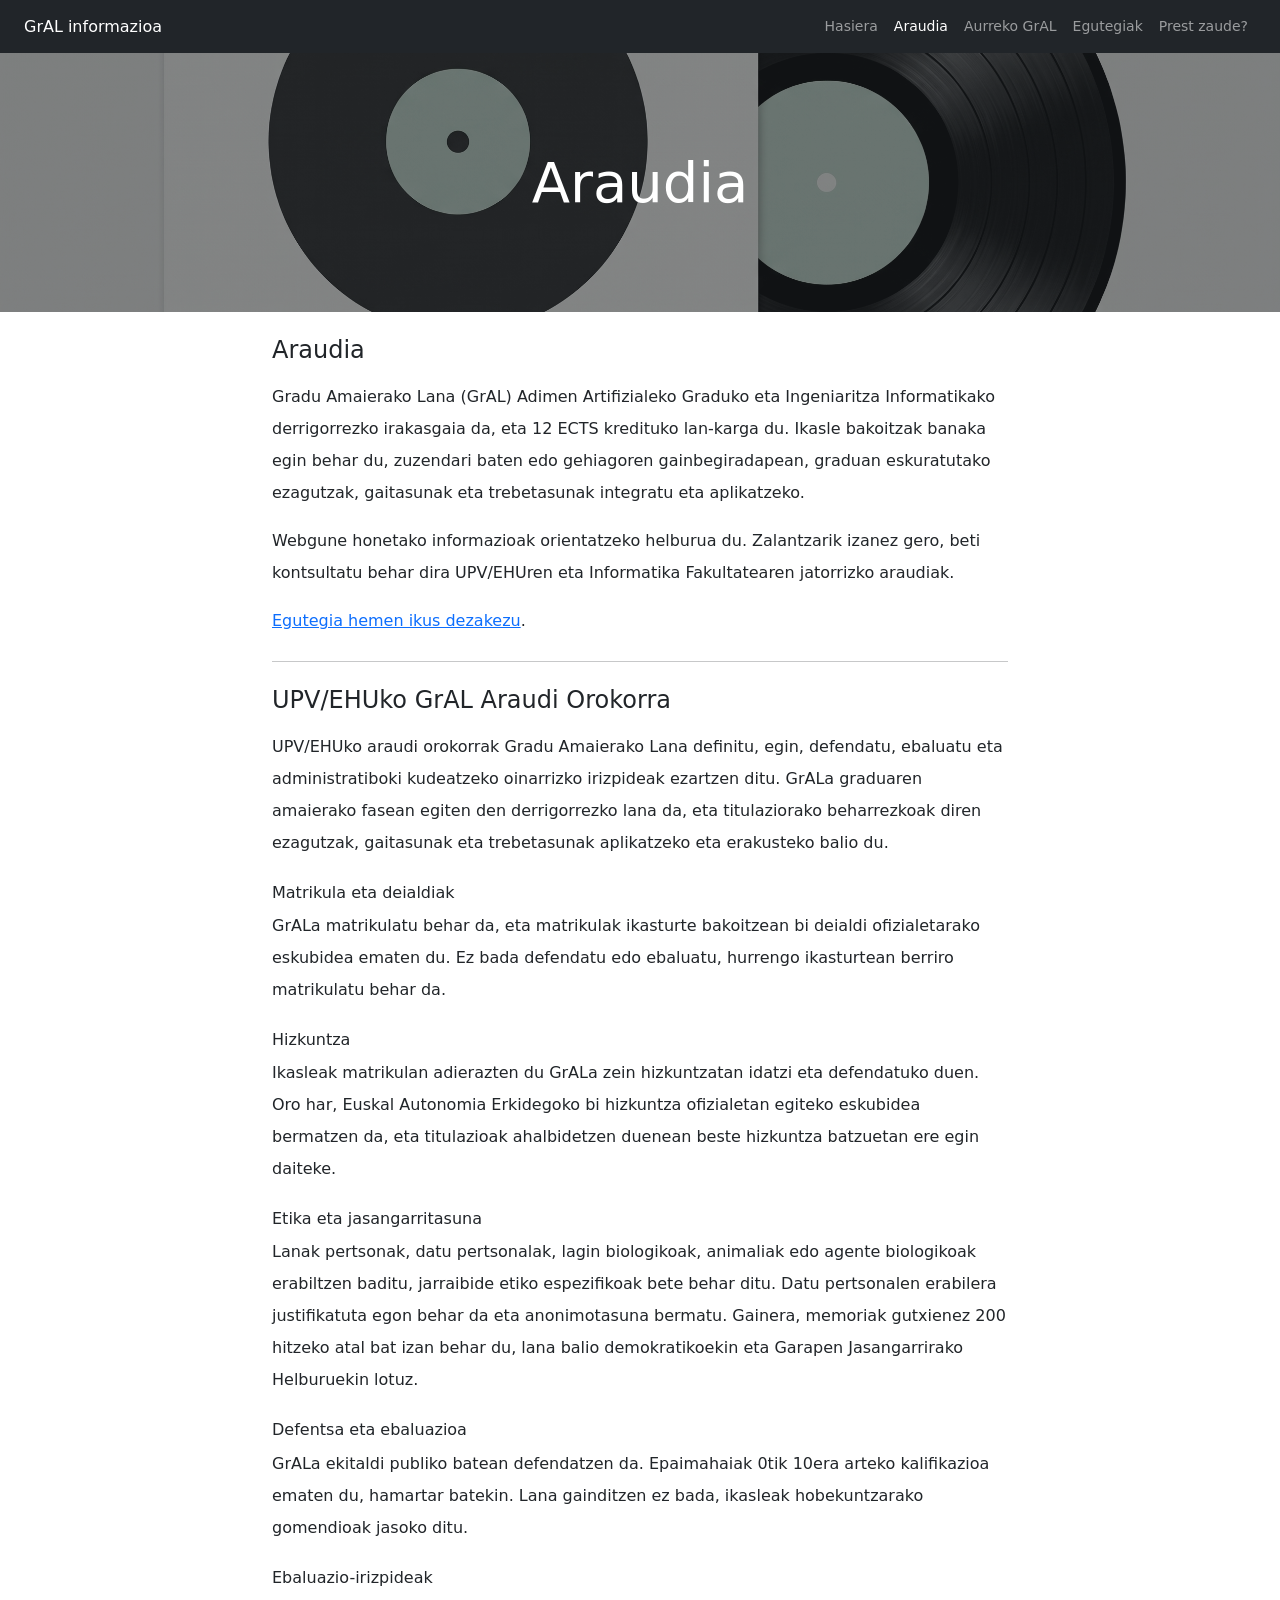
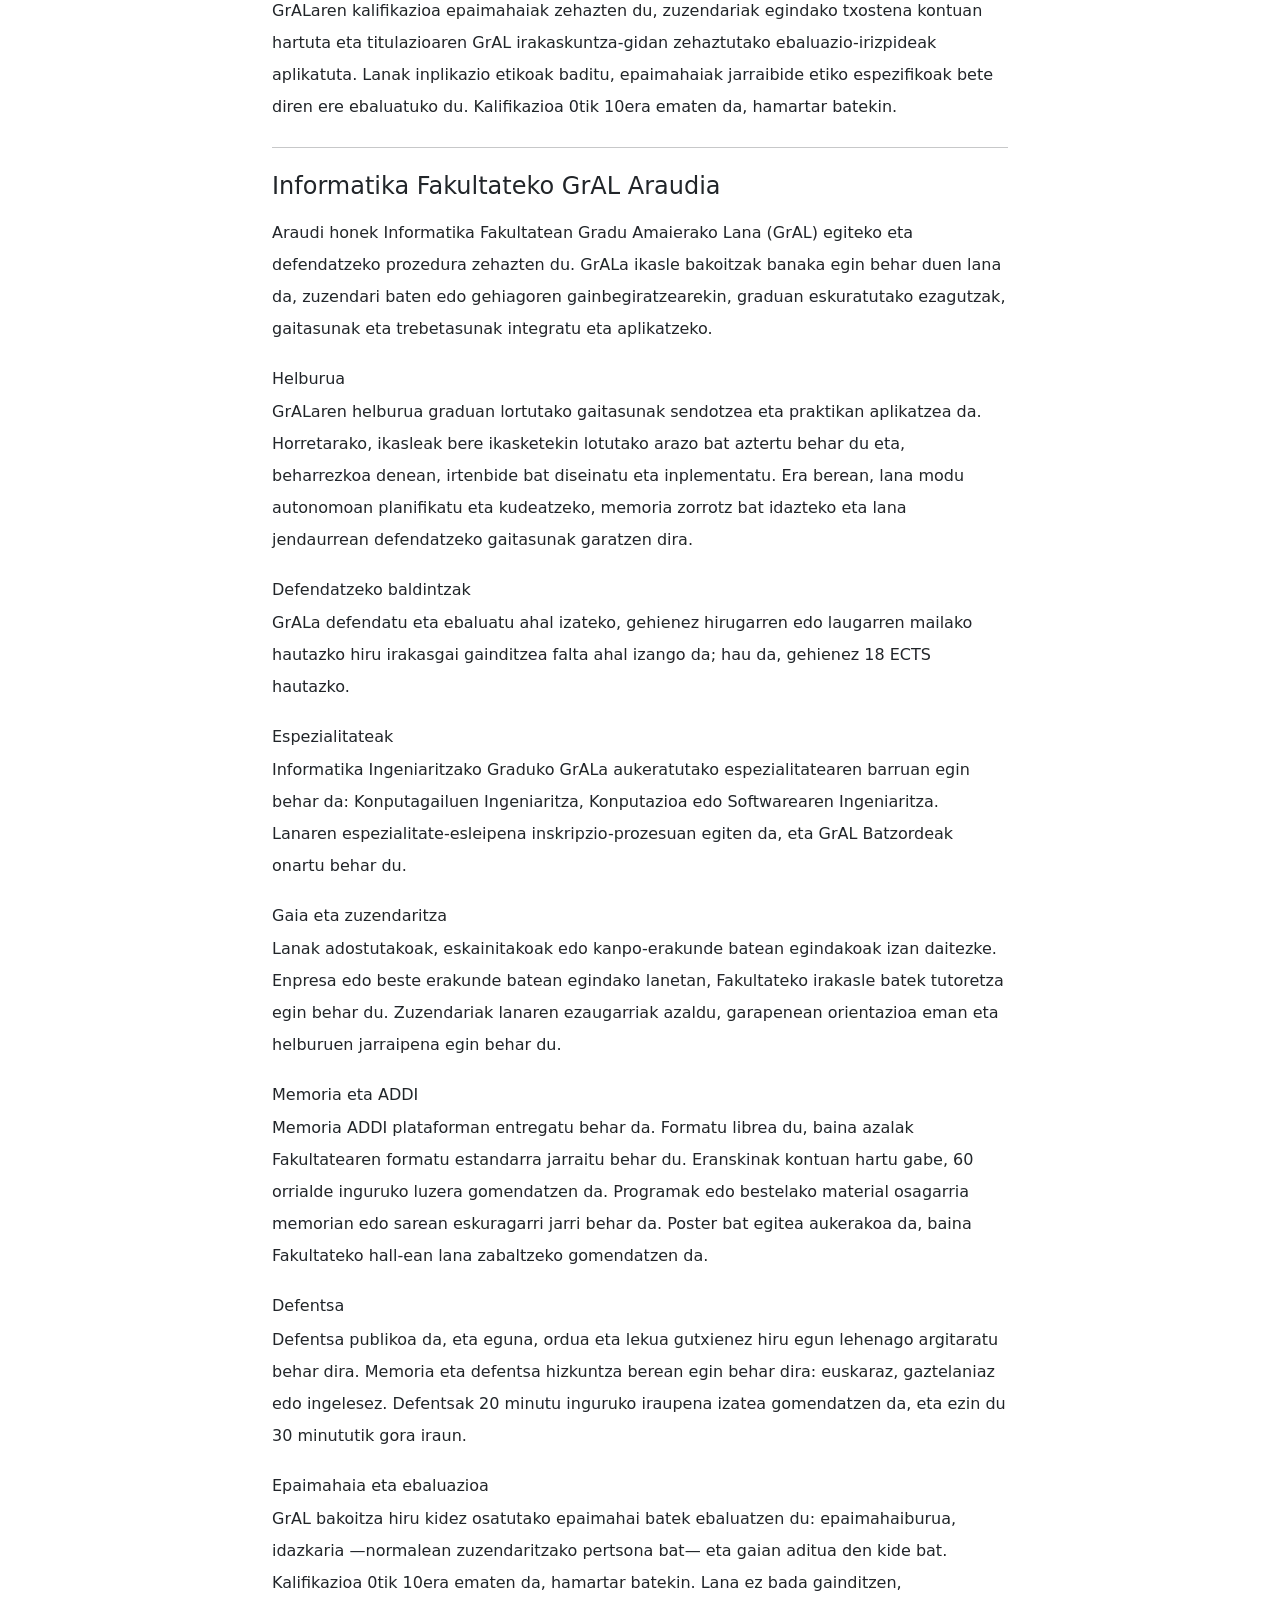
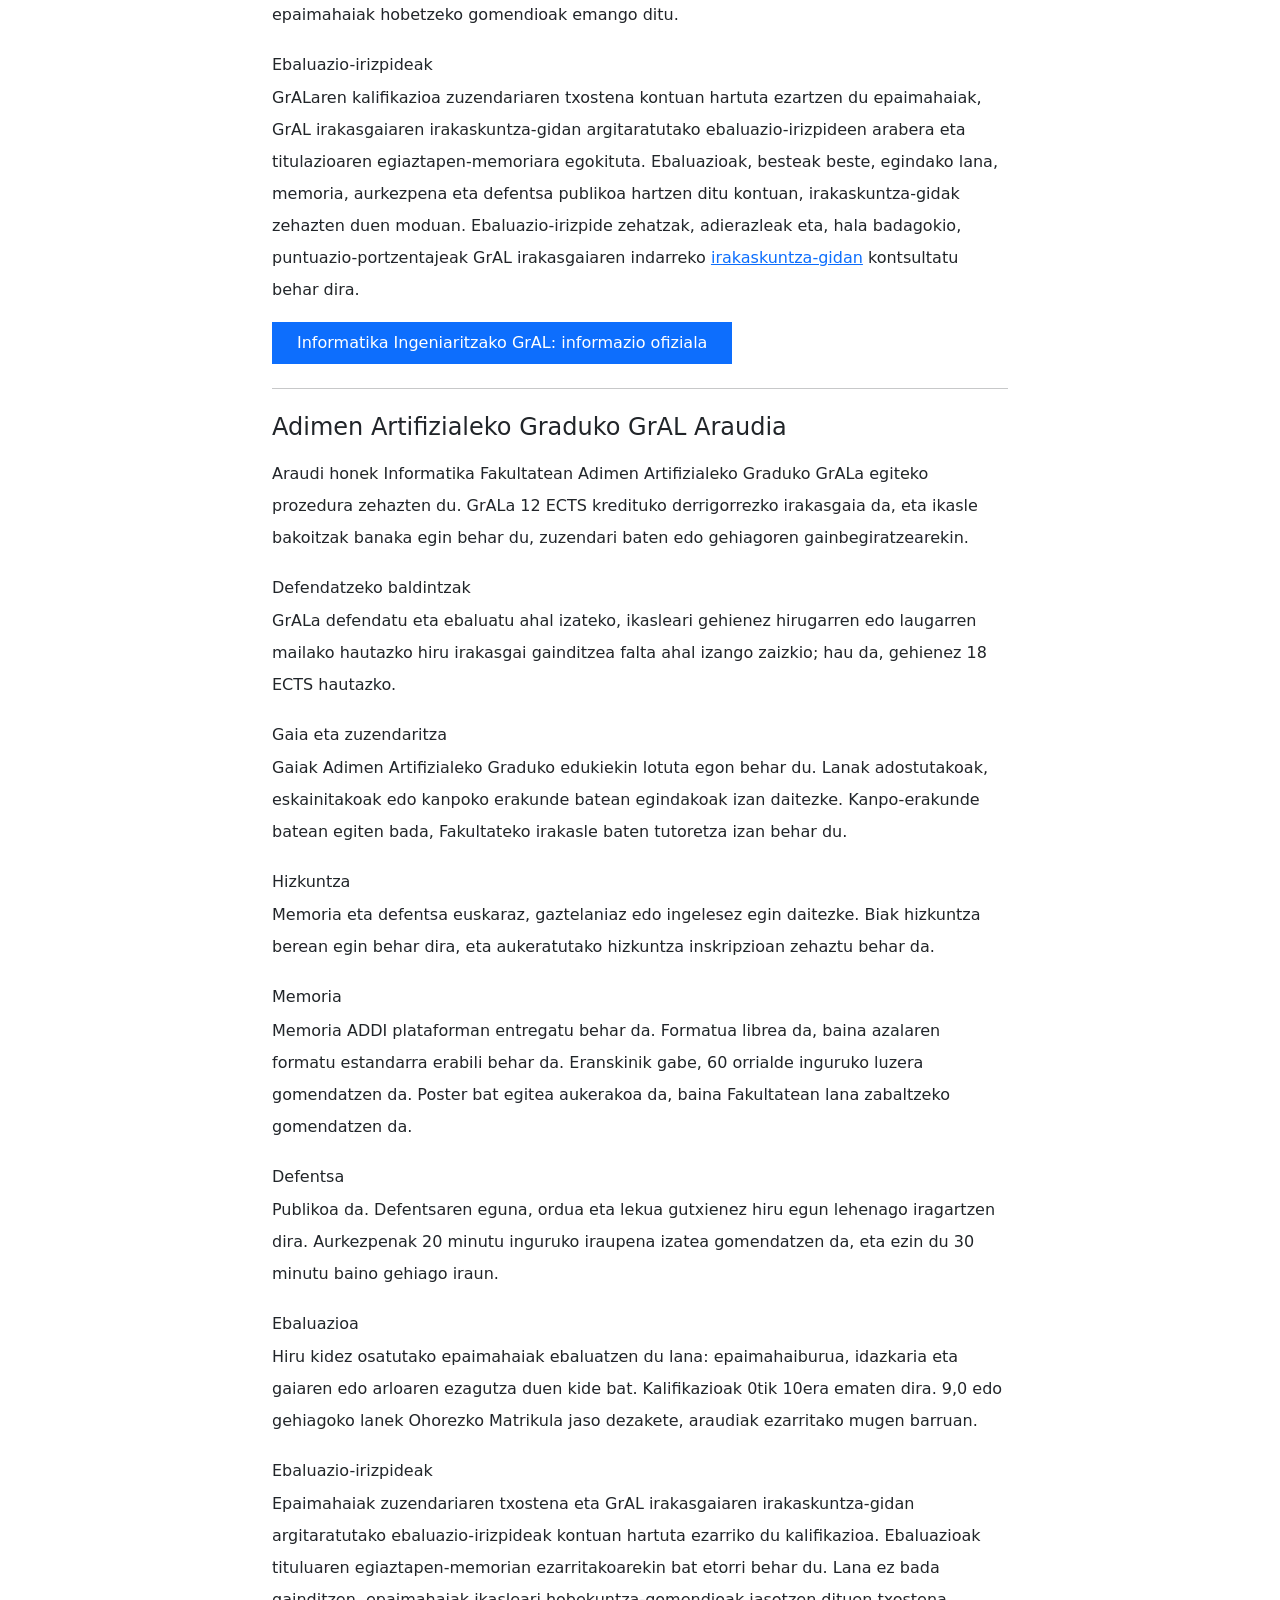
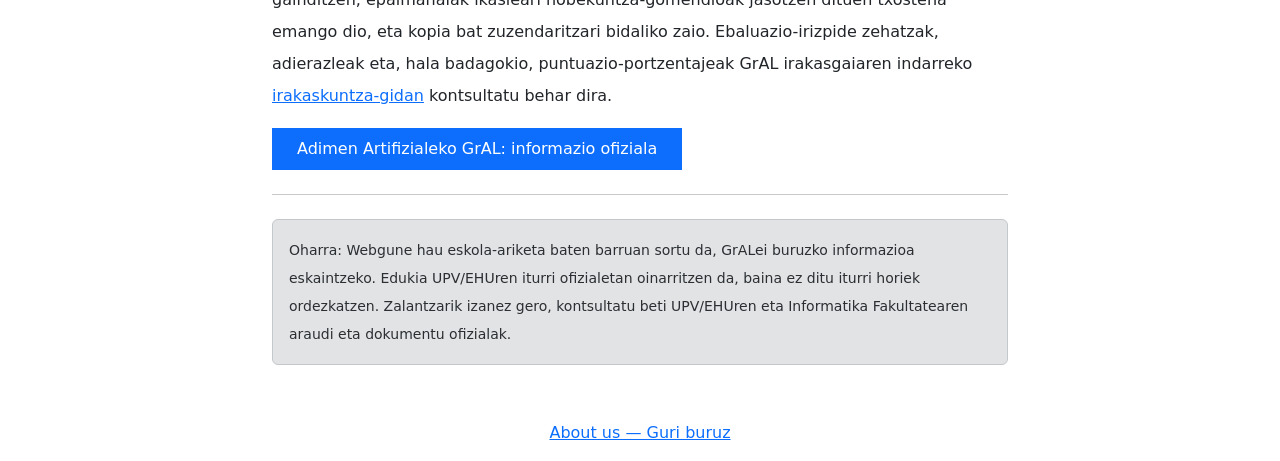
==== araudia.html @ adff2f9d "Usar exclusivamente Bootstrap en todas las paginas" ====
<!doctype html>
<html lang="eu"><head><meta charset="utf-8"><meta name="viewport" content="width=device-width, initial-scale=1"><title>Araudia · GrAL informazioa</title><link href="https://cdn.jsdelivr.net/npm/bootstrap@5.3.8/dist/css/bootstrap.min.css" rel="stylesheet"></head><body class="bg-white text-body">
<header><nav class="navbar navbar-expand-md bg-dark" data-bs-theme="dark" aria-label="Nabigazio nagusia"><div class="container-fluid px-3 px-lg-4"><a class="navbar-brand fs-6" href="index.html">GrAL informazioa</a><button class="navbar-toggler" type="button" data-bs-toggle="collapse" data-bs-target="#menuNagusia" aria-controls="menuNagusia" aria-expanded="false" aria-label="Menua ireki edo itxi"><span class="navbar-toggler-icon"></span></button><div class="collapse navbar-collapse" id="menuNagusia"><ul class="navbar-nav ms-auto small"><li class="nav-item"><a class="nav-link" href="index.html">Hasiera</a></li><li class="nav-item"><a class="nav-link active" aria-current="page" href="araudia.html">Araudia</a></li><li class="nav-item"><a class="nav-link" href="memoriak.html">Aurreko GrAL</a></li><li class="nav-item"><a class="nav-link" href="egutegia.html">Egutegiak</a></li><li class="nav-item"><a class="nav-link" href="galdetegia.html">Prest zaude?</a></li></ul></div></div></nav>
<div class="position-relative overflow-hidden bg-dark text-white"><img src="argazki.jpeg" alt="" class="position-absolute top-0 start-0 w-100 h-100 object-fit-cover opacity-50"><div class="container position-relative text-center py-5"><h1 class="display-4 fw-light py-4 my-4">Araudia</h1></div></div></header>
<main class="container py-4 lh-lg"><div class="row justify-content-center"><div class="col-12 col-lg-10 col-xl-8">
<section aria-labelledby="sarrera"><h2 class="h4 mb-3" id="sarrera">Araudia</h2>
<p>Gradu Amaierako Lana (GrAL) Adimen Artifizialeko Graduko eta Ingeniaritza Informatikako derrigorrezko irakasgaia da, eta 12 ECTS kredituko lan-karga du. Ikasle bakoitzak banaka egin behar du, zuzendari baten edo gehiagoren gainbegiradapean, graduan eskuratutako ezagutzak, gaitasunak eta trebetasunak integratu eta aplikatzeko.</p>
<p>Webgune honetako informazioak orientatzeko helburua du. Zalantzarik izanez gero, beti kontsultatu behar dira UPV/EHUren eta Informatika Fakultatearen jatorrizko araudiak.</p><p><a href="egutegia.html">Egutegia hemen ikus dezakezu</a>.</p></section><hr class="my-4">
<section aria-labelledby="orokorra"><h2 class="h4 mb-3" id="orokorra">UPV/EHUko GrAL Araudi Orokorra</h2>
<p>UPV/EHUko araudi orokorrak Gradu Amaierako Lana definitu, egin, defendatu, ebaluatu eta administratiboki kudeatzeko oinarrizko irizpideak ezartzen ditu. GrALa graduaren amaierako fasean egiten den derrigorrezko lana da, eta titulaziorako beharrezkoak diren ezagutzak, gaitasunak eta trebetasunak aplikatzeko eta erakusteko balio du.</p>
<h3 class="h6 mt-4">Matrikula eta deialdiak</h3><p>GrALa matrikulatu behar da, eta matrikulak ikasturte bakoitzean bi deialdi ofizialetarako eskubidea ematen du. Ez bada defendatu edo ebaluatu, hurrengo ikasturtean berriro matrikulatu behar da.</p>
<h3 class="h6 mt-4">Hizkuntza</h3><p>Ikasleak matrikulan adierazten du GrALa zein hizkuntzatan idatzi eta defendatuko duen. Oro har, Euskal Autonomia Erkidegoko bi hizkuntza ofizialetan egiteko eskubidea bermatzen da, eta titulazioak ahalbidetzen duenean beste hizkuntza batzuetan ere egin daiteke.</p>
<h3 class="h6 mt-4">Etika eta jasangarritasuna</h3><p>Lanak pertsonak, datu pertsonalak, lagin biologikoak, animaliak edo agente biologikoak erabiltzen baditu, jarraibide etiko espezifikoak bete behar ditu. Datu pertsonalen erabilera justifikatuta egon behar da eta anonimotasuna bermatu. Gainera, memoriak gutxienez 200 hitzeko atal bat izan behar du, lana balio demokratikoekin eta Garapen Jasangarrirako Helburuekin lotuz.</p>
<h3 class="h6 mt-4">Defentsa eta ebaluazioa</h3><p>GrALa ekitaldi publiko batean defendatzen da. Epaimahaiak 0tik 10era arteko kalifikazioa ematen du, hamartar batekin. Lana gainditzen ez bada, ikasleak hobekuntzarako gomendioak jasoko ditu.</p>
<h3 class="h6 mt-4">Ebaluazio-irizpideak</h3><p>GrALaren kalifikazioa epaimahaiak zehazten du, zuzendariak egindako txostena kontuan hartuta eta titulazioaren GrAL irakaskuntza-gidan zehaztutako ebaluazio-irizpideak aplikatuta. Lanak inplikazio etikoak baditu, epaimahaiak jarraibide etiko espezifikoak bete diren ere ebaluatuko du. Kalifikazioa 0tik 10era ematen da, hamartar batekin.</p></section><hr class="my-4">
<section aria-labelledby="informatika"><h2 class="h4 mb-3" id="informatika">Informatika Fakultateko GrAL Araudia</h2>
<p>Araudi honek Informatika Fakultatean Gradu Amaierako Lana (GrAL) egiteko eta defendatzeko prozedura zehazten du. GrALa ikasle bakoitzak banaka egin behar duen lana da, zuzendari baten edo gehiagoren gainbegiratzearekin, graduan eskuratutako ezagutzak, gaitasunak eta trebetasunak integratu eta aplikatzeko.</p>
<h3 class="h6 mt-4">Helburua</h3><p>GrALaren helburua graduan lortutako gaitasunak sendotzea eta praktikan aplikatzea da. Horretarako, ikasleak bere ikasketekin lotutako arazo bat aztertu behar du eta, beharrezkoa denean, irtenbide bat diseinatu eta inplementatu. Era berean, lana modu autonomoan planifikatu eta kudeatzeko, memoria zorrotz bat idazteko eta lana jendaurrean defendatzeko gaitasunak garatzen dira.</p>
<h3 class="h6 mt-4">Defendatzeko baldintzak</h3><p>GrALa defendatu eta ebaluatu ahal izateko, gehienez hirugarren edo laugarren mailako hautazko hiru irakasgai gainditzea falta ahal izango da; hau da, gehienez 18 ECTS hautazko.</p>
<h3 class="h6 mt-4">Espezialitateak</h3><p>Informatika Ingeniaritzako Graduko GrALa aukeratutako espezialitatearen barruan egin behar da: Konputagailuen Ingeniaritza, Konputazioa edo Softwarearen Ingeniaritza. Lanaren espezialitate-esleipena inskripzio-prozesuan egiten da, eta GrAL Batzordeak onartu behar du.</p>
<h3 class="h6 mt-4">Gaia eta zuzendaritza</h3><p>Lanak adostutakoak, eskainitakoak edo kanpo-erakunde batean egindakoak izan daitezke. Enpresa edo beste erakunde batean egindako lanetan, Fakultateko irakasle batek tutoretza egin behar du. Zuzendariak lanaren ezaugarriak azaldu, garapenean orientazioa eman eta helburuen jarraipena egin behar du.</p>
<h3 class="h6 mt-4">Memoria eta ADDI</h3><p>Memoria ADDI plataforman entregatu behar da. Formatu librea du, baina azalak Fakultatearen formatu estandarra jarraitu behar du. Eranskinak kontuan hartu gabe, 60 orrialde inguruko luzera gomendatzen da. Programak edo bestelako material osagarria memorian edo sarean eskuragarri jarri behar da. Poster bat egitea aukerakoa da, baina Fakultateko hall-ean lana zabaltzeko gomendatzen da.</p>
<h3 class="h6 mt-4">Defentsa</h3><p>Defentsa publikoa da, eta eguna, ordua eta lekua gutxienez hiru egun lehenago argitaratu behar dira. Memoria eta defentsa hizkuntza berean egin behar dira: euskaraz, gaztelaniaz edo ingelesez. Defentsak 20 minutu inguruko iraupena izatea gomendatzen da, eta ezin du 30 minututik gora iraun.</p>
<h3 class="h6 mt-4">Epaimahaia eta ebaluazioa</h3><p>GrAL bakoitza hiru kidez osatutako epaimahai batek ebaluatzen du: epaimahaiburua, idazkaria —normalean zuzendaritzako pertsona bat— eta gaian aditua den kide bat. Kalifikazioa 0tik 10era ematen da, hamartar batekin. Lana ez bada gainditzen, epaimahaiak hobetzeko gomendioak emango ditu.</p>
<h3 class="h6 mt-4">Ebaluazio-irizpideak</h3><p>GrALaren kalifikazioa zuzendariaren txostena kontuan hartuta ezartzen du epaimahaiak, GrAL irakasgaiaren irakaskuntza-gidan argitaratutako ebaluazio-irizpideen arabera eta titulazioaren egiaztapen-memoriara egokituta. Ebaluazioak, besteak beste, egindako lana, memoria, aurkezpena eta defentsa publikoa hartzen ditu kontuan, irakaskuntza-gidak zehazten duen moduan. Ebaluazio-irizpide zehatzak, adierazleak eta, hala badagokio, puntuazio-portzentajeak GrAL irakasgaiaren indarreko <a href="https://www.ehu.eus/eu/web/informatika-fakultatea/ikas/ikasketak/gradu-amaierako-proiektua">irakaskuntza-gidan</a> kontsultatu behar dira.</p>
<a class="btn btn-primary rounded-0 px-4 py-2" href="https://www.ehu.eus/eu/web/informatika-fakultatea/ikas/ikasketak/gradu-amaierako-proiektua">Informatika Ingeniaritzako GrAL: informazio ofiziala</a></section><hr class="my-4">
<section aria-labelledby="adimen-artifiziala"><h2 class="h4 mb-3" id="adimen-artifiziala">Adimen Artifizialeko Graduko GrAL Araudia</h2>
<p>Araudi honek Informatika Fakultatean Adimen Artifizialeko Graduko GrALa egiteko prozedura zehazten du. GrALa 12 ECTS kredituko derrigorrezko irakasgaia da, eta ikasle bakoitzak banaka egin behar du, zuzendari baten edo gehiagoren gainbegiratzearekin.</p>
<h3 class="h6 mt-4">Defendatzeko baldintzak</h3><p>GrALa defendatu eta ebaluatu ahal izateko, ikasleari gehienez hirugarren edo laugarren mailako hautazko hiru irakasgai gainditzea falta ahal izango zaizkio; hau da, gehienez 18 ECTS hautazko.</p>
<h3 class="h6 mt-4">Gaia eta zuzendaritza</h3><p>Gaiak Adimen Artifizialeko Graduko edukiekin lotuta egon behar du. Lanak adostutakoak, eskainitakoak edo kanpoko erakunde batean egindakoak izan daitezke. Kanpo-erakunde batean egiten bada, Fakultateko irakasle baten tutoretza izan behar du.</p>
<h3 class="h6 mt-4">Hizkuntza</h3><p>Memoria eta defentsa euskaraz, gaztelaniaz edo ingelesez egin daitezke. Biak hizkuntza berean egin behar dira, eta aukeratutako hizkuntza inskripzioan zehaztu behar da.</p>
<h3 class="h6 mt-4">Memoria</h3><p>Memoria ADDI plataforman entregatu behar da. Formatua librea da, baina azalaren formatu estandarra erabili behar da. Eranskinik gabe, 60 orrialde inguruko luzera gomendatzen da. Poster bat egitea aukerakoa da, baina Fakultatean lana zabaltzeko gomendatzen da.</p>
<h3 class="h6 mt-4">Defentsa</h3><p>Publikoa da. Defentsaren eguna, ordua eta lekua gutxienez hiru egun lehenago iragartzen dira. Aurkezpenak 20 minutu inguruko iraupena izatea gomendatzen da, eta ezin du 30 minutu baino gehiago iraun.</p>
<h3 class="h6 mt-4">Ebaluazioa</h3><p>Hiru kidez osatutako epaimahaiak ebaluatzen du lana: epaimahaiburua, idazkaria eta gaiaren edo arloaren ezagutza duen kide bat. Kalifikazioak 0tik 10era ematen dira. 9,0 edo gehiagoko lanek Ohorezko Matrikula jaso dezakete, araudiak ezarritako mugen barruan.</p>
<h3 class="h6 mt-4">Ebaluazio-irizpideak</h3><p>Epaimahaiak zuzendariaren txostena eta GrAL irakasgaiaren irakaskuntza-gidan argitaratutako ebaluazio-irizpideak kontuan hartuta ezarriko du kalifikazioa. Ebaluazioak tituluaren egiaztapen-memorian ezarritakoarekin bat etorri behar du. Lana ez bada gainditzen, epaimahaiak ikasleari hobekuntza-gomendioak jasotzen dituen txostena emango dio, eta kopia bat zuzendaritzari bidaliko zaio. Ebaluazio-irizpide zehatzak, adierazleak eta, hala badagokio, puntuazio-portzentajeak GrAL irakasgaiaren indarreko <a href="https://www.ehu.eus/eu/web/informatika-fakultatea/aa-gradu-amaierako-lana">irakaskuntza-gidan</a> kontsultatu behar dira.</p>
<a class="btn btn-primary rounded-0 px-4 py-2" href="https://www.ehu.eus/eu/web/informatika-fakultatea/aa-gradu-amaierako-lana">Adimen Artifizialeko GrAL: informazio ofiziala</a></section><hr class="my-4">
<aside aria-label="Oharra" class="alert alert-secondary small"><p class="mb-0">Oharra: Webgune hau eskola-ariketa baten barruan sortu da, GrALei buruzko informazioa eskaintzeko. Edukia UPV/EHUren iturri ofizialetan oinarritzen da, baina ez ditu iturri horiek ordezkatzen. Zalantzarik izanez gero, kontsultatu beti UPV/EHUren eta Informatika Fakultatearen araudi eta dokumentu ofizialak.</p></aside>
</div></div></main><footer class="container py-3 text-center"><a href="index.html#about">About us — Guri buruz</a></footer><script src="https://cdn.jsdelivr.net/npm/bootstrap@5.3.8/dist/js/bootstrap.bundle.min.js"></script></body></html>
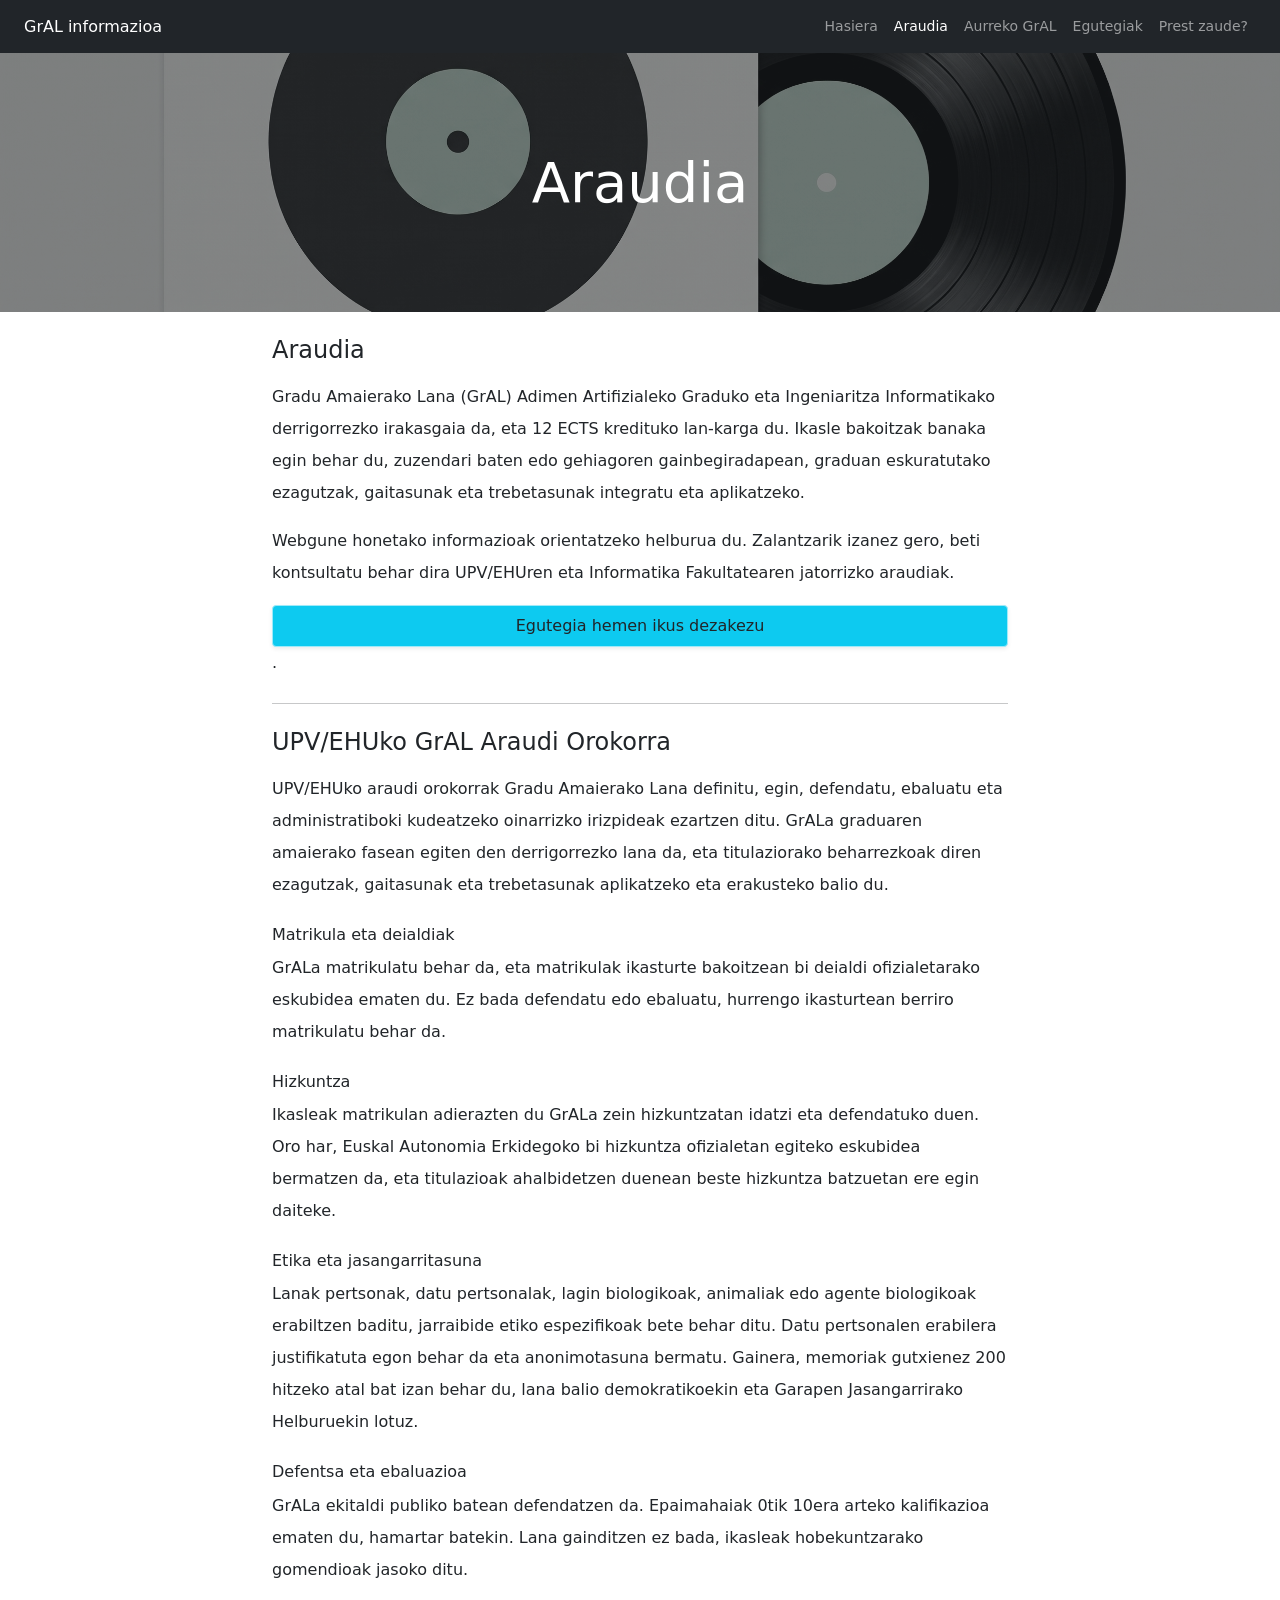
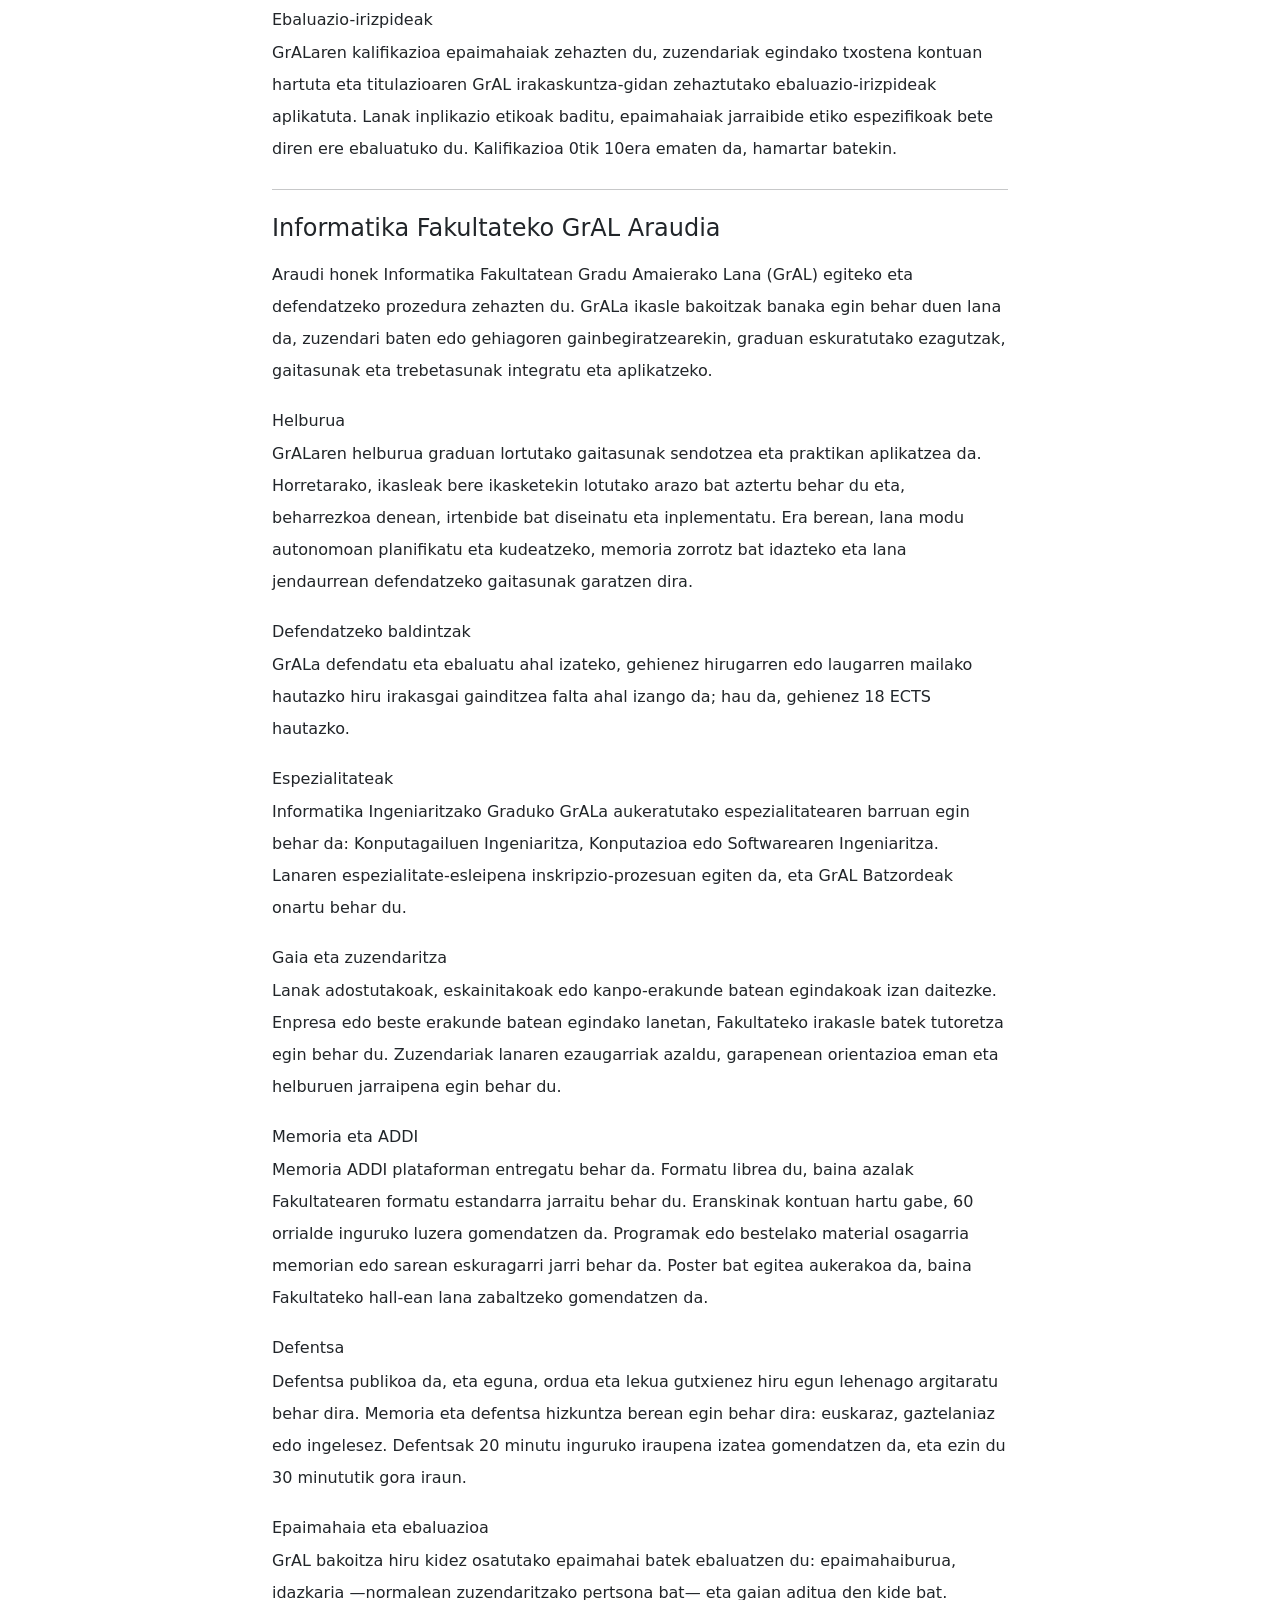
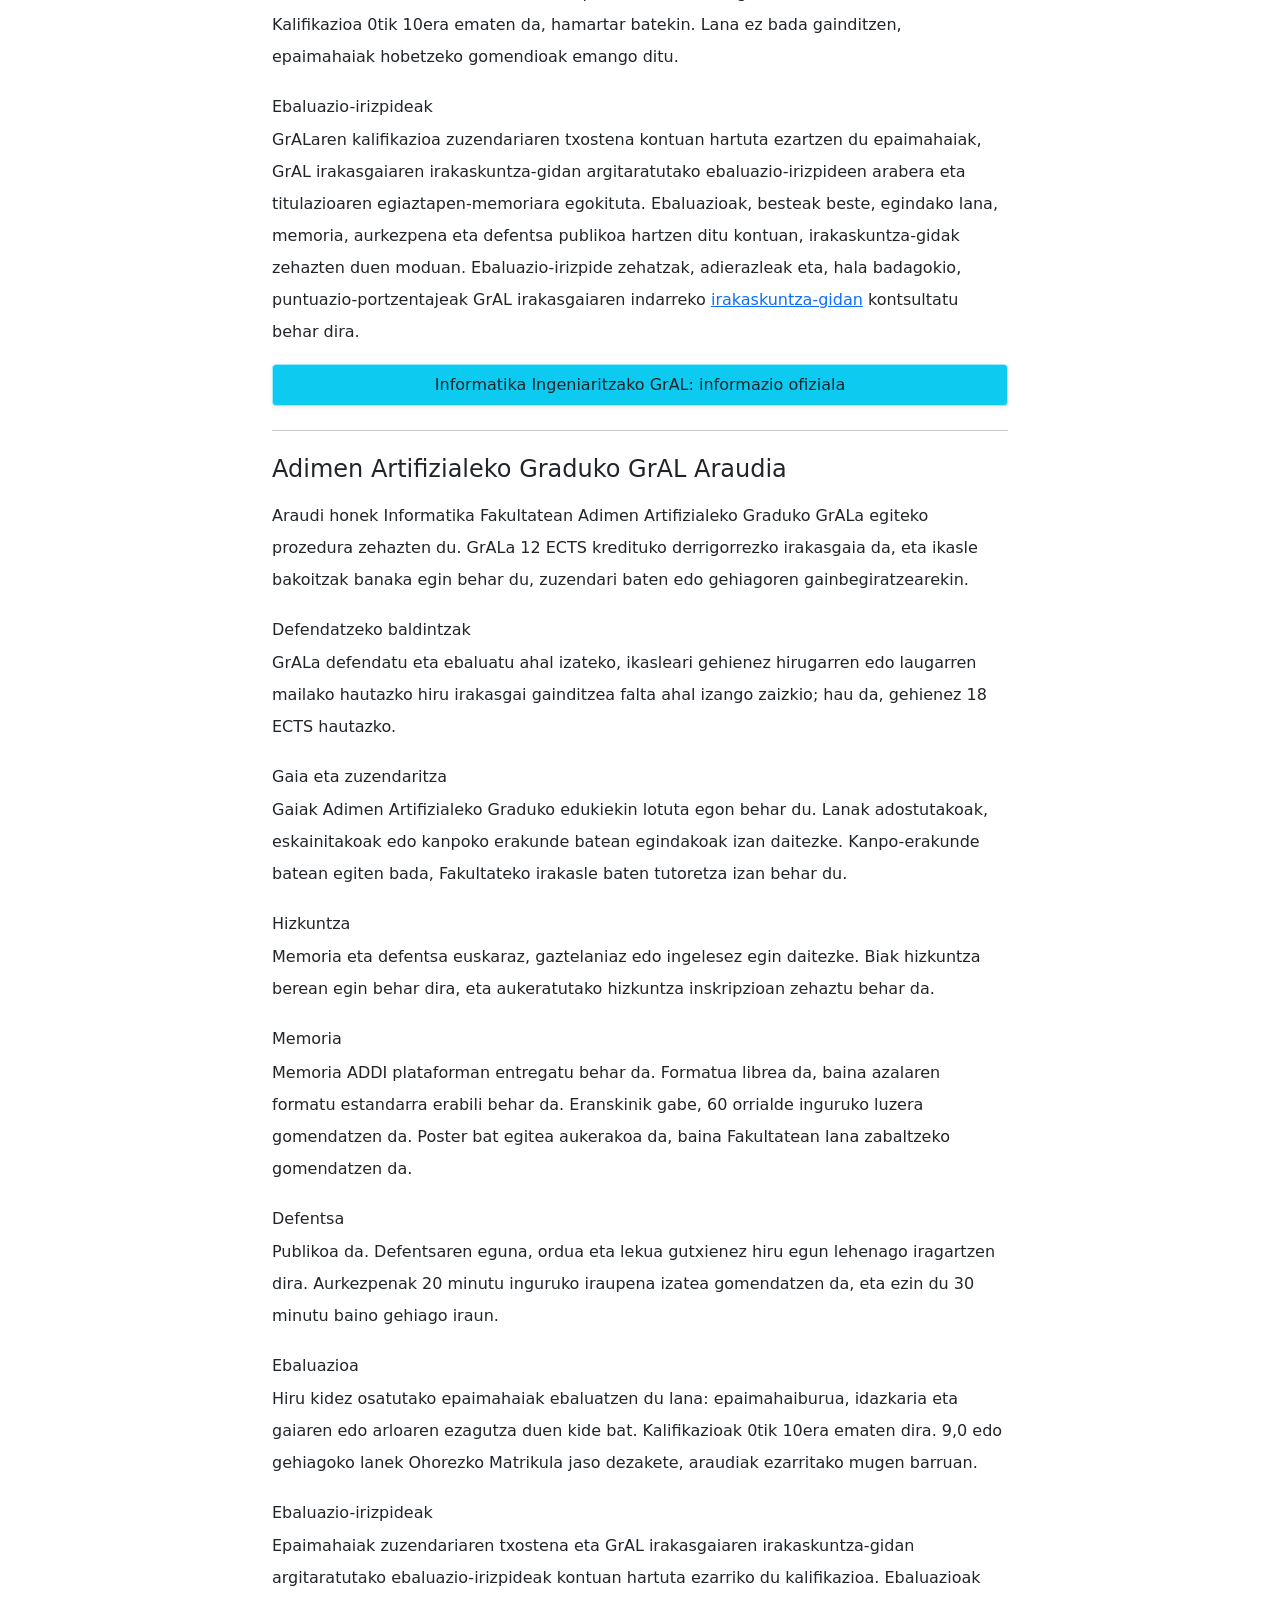
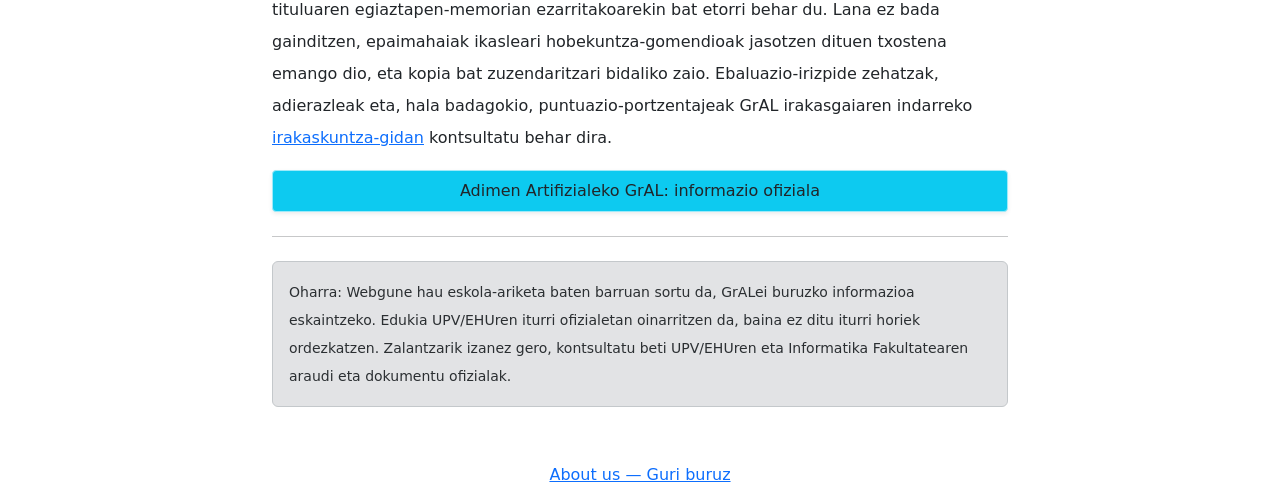
==== commit 318c06a2: "Aurreko GrAL orria diseinatu eta araudiko botoiak hobetu" ====
--- a/araudia.html
+++ b/araudia.html
@@ -5,7 +5,7 @@
 <main class="container py-4 lh-lg"><div class="row justify-content-center"><div class="col-12 col-lg-10 col-xl-8">
 <section aria-labelledby="sarrera"><h2 class="h4 mb-3" id="sarrera">Araudia</h2>
 <p>Gradu Amaierako Lana (GrAL) Adimen Artifizialeko Graduko eta Ingeniaritza Informatikako derrigorrezko irakasgaia da, eta 12 ECTS kredituko lan-karga du. Ikasle bakoitzak banaka egin behar du, zuzendari baten edo gehiagoren gainbegiradapean, graduan eskuratutako ezagutzak, gaitasunak eta trebetasunak integratu eta aplikatzeko.</p>
-<p>Webgune honetako informazioak orientatzeko helburua du. Zalantzarik izanez gero, beti kontsultatu behar dira UPV/EHUren eta Informatika Fakultatearen jatorrizko araudiak.</p><p><a href="egutegia.html">Egutegia hemen ikus dezakezu</a>.</p></section><hr class="my-4">
+<p>Webgune honetako informazioak orientatzeko helburua du. Zalantzarik izanez gero, beti kontsultatu behar dira UPV/EHUren eta Informatika Fakultatearen jatorrizko araudiak.</p><p><a class="btn btn-info text-dark border-info-subtle rounded-1 shadow-sm py-2 px-4 w-100" href="egutegia.html">Egutegia hemen ikus dezakezu</a>.</p></section><hr class="my-4">
 <section aria-labelledby="orokorra"><h2 class="h4 mb-3" id="orokorra">UPV/EHUko GrAL Araudi Orokorra</h2>
 <p>UPV/EHUko araudi orokorrak Gradu Amaierako Lana definitu, egin, defendatu, ebaluatu eta administratiboki kudeatzeko oinarrizko irizpideak ezartzen ditu. GrALa graduaren amaierako fasean egiten den derrigorrezko lana da, eta titulaziorako beharrezkoak diren ezagutzak, gaitasunak eta trebetasunak aplikatzeko eta erakusteko balio du.</p>
 <h3 class="h6 mt-4">Matrikula eta deialdiak</h3><p>GrALa matrikulatu behar da, eta matrikulak ikasturte bakoitzean bi deialdi ofizialetarako eskubidea ematen du. Ez bada defendatu edo ebaluatu, hurrengo ikasturtean berriro matrikulatu behar da.</p>
@@ -23,7 +23,7 @@
 <h3 class="h6 mt-4">Defentsa</h3><p>Defentsa publikoa da, eta eguna, ordua eta lekua gutxienez hiru egun lehenago argitaratu behar dira. Memoria eta defentsa hizkuntza berean egin behar dira: euskaraz, gaztelaniaz edo ingelesez. Defentsak 20 minutu inguruko iraupena izatea gomendatzen da, eta ezin du 30 minututik gora iraun.</p>
 <h3 class="h6 mt-4">Epaimahaia eta ebaluazioa</h3><p>GrAL bakoitza hiru kidez osatutako epaimahai batek ebaluatzen du: epaimahaiburua, idazkaria —normalean zuzendaritzako pertsona bat— eta gaian aditua den kide bat. Kalifikazioa 0tik 10era ematen da, hamartar batekin. Lana ez bada gainditzen, epaimahaiak hobetzeko gomendioak emango ditu.</p>
 <h3 class="h6 mt-4">Ebaluazio-irizpideak</h3><p>GrALaren kalifikazioa zuzendariaren txostena kontuan hartuta ezartzen du epaimahaiak, GrAL irakasgaiaren irakaskuntza-gidan argitaratutako ebaluazio-irizpideen arabera eta titulazioaren egiaztapen-memoriara egokituta. Ebaluazioak, besteak beste, egindako lana, memoria, aurkezpena eta defentsa publikoa hartzen ditu kontuan, irakaskuntza-gidak zehazten duen moduan. Ebaluazio-irizpide zehatzak, adierazleak eta, hala badagokio, puntuazio-portzentajeak GrAL irakasgaiaren indarreko <a href="https://www.ehu.eus/eu/web/informatika-fakultatea/ikas/ikasketak/gradu-amaierako-proiektua">irakaskuntza-gidan</a> kontsultatu behar dira.</p>
-<a class="btn btn-primary rounded-0 px-4 py-2" href="https://www.ehu.eus/eu/web/informatika-fakultatea/ikas/ikasketak/gradu-amaierako-proiektua">Informatika Ingeniaritzako GrAL: informazio ofiziala</a></section><hr class="my-4">
+<a class="btn btn-info text-dark border-info-subtle rounded-1 shadow-sm py-2 px-4 w-100" href="https://www.ehu.eus/eu/web/informatika-fakultatea/ikas/ikasketak/gradu-amaierako-proiektua">Informatika Ingeniaritzako GrAL: informazio ofiziala</a></section><hr class="my-4">
 <section aria-labelledby="adimen-artifiziala"><h2 class="h4 mb-3" id="adimen-artifiziala">Adimen Artifizialeko Graduko GrAL Araudia</h2>
 <p>Araudi honek Informatika Fakultatean Adimen Artifizialeko Graduko GrALa egiteko prozedura zehazten du. GrALa 12 ECTS kredituko derrigorrezko irakasgaia da, eta ikasle bakoitzak banaka egin behar du, zuzendari baten edo gehiagoren gainbegiratzearekin.</p>
 <h3 class="h6 mt-4">Defendatzeko baldintzak</h3><p>GrALa defendatu eta ebaluatu ahal izateko, ikasleari gehienez hirugarren edo laugarren mailako hautazko hiru irakasgai gainditzea falta ahal izango zaizkio; hau da, gehienez 18 ECTS hautazko.</p>
@@ -33,6 +33,6 @@
 <h3 class="h6 mt-4">Defentsa</h3><p>Publikoa da. Defentsaren eguna, ordua eta lekua gutxienez hiru egun lehenago iragartzen dira. Aurkezpenak 20 minutu inguruko iraupena izatea gomendatzen da, eta ezin du 30 minutu baino gehiago iraun.</p>
 <h3 class="h6 mt-4">Ebaluazioa</h3><p>Hiru kidez osatutako epaimahaiak ebaluatzen du lana: epaimahaiburua, idazkaria eta gaiaren edo arloaren ezagutza duen kide bat. Kalifikazioak 0tik 10era ematen dira. 9,0 edo gehiagoko lanek Ohorezko Matrikula jaso dezakete, araudiak ezarritako mugen barruan.</p>
 <h3 class="h6 mt-4">Ebaluazio-irizpideak</h3><p>Epaimahaiak zuzendariaren txostena eta GrAL irakasgaiaren irakaskuntza-gidan argitaratutako ebaluazio-irizpideak kontuan hartuta ezarriko du kalifikazioa. Ebaluazioak tituluaren egiaztapen-memorian ezarritakoarekin bat etorri behar du. Lana ez bada gainditzen, epaimahaiak ikasleari hobekuntza-gomendioak jasotzen dituen txostena emango dio, eta kopia bat zuzendaritzari bidaliko zaio. Ebaluazio-irizpide zehatzak, adierazleak eta, hala badagokio, puntuazio-portzentajeak GrAL irakasgaiaren indarreko <a href="https://www.ehu.eus/eu/web/informatika-fakultatea/aa-gradu-amaierako-lana">irakaskuntza-gidan</a> kontsultatu behar dira.</p>
-<a class="btn btn-primary rounded-0 px-4 py-2" href="https://www.ehu.eus/eu/web/informatika-fakultatea/aa-gradu-amaierako-lana">Adimen Artifizialeko GrAL: informazio ofiziala</a></section><hr class="my-4">
+<a class="btn btn-info text-dark border-info-subtle rounded-1 shadow-sm py-2 px-4 w-100" href="https://www.ehu.eus/eu/web/informatika-fakultatea/aa-gradu-amaierako-lana">Adimen Artifizialeko GrAL: informazio ofiziala</a></section><hr class="my-4">
 <aside aria-label="Oharra" class="alert alert-secondary small"><p class="mb-0">Oharra: Webgune hau eskola-ariketa baten barruan sortu da, GrALei buruzko informazioa eskaintzeko. Edukia UPV/EHUren iturri ofizialetan oinarritzen da, baina ez ditu iturri horiek ordezkatzen. Zalantzarik izanez gero, kontsultatu beti UPV/EHUren eta Informatika Fakultatearen araudi eta dokumentu ofizialak.</p></aside>
 </div></div></main><footer class="container py-3 text-center"><a href="index.html#about">About us — Guri buruz</a></footer><script src="https://cdn.jsdelivr.net/npm/bootstrap@5.3.8/dist/js/bootstrap.bundle.min.js"></script></body></html>
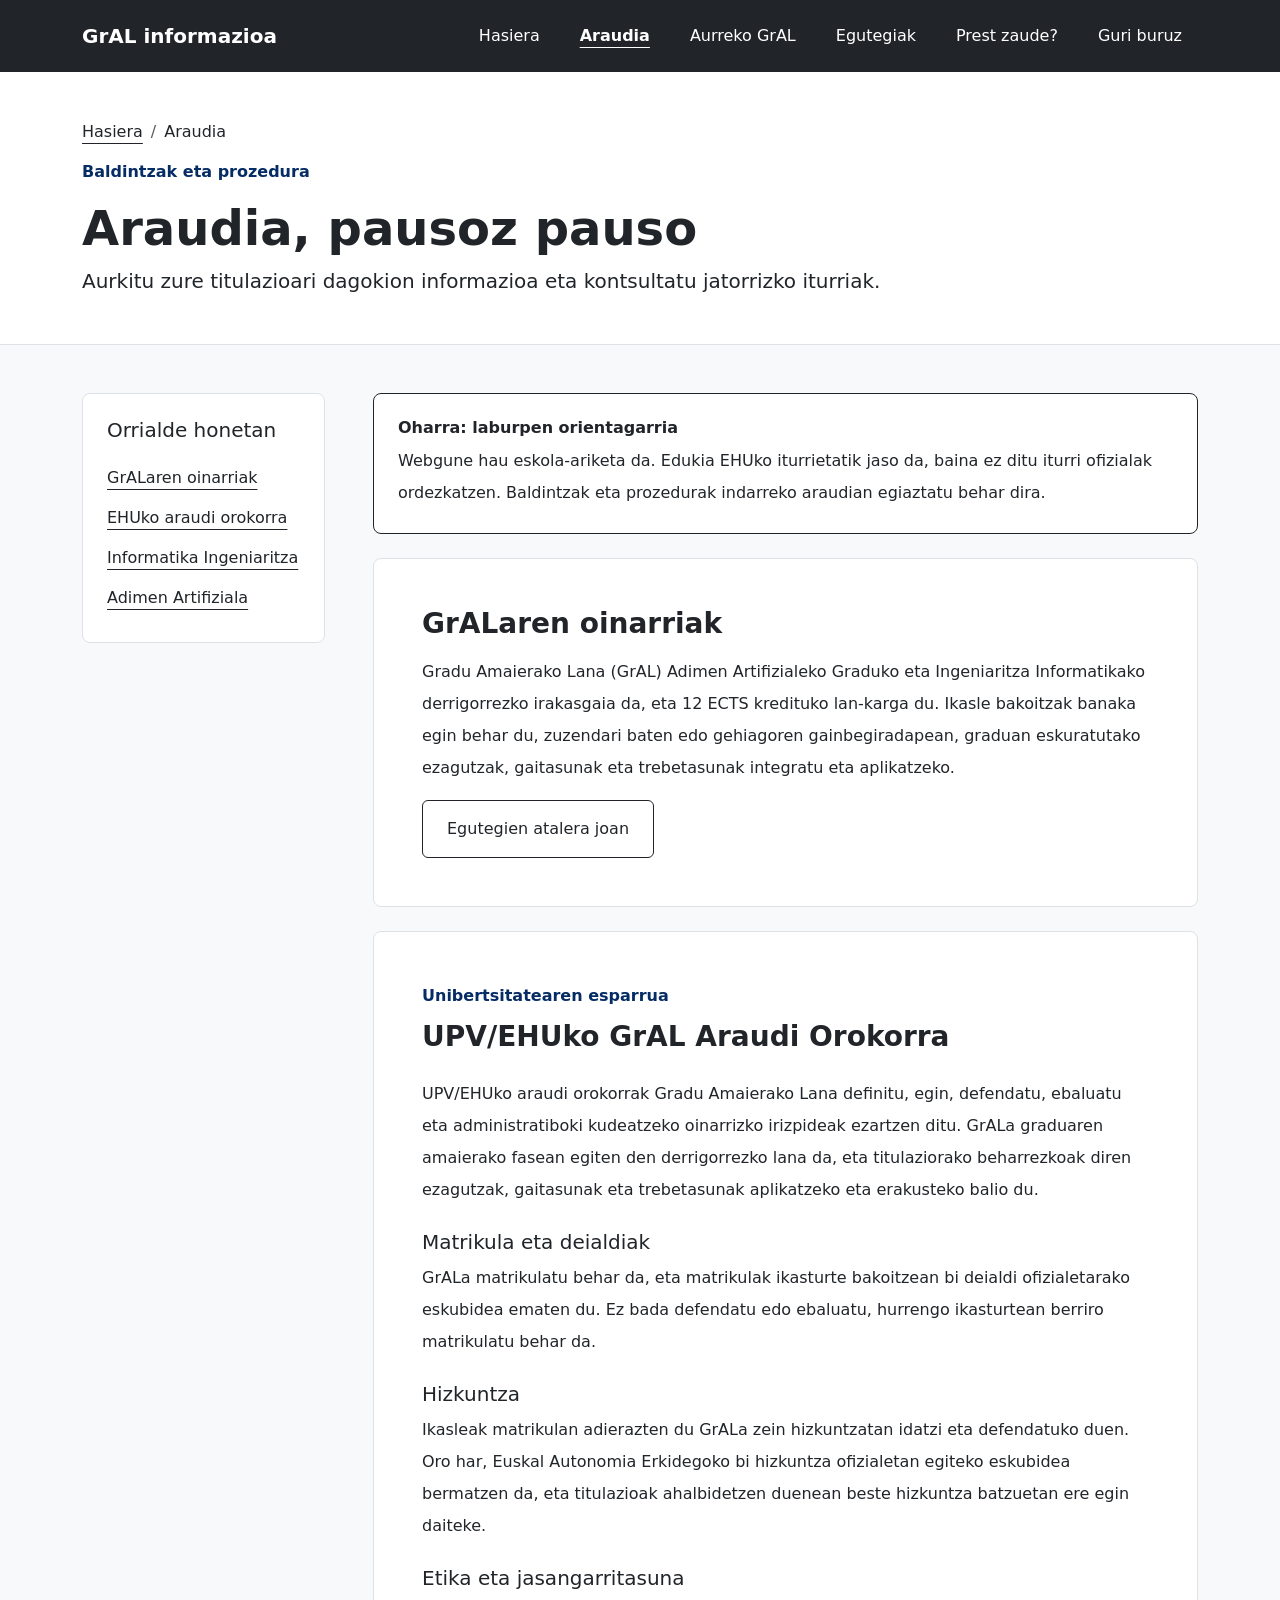
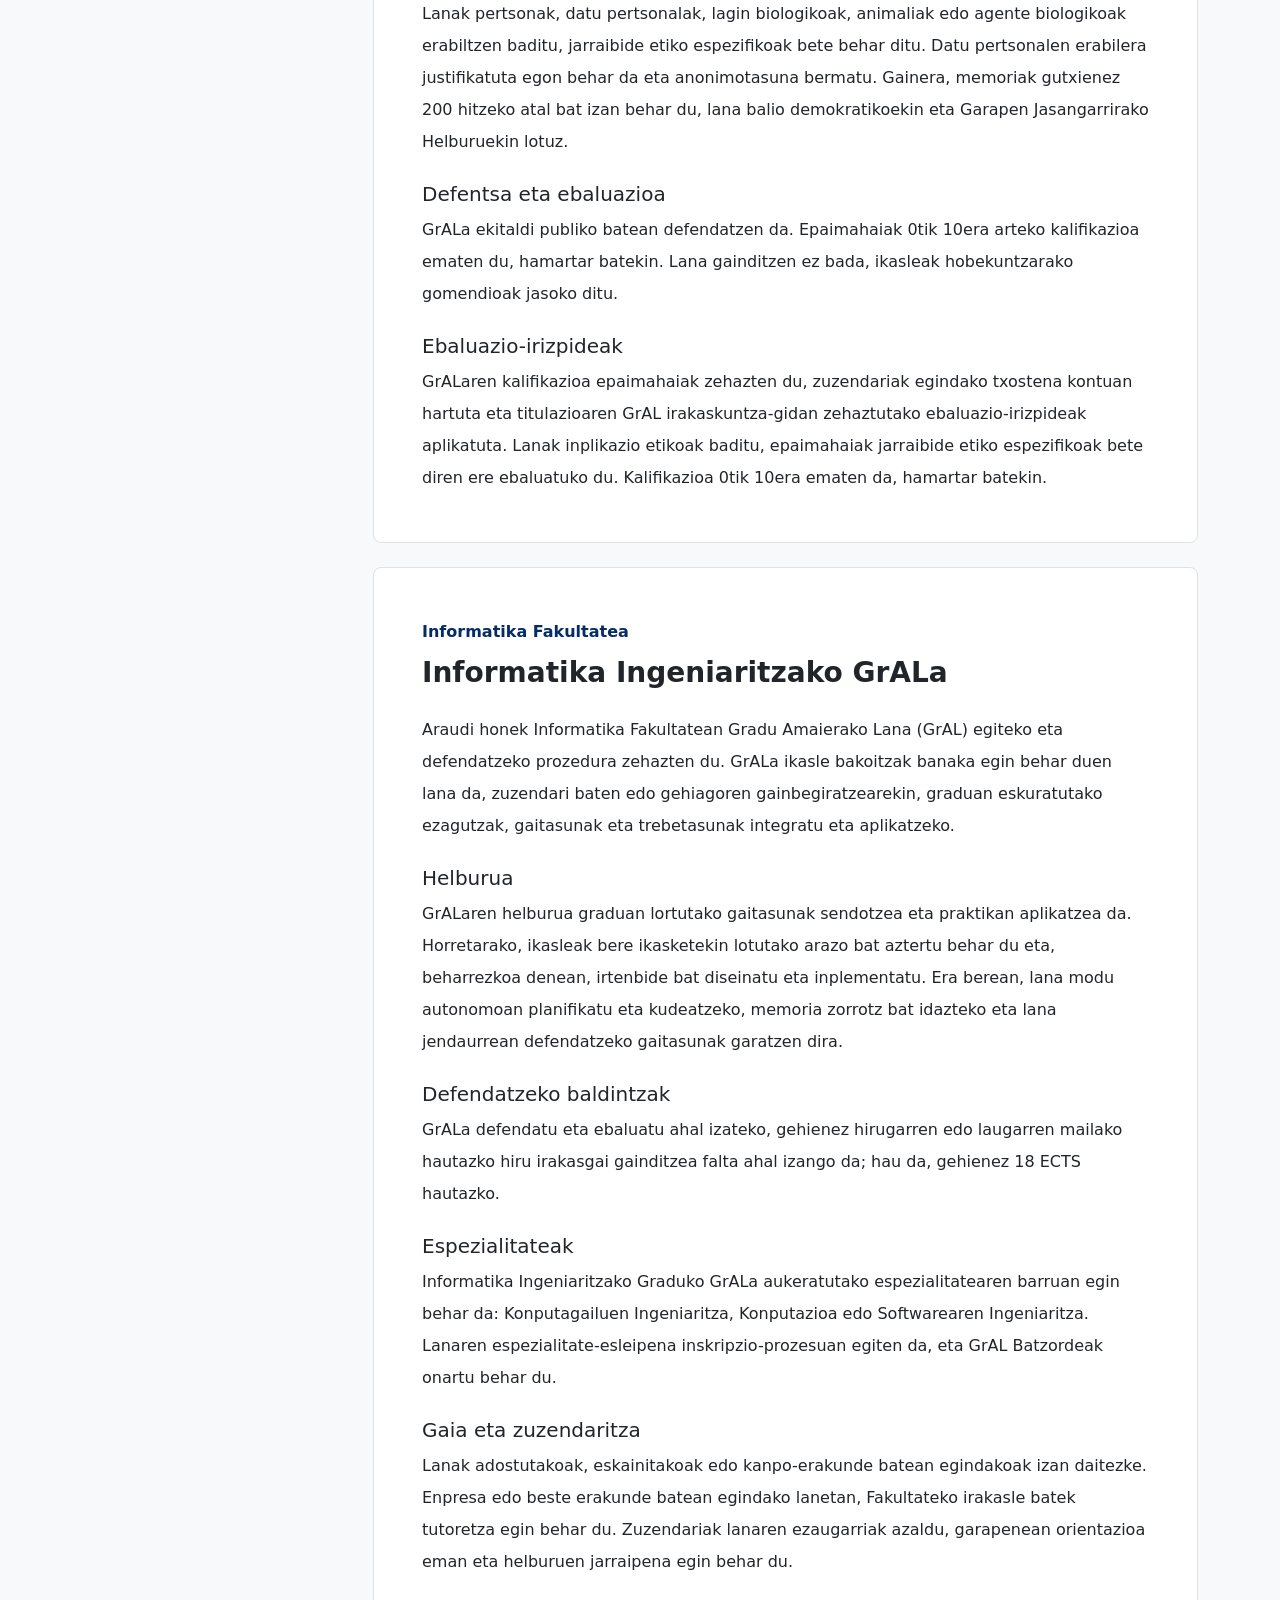
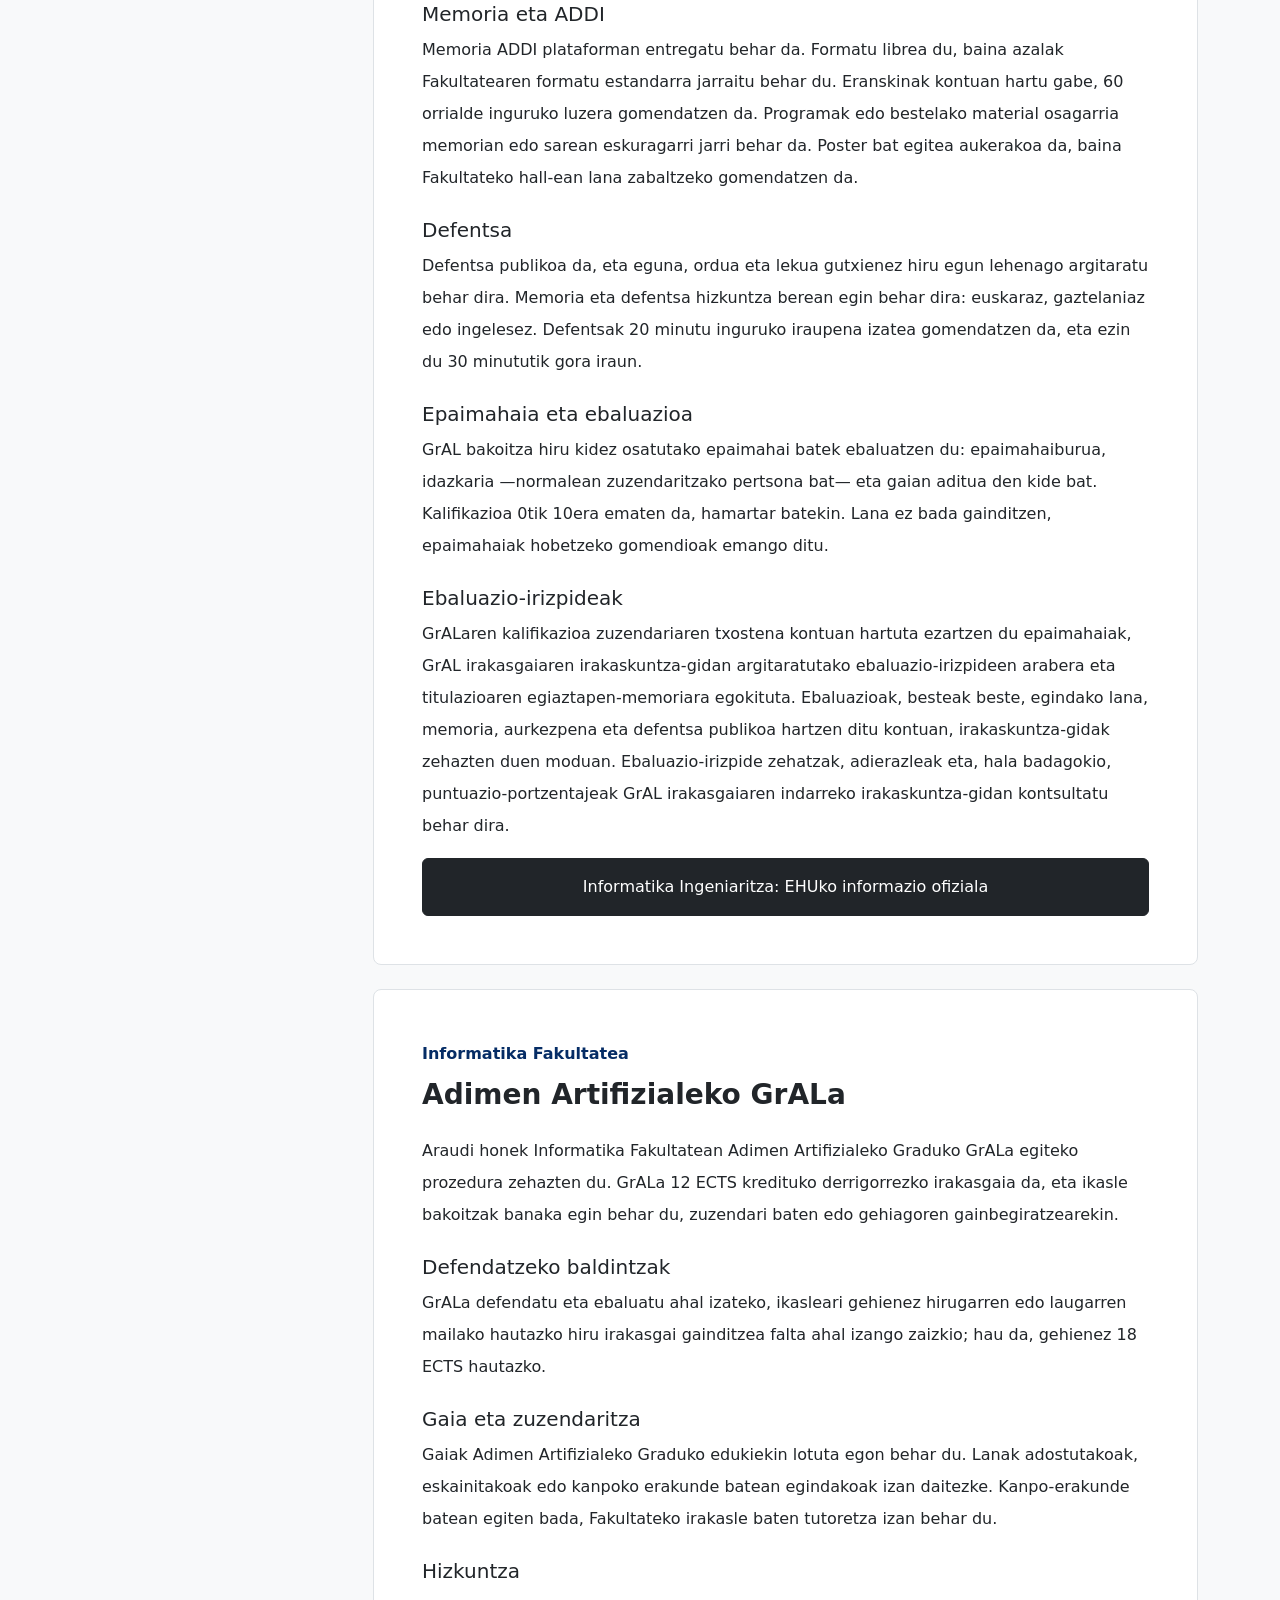
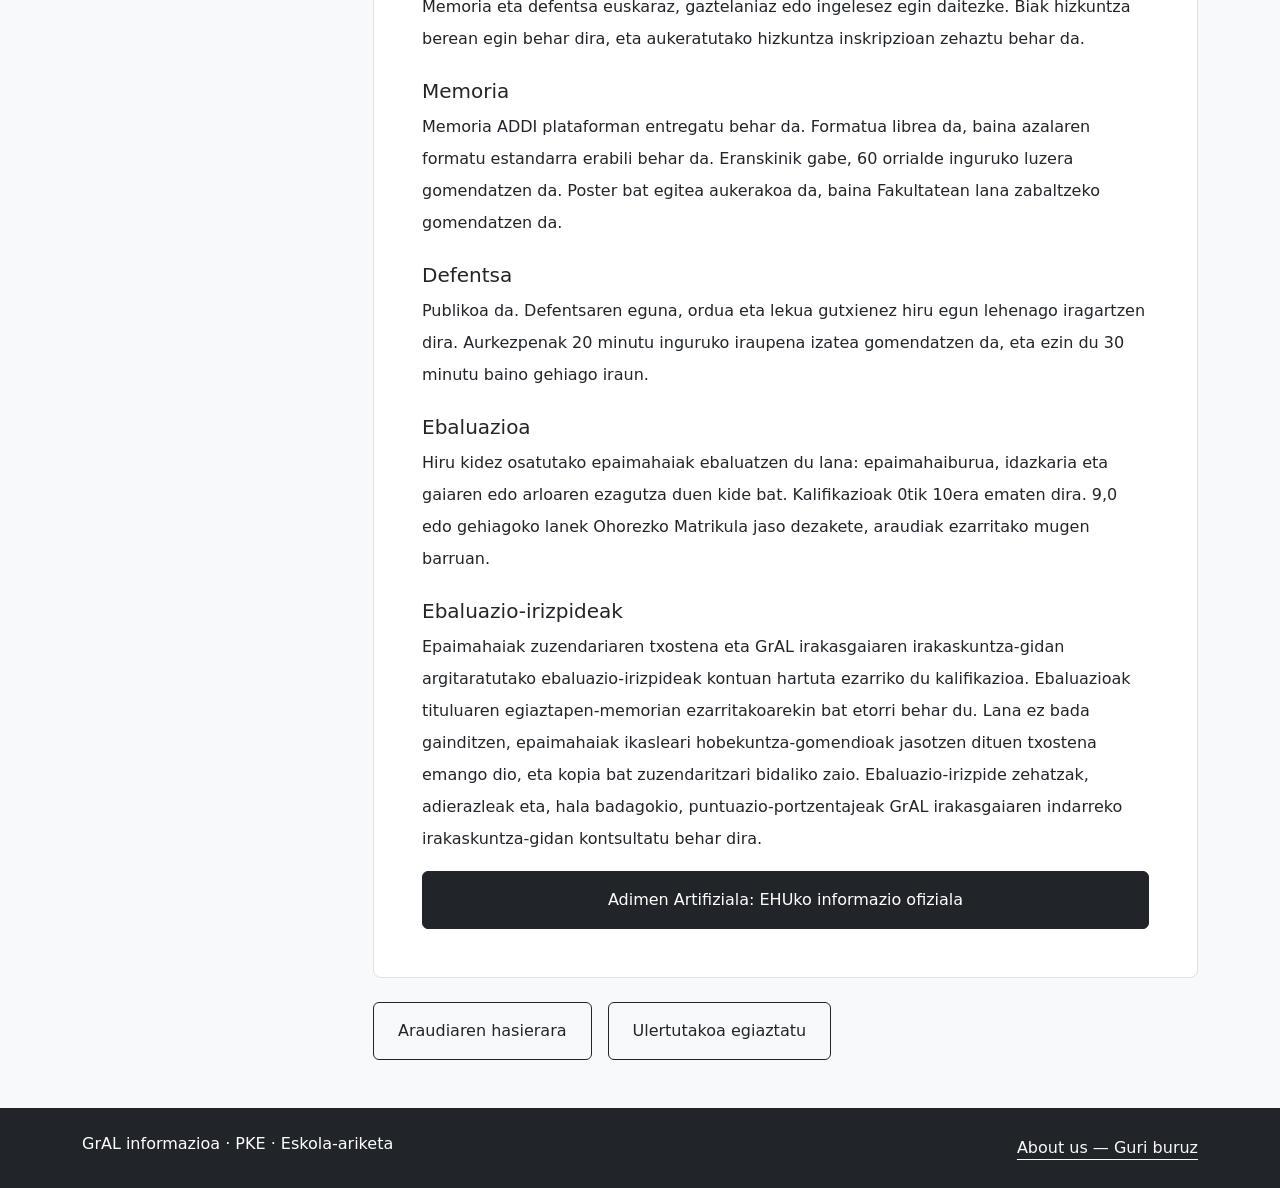
==== commit 25adea88: "Gainerako orrialdeak berritu: Bootstrap, mobile-first eta irisgarritasuna" ====
--- a/araudia.html
+++ b/araudia.html
@@ -1,38 +1,19 @@
 <!doctype html>
-<html lang="eu"><head><meta charset="utf-8"><meta name="viewport" content="width=device-width, initial-scale=1"><title>Araudia · GrAL informazioa</title><link href="https://cdn.jsdelivr.net/npm/bootstrap@5.3.8/dist/css/bootstrap.min.css" rel="stylesheet"></head><body class="bg-white text-body">
-<header><nav class="navbar navbar-expand-md bg-dark" data-bs-theme="dark" aria-label="Nabigazio nagusia"><div class="container-fluid px-3 px-lg-4"><a class="navbar-brand fs-6" href="index.html">GrAL informazioa</a><button class="navbar-toggler" type="button" data-bs-toggle="collapse" data-bs-target="#menuNagusia" aria-controls="menuNagusia" aria-expanded="false" aria-label="Menua ireki edo itxi"><span class="navbar-toggler-icon"></span></button><div class="collapse navbar-collapse" id="menuNagusia"><ul class="navbar-nav ms-auto small"><li class="nav-item"><a class="nav-link" href="index.html">Hasiera</a></li><li class="nav-item"><a class="nav-link active" aria-current="page" href="araudia.html">Araudia</a></li><li class="nav-item"><a class="nav-link" href="memoriak.html">Aurreko GrAL</a></li><li class="nav-item"><a class="nav-link" href="egutegia.html">Egutegiak</a></li><li class="nav-item"><a class="nav-link" href="galdetegia.html">Prest zaude?</a></li></ul></div></div></nav>
-<div class="position-relative overflow-hidden bg-dark text-white"><img src="argazki.jpeg" alt="" class="position-absolute top-0 start-0 w-100 h-100 object-fit-cover opacity-50"><div class="container position-relative text-center py-5"><h1 class="display-4 fw-light py-4 my-4">Araudia</h1></div></div></header>
-<main class="container py-4 lh-lg"><div class="row justify-content-center"><div class="col-12 col-lg-10 col-xl-8">
-<section aria-labelledby="sarrera"><h2 class="h4 mb-3" id="sarrera">Araudia</h2>
-<p>Gradu Amaierako Lana (GrAL) Adimen Artifizialeko Graduko eta Ingeniaritza Informatikako derrigorrezko irakasgaia da, eta 12 ECTS kredituko lan-karga du. Ikasle bakoitzak banaka egin behar du, zuzendari baten edo gehiagoren gainbegiradapean, graduan eskuratutako ezagutzak, gaitasunak eta trebetasunak integratu eta aplikatzeko.</p>
-<p>Webgune honetako informazioak orientatzeko helburua du. Zalantzarik izanez gero, beti kontsultatu behar dira UPV/EHUren eta Informatika Fakultatearen jatorrizko araudiak.</p><p><a class="btn btn-info text-dark border-info-subtle rounded-1 shadow-sm py-2 px-4 w-100" href="egutegia.html">Egutegia hemen ikus dezakezu</a>.</p></section><hr class="my-4">
-<section aria-labelledby="orokorra"><h2 class="h4 mb-3" id="orokorra">UPV/EHUko GrAL Araudi Orokorra</h2>
-<p>UPV/EHUko araudi orokorrak Gradu Amaierako Lana definitu, egin, defendatu, ebaluatu eta administratiboki kudeatzeko oinarrizko irizpideak ezartzen ditu. GrALa graduaren amaierako fasean egiten den derrigorrezko lana da, eta titulaziorako beharrezkoak diren ezagutzak, gaitasunak eta trebetasunak aplikatzeko eta erakusteko balio du.</p>
-<h3 class="h6 mt-4">Matrikula eta deialdiak</h3><p>GrALa matrikulatu behar da, eta matrikulak ikasturte bakoitzean bi deialdi ofizialetarako eskubidea ematen du. Ez bada defendatu edo ebaluatu, hurrengo ikasturtean berriro matrikulatu behar da.</p>
-<h3 class="h6 mt-4">Hizkuntza</h3><p>Ikasleak matrikulan adierazten du GrALa zein hizkuntzatan idatzi eta defendatuko duen. Oro har, Euskal Autonomia Erkidegoko bi hizkuntza ofizialetan egiteko eskubidea bermatzen da, eta titulazioak ahalbidetzen duenean beste hizkuntza batzuetan ere egin daiteke.</p>
-<h3 class="h6 mt-4">Etika eta jasangarritasuna</h3><p>Lanak pertsonak, datu pertsonalak, lagin biologikoak, animaliak edo agente biologikoak erabiltzen baditu, jarraibide etiko espezifikoak bete behar ditu. Datu pertsonalen erabilera justifikatuta egon behar da eta anonimotasuna bermatu. Gainera, memoriak gutxienez 200 hitzeko atal bat izan behar du, lana balio demokratikoekin eta Garapen Jasangarrirako Helburuekin lotuz.</p>
-<h3 class="h6 mt-4">Defentsa eta ebaluazioa</h3><p>GrALa ekitaldi publiko batean defendatzen da. Epaimahaiak 0tik 10era arteko kalifikazioa ematen du, hamartar batekin. Lana gainditzen ez bada, ikasleak hobekuntzarako gomendioak jasoko ditu.</p>
-<h3 class="h6 mt-4">Ebaluazio-irizpideak</h3><p>GrALaren kalifikazioa epaimahaiak zehazten du, zuzendariak egindako txostena kontuan hartuta eta titulazioaren GrAL irakaskuntza-gidan zehaztutako ebaluazio-irizpideak aplikatuta. Lanak inplikazio etikoak baditu, epaimahaiak jarraibide etiko espezifikoak bete diren ere ebaluatuko du. Kalifikazioa 0tik 10era ematen da, hamartar batekin.</p></section><hr class="my-4">
-<section aria-labelledby="informatika"><h2 class="h4 mb-3" id="informatika">Informatika Fakultateko GrAL Araudia</h2>
-<p>Araudi honek Informatika Fakultatean Gradu Amaierako Lana (GrAL) egiteko eta defendatzeko prozedura zehazten du. GrALa ikasle bakoitzak banaka egin behar duen lana da, zuzendari baten edo gehiagoren gainbegiratzearekin, graduan eskuratutako ezagutzak, gaitasunak eta trebetasunak integratu eta aplikatzeko.</p>
-<h3 class="h6 mt-4">Helburua</h3><p>GrALaren helburua graduan lortutako gaitasunak sendotzea eta praktikan aplikatzea da. Horretarako, ikasleak bere ikasketekin lotutako arazo bat aztertu behar du eta, beharrezkoa denean, irtenbide bat diseinatu eta inplementatu. Era berean, lana modu autonomoan planifikatu eta kudeatzeko, memoria zorrotz bat idazteko eta lana jendaurrean defendatzeko gaitasunak garatzen dira.</p>
-<h3 class="h6 mt-4">Defendatzeko baldintzak</h3><p>GrALa defendatu eta ebaluatu ahal izateko, gehienez hirugarren edo laugarren mailako hautazko hiru irakasgai gainditzea falta ahal izango da; hau da, gehienez 18 ECTS hautazko.</p>
-<h3 class="h6 mt-4">Espezialitateak</h3><p>Informatika Ingeniaritzako Graduko GrALa aukeratutako espezialitatearen barruan egin behar da: Konputagailuen Ingeniaritza, Konputazioa edo Softwarearen Ingeniaritza. Lanaren espezialitate-esleipena inskripzio-prozesuan egiten da, eta GrAL Batzordeak onartu behar du.</p>
-<h3 class="h6 mt-4">Gaia eta zuzendaritza</h3><p>Lanak adostutakoak, eskainitakoak edo kanpo-erakunde batean egindakoak izan daitezke. Enpresa edo beste erakunde batean egindako lanetan, Fakultateko irakasle batek tutoretza egin behar du. Zuzendariak lanaren ezaugarriak azaldu, garapenean orientazioa eman eta helburuen jarraipena egin behar du.</p>
-<h3 class="h6 mt-4">Memoria eta ADDI</h3><p>Memoria ADDI plataforman entregatu behar da. Formatu librea du, baina azalak Fakultatearen formatu estandarra jarraitu behar du. Eranskinak kontuan hartu gabe, 60 orrialde inguruko luzera gomendatzen da. Programak edo bestelako material osagarria memorian edo sarean eskuragarri jarri behar da. Poster bat egitea aukerakoa da, baina Fakultateko hall-ean lana zabaltzeko gomendatzen da.</p>
-<h3 class="h6 mt-4">Defentsa</h3><p>Defentsa publikoa da, eta eguna, ordua eta lekua gutxienez hiru egun lehenago argitaratu behar dira. Memoria eta defentsa hizkuntza berean egin behar dira: euskaraz, gaztelaniaz edo ingelesez. Defentsak 20 minutu inguruko iraupena izatea gomendatzen da, eta ezin du 30 minututik gora iraun.</p>
-<h3 class="h6 mt-4">Epaimahaia eta ebaluazioa</h3><p>GrAL bakoitza hiru kidez osatutako epaimahai batek ebaluatzen du: epaimahaiburua, idazkaria —normalean zuzendaritzako pertsona bat— eta gaian aditua den kide bat. Kalifikazioa 0tik 10era ematen da, hamartar batekin. Lana ez bada gainditzen, epaimahaiak hobetzeko gomendioak emango ditu.</p>
-<h3 class="h6 mt-4">Ebaluazio-irizpideak</h3><p>GrALaren kalifikazioa zuzendariaren txostena kontuan hartuta ezartzen du epaimahaiak, GrAL irakasgaiaren irakaskuntza-gidan argitaratutako ebaluazio-irizpideen arabera eta titulazioaren egiaztapen-memoriara egokituta. Ebaluazioak, besteak beste, egindako lana, memoria, aurkezpena eta defentsa publikoa hartzen ditu kontuan, irakaskuntza-gidak zehazten duen moduan. Ebaluazio-irizpide zehatzak, adierazleak eta, hala badagokio, puntuazio-portzentajeak GrAL irakasgaiaren indarreko <a href="https://www.ehu.eus/eu/web/informatika-fakultatea/ikas/ikasketak/gradu-amaierako-proiektua">irakaskuntza-gidan</a> kontsultatu behar dira.</p>
-<a class="btn btn-info text-dark border-info-subtle rounded-1 shadow-sm py-2 px-4 w-100" href="https://www.ehu.eus/eu/web/informatika-fakultatea/ikas/ikasketak/gradu-amaierako-proiektua">Informatika Ingeniaritzako GrAL: informazio ofiziala</a></section><hr class="my-4">
-<section aria-labelledby="adimen-artifiziala"><h2 class="h4 mb-3" id="adimen-artifiziala">Adimen Artifizialeko Graduko GrAL Araudia</h2>
-<p>Araudi honek Informatika Fakultatean Adimen Artifizialeko Graduko GrALa egiteko prozedura zehazten du. GrALa 12 ECTS kredituko derrigorrezko irakasgaia da, eta ikasle bakoitzak banaka egin behar du, zuzendari baten edo gehiagoren gainbegiratzearekin.</p>
-<h3 class="h6 mt-4">Defendatzeko baldintzak</h3><p>GrALa defendatu eta ebaluatu ahal izateko, ikasleari gehienez hirugarren edo laugarren mailako hautazko hiru irakasgai gainditzea falta ahal izango zaizkio; hau da, gehienez 18 ECTS hautazko.</p>
-<h3 class="h6 mt-4">Gaia eta zuzendaritza</h3><p>Gaiak Adimen Artifizialeko Graduko edukiekin lotuta egon behar du. Lanak adostutakoak, eskainitakoak edo kanpoko erakunde batean egindakoak izan daitezke. Kanpo-erakunde batean egiten bada, Fakultateko irakasle baten tutoretza izan behar du.</p>
-<h3 class="h6 mt-4">Hizkuntza</h3><p>Memoria eta defentsa euskaraz, gaztelaniaz edo ingelesez egin daitezke. Biak hizkuntza berean egin behar dira, eta aukeratutako hizkuntza inskripzioan zehaztu behar da.</p>
-<h3 class="h6 mt-4">Memoria</h3><p>Memoria ADDI plataforman entregatu behar da. Formatua librea da, baina azalaren formatu estandarra erabili behar da. Eranskinik gabe, 60 orrialde inguruko luzera gomendatzen da. Poster bat egitea aukerakoa da, baina Fakultatean lana zabaltzeko gomendatzen da.</p>
-<h3 class="h6 mt-4">Defentsa</h3><p>Publikoa da. Defentsaren eguna, ordua eta lekua gutxienez hiru egun lehenago iragartzen dira. Aurkezpenak 20 minutu inguruko iraupena izatea gomendatzen da, eta ezin du 30 minutu baino gehiago iraun.</p>
-<h3 class="h6 mt-4">Ebaluazioa</h3><p>Hiru kidez osatutako epaimahaiak ebaluatzen du lana: epaimahaiburua, idazkaria eta gaiaren edo arloaren ezagutza duen kide bat. Kalifikazioak 0tik 10era ematen dira. 9,0 edo gehiagoko lanek Ohorezko Matrikula jaso dezakete, araudiak ezarritako mugen barruan.</p>
-<h3 class="h6 mt-4">Ebaluazio-irizpideak</h3><p>Epaimahaiak zuzendariaren txostena eta GrAL irakasgaiaren irakaskuntza-gidan argitaratutako ebaluazio-irizpideak kontuan hartuta ezarriko du kalifikazioa. Ebaluazioak tituluaren egiaztapen-memorian ezarritakoarekin bat etorri behar du. Lana ez bada gainditzen, epaimahaiak ikasleari hobekuntza-gomendioak jasotzen dituen txostena emango dio, eta kopia bat zuzendaritzari bidaliko zaio. Ebaluazio-irizpide zehatzak, adierazleak eta, hala badagokio, puntuazio-portzentajeak GrAL irakasgaiaren indarreko <a href="https://www.ehu.eus/eu/web/informatika-fakultatea/aa-gradu-amaierako-lana">irakaskuntza-gidan</a> kontsultatu behar dira.</p>
-<a class="btn btn-info text-dark border-info-subtle rounded-1 shadow-sm py-2 px-4 w-100" href="https://www.ehu.eus/eu/web/informatika-fakultatea/aa-gradu-amaierako-lana">Adimen Artifizialeko GrAL: informazio ofiziala</a></section><hr class="my-4">
-<aside aria-label="Oharra" class="alert alert-secondary small"><p class="mb-0">Oharra: Webgune hau eskola-ariketa baten barruan sortu da, GrALei buruzko informazioa eskaintzeko. Edukia UPV/EHUren iturri ofizialetan oinarritzen da, baina ez ditu iturri horiek ordezkatzen. Zalantzarik izanez gero, kontsultatu beti UPV/EHUren eta Informatika Fakultatearen araudi eta dokumentu ofizialak.</p></aside>
-</div></div></main><footer class="container py-3 text-center"><a href="index.html#about">About us — Guri buruz</a></footer><script src="https://cdn.jsdelivr.net/npm/bootstrap@5.3.8/dist/js/bootstrap.bundle.min.js"></script></body></html>
+<html lang="eu"><head><meta charset="utf-8"><meta name="viewport" content="width=device-width, initial-scale=1"><title>Araudia · GrAL informazioa</title><link href="https://cdn.jsdelivr.net/npm/bootstrap@5.3.8/dist/css/bootstrap.min.css" rel="stylesheet"></head>
+<body class="bg-light text-dark d-flex flex-column min-vh-100">
+<a class="visually-hidden-focusable d-inline-block bg-white text-dark p-3" href="#edukiNagusia">Eduki nagusira joan</a>
+<header><nav class="navbar navbar-expand-lg bg-dark py-3" data-bs-theme="dark" aria-label="Nabigazio nagusia"><div class="container"><a class="navbar-brand fw-semibold fs-5 me-2" href="index.html">GrAL informazioa</a><button class="navbar-toggler border-light text-white px-3 py-2" type="button" data-bs-toggle="collapse" data-bs-target="#menuNagusia" aria-controls="menuNagusia" aria-expanded="false" aria-label="Nabigazio-menua ireki edo itxi"><span class="navbar-toggler-icon" aria-hidden="true"></span><span class="small ms-2">Menua</span></button><div class="collapse navbar-collapse" id="menuNagusia"><ul class="navbar-nav ms-auto gap-2 pt-3 pt-lg-0"><li class="nav-item"><a class="nav-link text-white px-3 py-2" href="index.html">Hasiera</a></li><li class="nav-item"><a class="nav-link active text-white fw-semibold text-decoration-underline link-offset-3 px-3 py-2" aria-current="page" href="araudia.html">Araudia</a></li><li class="nav-item"><a class="nav-link text-white px-3 py-2" href="memoriak.html">Aurreko GrAL</a></li><li class="nav-item"><a class="nav-link text-white px-3 py-2" href="egutegia.html">Egutegiak</a></li><li class="nav-item"><a class="nav-link text-white px-3 py-2" href="galdetegia.html">Prest zaude?</a></li><li class="nav-item"><a class="nav-link text-white px-3 py-2" href="index.html#about">Guri buruz</a></li></ul></div></div></nav></header>
+<main id="edukiNagusia" tabindex="-1" class="flex-grow-1">
+<div class="bg-white border-bottom"><div class="container py-4 py-lg-5"><nav aria-label="Kokapena"><ol class="breadcrumb"><li class="breadcrumb-item"><a class="link-dark link-offset-3" href="index.html">Hasiera</a></li><li class="breadcrumb-item active text-dark" aria-current="page">Araudia</li></ol></nav><p class="text-primary-emphasis fw-semibold">Baldintzak eta prozedura</p><h1 class="display-5 fw-bold">Araudia, pausoz pauso</h1><p class="lead mb-0">Aurkitu zure titulazioari dagokion informazioa eta kontsultatu jatorrizko iturriak.</p></div></div>
+<div class="container py-4 py-lg-5"><div class="row g-4 g-xl-5">
+<aside class="col-12 col-lg-4 col-xl-3"><nav class="bg-white border rounded-3 p-4" aria-labelledby="atalak"><h2 id="atalak" class="h5 mb-3">Orrialde honetan</h2><ul class="list-unstyled mb-0"><li><a class="d-block link-dark link-offset-3 py-2" href="#sarrera">GrALaren oinarriak</a></li><li><a class="d-block link-dark link-offset-3 py-2" href="#orokorra">EHUko araudi orokorra</a></li><li><a class="d-block link-dark link-offset-3 py-2" href="#informatika">Informatika Ingeniaritza</a></li><li><a class="d-block link-dark link-offset-3 py-2" href="#adimen-artifiziala">Adimen Artifiziala</a></li></ul></nav></aside>
+<div class="col-12 col-lg-8 col-xl-9 lh-lg">
+<aside class="bg-white border border-dark rounded-3 p-4 mb-4" aria-label="Orientazio-oharra"><h2 class="h6 fw-bold">Oharra: laburpen orientagarria</h2><p class="mb-0">Webgune hau eskola-ariketa da. Edukia EHUko iturrietatik jaso da, baina ez ditu iturri ofizialak ordezkatzen. Baldintzak eta prozedurak indarreko araudian egiaztatu behar dira.</p></aside>
+<section id="sarrera" class="bg-white border rounded-3 p-4 p-md-5 mb-4" aria-labelledby="oinarriak"><h2 id="oinarriak" class="h3 fw-bold mb-3">GrALaren oinarriak</h2><p>Gradu Amaierako Lana (GrAL) Adimen Artifizialeko Graduko eta Ingeniaritza Informatikako derrigorrezko irakasgaia da, eta 12 ECTS kredituko lan-karga du. Ikasle bakoitzak banaka egin behar du, zuzendari baten edo gehiagoren gainbegiradapean, graduan eskuratutako ezagutzak, gaitasunak eta trebetasunak integratu eta aplikatzeko.</p><a class="btn btn-outline-dark px-4 py-3" href="egutegia.html">Egutegien atalera joan</a></section>
+<section id="orokorra" class="bg-white border rounded-3 p-4 p-md-5 mb-4" aria-labelledby="arauOrokorra"><p class="text-primary-emphasis fw-semibold mb-2">Unibertsitatearen esparrua</p><h2 id="arauOrokorra" class="h3 fw-bold mb-4">UPV/EHUko GrAL Araudi Orokorra</h2><p>UPV/EHUko araudi orokorrak Gradu Amaierako Lana definitu, egin, defendatu, ebaluatu eta administratiboki kudeatzeko oinarrizko irizpideak ezartzen ditu. GrALa graduaren amaierako fasean egiten den derrigorrezko lana da, eta titulaziorako beharrezkoak diren ezagutzak, gaitasunak eta trebetasunak aplikatzeko eta erakusteko balio du.</p><h3 class="h5 mt-4">Matrikula eta deialdiak</h3><p>GrALa matrikulatu behar da, eta matrikulak ikasturte bakoitzean bi deialdi ofizialetarako eskubidea ematen du. Ez bada defendatu edo ebaluatu, hurrengo ikasturtean berriro matrikulatu behar da.</p><h3 class="h5 mt-4">Hizkuntza</h3><p>Ikasleak matrikulan adierazten du GrALa zein hizkuntzatan idatzi eta defendatuko duen. Oro har, Euskal Autonomia Erkidegoko bi hizkuntza ofizialetan egiteko eskubidea bermatzen da, eta titulazioak ahalbidetzen duenean beste hizkuntza batzuetan ere egin daiteke.</p><h3 class="h5 mt-4">Etika eta jasangarritasuna</h3><p>Lanak pertsonak, datu pertsonalak, lagin biologikoak, animaliak edo agente biologikoak erabiltzen baditu, jarraibide etiko espezifikoak bete behar ditu. Datu pertsonalen erabilera justifikatuta egon behar da eta anonimotasuna bermatu. Gainera, memoriak gutxienez 200 hitzeko atal bat izan behar du, lana balio demokratikoekin eta Garapen Jasangarrirako Helburuekin lotuz.</p><h3 class="h5 mt-4">Defentsa eta ebaluazioa</h3><p>GrALa ekitaldi publiko batean defendatzen da. Epaimahaiak 0tik 10era arteko kalifikazioa ematen du, hamartar batekin. Lana gainditzen ez bada, ikasleak hobekuntzarako gomendioak jasoko ditu.</p><h3 class="h5 mt-4">Ebaluazio-irizpideak</h3><p class="mb-0">GrALaren kalifikazioa epaimahaiak zehazten du, zuzendariak egindako txostena kontuan hartuta eta titulazioaren GrAL irakaskuntza-gidan zehaztutako ebaluazio-irizpideak aplikatuta. Lanak inplikazio etikoak baditu, epaimahaiak jarraibide etiko espezifikoak bete diren ere ebaluatuko du. Kalifikazioa 0tik 10era ematen da, hamartar batekin.</p></section>
+<section id="informatika" class="bg-white border rounded-3 p-4 p-md-5 mb-4" aria-labelledby="informatikaIzenburua"><p class="text-primary-emphasis fw-semibold mb-2">Informatika Fakultatea</p><h2 id="informatikaIzenburua" class="h3 fw-bold mb-4">Informatika Ingeniaritzako GrALa</h2><p>Araudi honek Informatika Fakultatean Gradu Amaierako Lana (GrAL) egiteko eta defendatzeko prozedura zehazten du. GrALa ikasle bakoitzak banaka egin behar duen lana da, zuzendari baten edo gehiagoren gainbegiratzearekin, graduan eskuratutako ezagutzak, gaitasunak eta trebetasunak integratu eta aplikatzeko.</p><h3 class="h5 mt-4">Helburua</h3><p>GrALaren helburua graduan lortutako gaitasunak sendotzea eta praktikan aplikatzea da. Horretarako, ikasleak bere ikasketekin lotutako arazo bat aztertu behar du eta, beharrezkoa denean, irtenbide bat diseinatu eta inplementatu. Era berean, lana modu autonomoan planifikatu eta kudeatzeko, memoria zorrotz bat idazteko eta lana jendaurrean defendatzeko gaitasunak garatzen dira.</p><h3 class="h5 mt-4">Defendatzeko baldintzak</h3><p>GrALa defendatu eta ebaluatu ahal izateko, gehienez hirugarren edo laugarren mailako hautazko hiru irakasgai gainditzea falta ahal izango da; hau da, gehienez 18 ECTS hautazko.</p><h3 class="h5 mt-4">Espezialitateak</h3><p>Informatika Ingeniaritzako Graduko GrALa aukeratutako espezialitatearen barruan egin behar da: Konputagailuen Ingeniaritza, Konputazioa edo Softwarearen Ingeniaritza. Lanaren espezialitate-esleipena inskripzio-prozesuan egiten da, eta GrAL Batzordeak onartu behar du.</p><h3 class="h5 mt-4">Gaia eta zuzendaritza</h3><p>Lanak adostutakoak, eskainitakoak edo kanpo-erakunde batean egindakoak izan daitezke. Enpresa edo beste erakunde batean egindako lanetan, Fakultateko irakasle batek tutoretza egin behar du. Zuzendariak lanaren ezaugarriak azaldu, garapenean orientazioa eman eta helburuen jarraipena egin behar du.</p><h3 class="h5 mt-4">Memoria eta ADDI</h3><p>Memoria ADDI plataforman entregatu behar da. Formatu librea du, baina azalak Fakultatearen formatu estandarra jarraitu behar du. Eranskinak kontuan hartu gabe, 60 orrialde inguruko luzera gomendatzen da. Programak edo bestelako material osagarria memorian edo sarean eskuragarri jarri behar da. Poster bat egitea aukerakoa da, baina Fakultateko hall-ean lana zabaltzeko gomendatzen da.</p><h3 class="h5 mt-4">Defentsa</h3><p>Defentsa publikoa da, eta eguna, ordua eta lekua gutxienez hiru egun lehenago argitaratu behar dira. Memoria eta defentsa hizkuntza berean egin behar dira: euskaraz, gaztelaniaz edo ingelesez. Defentsak 20 minutu inguruko iraupena izatea gomendatzen da, eta ezin du 30 minututik gora iraun.</p><h3 class="h5 mt-4">Epaimahaia eta ebaluazioa</h3><p>GrAL bakoitza hiru kidez osatutako epaimahai batek ebaluatzen du: epaimahaiburua, idazkaria —normalean zuzendaritzako pertsona bat— eta gaian aditua den kide bat. Kalifikazioa 0tik 10era ematen da, hamartar batekin. Lana ez bada gainditzen, epaimahaiak hobetzeko gomendioak emango ditu.</p><h3 class="h5 mt-4">Ebaluazio-irizpideak</h3><p>GrALaren kalifikazioa zuzendariaren txostena kontuan hartuta ezartzen du epaimahaiak, GrAL irakasgaiaren irakaskuntza-gidan argitaratutako ebaluazio-irizpideen arabera eta titulazioaren egiaztapen-memoriara egokituta. Ebaluazioak, besteak beste, egindako lana, memoria, aurkezpena eta defentsa publikoa hartzen ditu kontuan, irakaskuntza-gidak zehazten duen moduan. Ebaluazio-irizpide zehatzak, adierazleak eta, hala badagokio, puntuazio-portzentajeak GrAL irakasgaiaren indarreko irakaskuntza-gidan kontsultatu behar dira.</p><a class="btn btn-dark w-100 py-3 px-3 text-wrap" href="https://www.ehu.eus/eu/web/informatika-fakultatea/ikas/ikasketak/gradu-amaierako-proiektua">Informatika Ingeniaritza: EHUko informazio ofiziala</a></section>
+<section id="adimen-artifiziala" class="bg-white border rounded-3 p-4 p-md-5" aria-labelledby="aaIzenburua"><p class="text-primary-emphasis fw-semibold mb-2">Informatika Fakultatea</p><h2 id="aaIzenburua" class="h3 fw-bold mb-4">Adimen Artifizialeko GrALa</h2><p>Araudi honek Informatika Fakultatean Adimen Artifizialeko Graduko GrALa egiteko prozedura zehazten du. GrALa 12 ECTS kredituko derrigorrezko irakasgaia da, eta ikasle bakoitzak banaka egin behar du, zuzendari baten edo gehiagoren gainbegiratzearekin.</p><h3 class="h5 mt-4">Defendatzeko baldintzak</h3><p>GrALa defendatu eta ebaluatu ahal izateko, ikasleari gehienez hirugarren edo laugarren mailako hautazko hiru irakasgai gainditzea falta ahal izango zaizkio; hau da, gehienez 18 ECTS hautazko.</p><h3 class="h5 mt-4">Gaia eta zuzendaritza</h3><p>Gaiak Adimen Artifizialeko Graduko edukiekin lotuta egon behar du. Lanak adostutakoak, eskainitakoak edo kanpoko erakunde batean egindakoak izan daitezke. Kanpo-erakunde batean egiten bada, Fakultateko irakasle baten tutoretza izan behar du.</p><h3 class="h5 mt-4">Hizkuntza</h3><p>Memoria eta defentsa euskaraz, gaztelaniaz edo ingelesez egin daitezke. Biak hizkuntza berean egin behar dira, eta aukeratutako hizkuntza inskripzioan zehaztu behar da.</p><h3 class="h5 mt-4">Memoria</h3><p>Memoria ADDI plataforman entregatu behar da. Formatua librea da, baina azalaren formatu estandarra erabili behar da. Eranskinik gabe, 60 orrialde inguruko luzera gomendatzen da. Poster bat egitea aukerakoa da, baina Fakultatean lana zabaltzeko gomendatzen da.</p><h3 class="h5 mt-4">Defentsa</h3><p>Publikoa da. Defentsaren eguna, ordua eta lekua gutxienez hiru egun lehenago iragartzen dira. Aurkezpenak 20 minutu inguruko iraupena izatea gomendatzen da, eta ezin du 30 minutu baino gehiago iraun.</p><h3 class="h5 mt-4">Ebaluazioa</h3><p>Hiru kidez osatutako epaimahaiak ebaluatzen du lana: epaimahaiburua, idazkaria eta gaiaren edo arloaren ezagutza duen kide bat. Kalifikazioak 0tik 10era ematen dira. 9,0 edo gehiagoko lanek Ohorezko Matrikula jaso dezakete, araudiak ezarritako mugen barruan.</p><h3 class="h5 mt-4">Ebaluazio-irizpideak</h3><p>Epaimahaiak zuzendariaren txostena eta GrAL irakasgaiaren irakaskuntza-gidan argitaratutako ebaluazio-irizpideak kontuan hartuta ezarriko du kalifikazioa. Ebaluazioak tituluaren egiaztapen-memorian ezarritakoarekin bat etorri behar du. Lana ez bada gainditzen, epaimahaiak ikasleari hobekuntza-gomendioak jasotzen dituen txostena emango dio, eta kopia bat zuzendaritzari bidaliko zaio. Ebaluazio-irizpide zehatzak, adierazleak eta, hala badagokio, puntuazio-portzentajeak GrAL irakasgaiaren indarreko irakaskuntza-gidan kontsultatu behar dira.</p><a class="btn btn-dark w-100 py-3 px-3 text-wrap" href="https://www.ehu.eus/eu/web/informatika-fakultatea/aa-gradu-amaierako-lana">Adimen Artifiziala: EHUko informazio ofiziala</a></section>
+<div class="d-flex flex-column flex-sm-row gap-3 mt-4"><a class="btn btn-outline-dark py-3 px-4" href="#edukiNagusia">Araudiaren hasierara</a><a class="btn btn-outline-dark py-3 px-4" href="galdetegia.html">Ulertutakoa egiaztatu</a></div>
+</div></div></div></main>
+<footer class="bg-dark text-white py-4"><div class="container d-flex flex-column flex-md-row justify-content-between align-items-start gap-3"><p class="mb-0">GrAL informazioa · PKE · Eskola-ariketa</p><a class="link-light link-offset-3 py-1" href="index.html#about">About us — Guri buruz</a></div></footer><script src="https://cdn.jsdelivr.net/npm/bootstrap@5.3.8/dist/js/bootstrap.bundle.min.js"></script>
+</body></html>
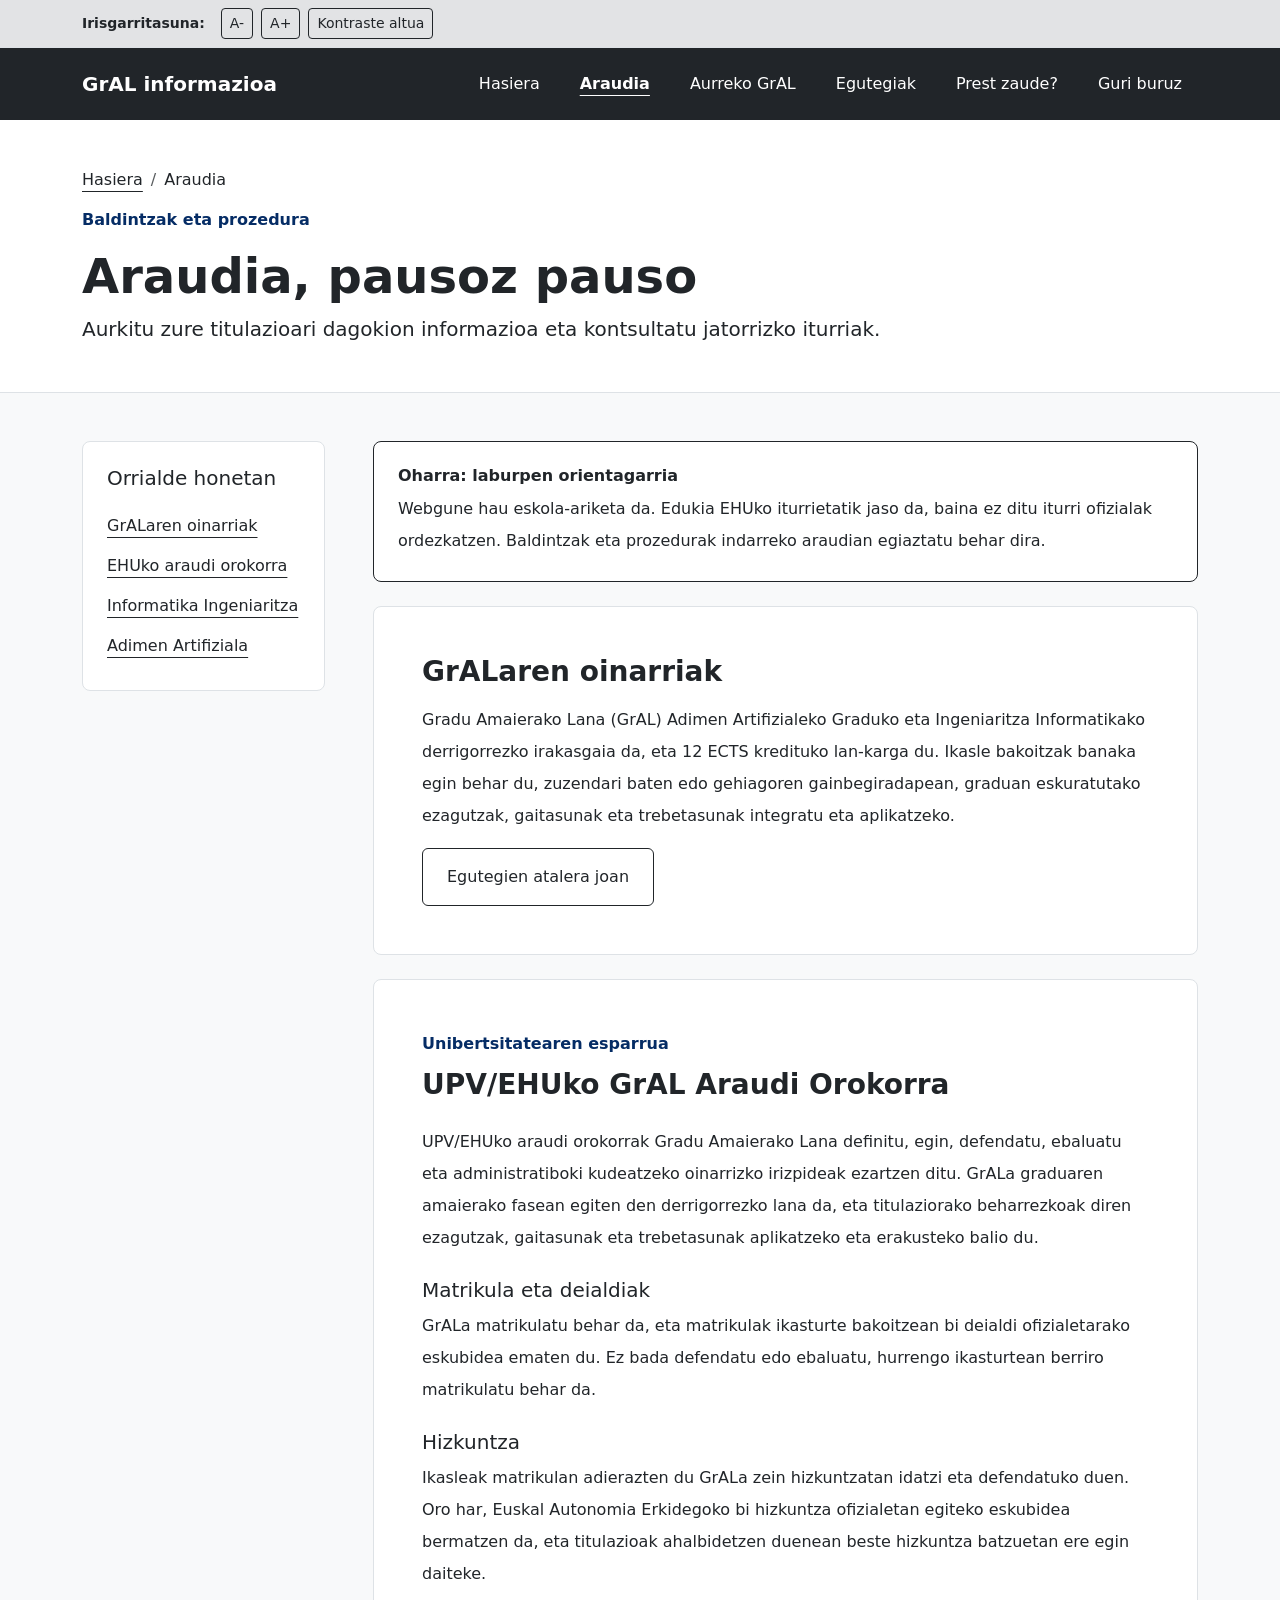
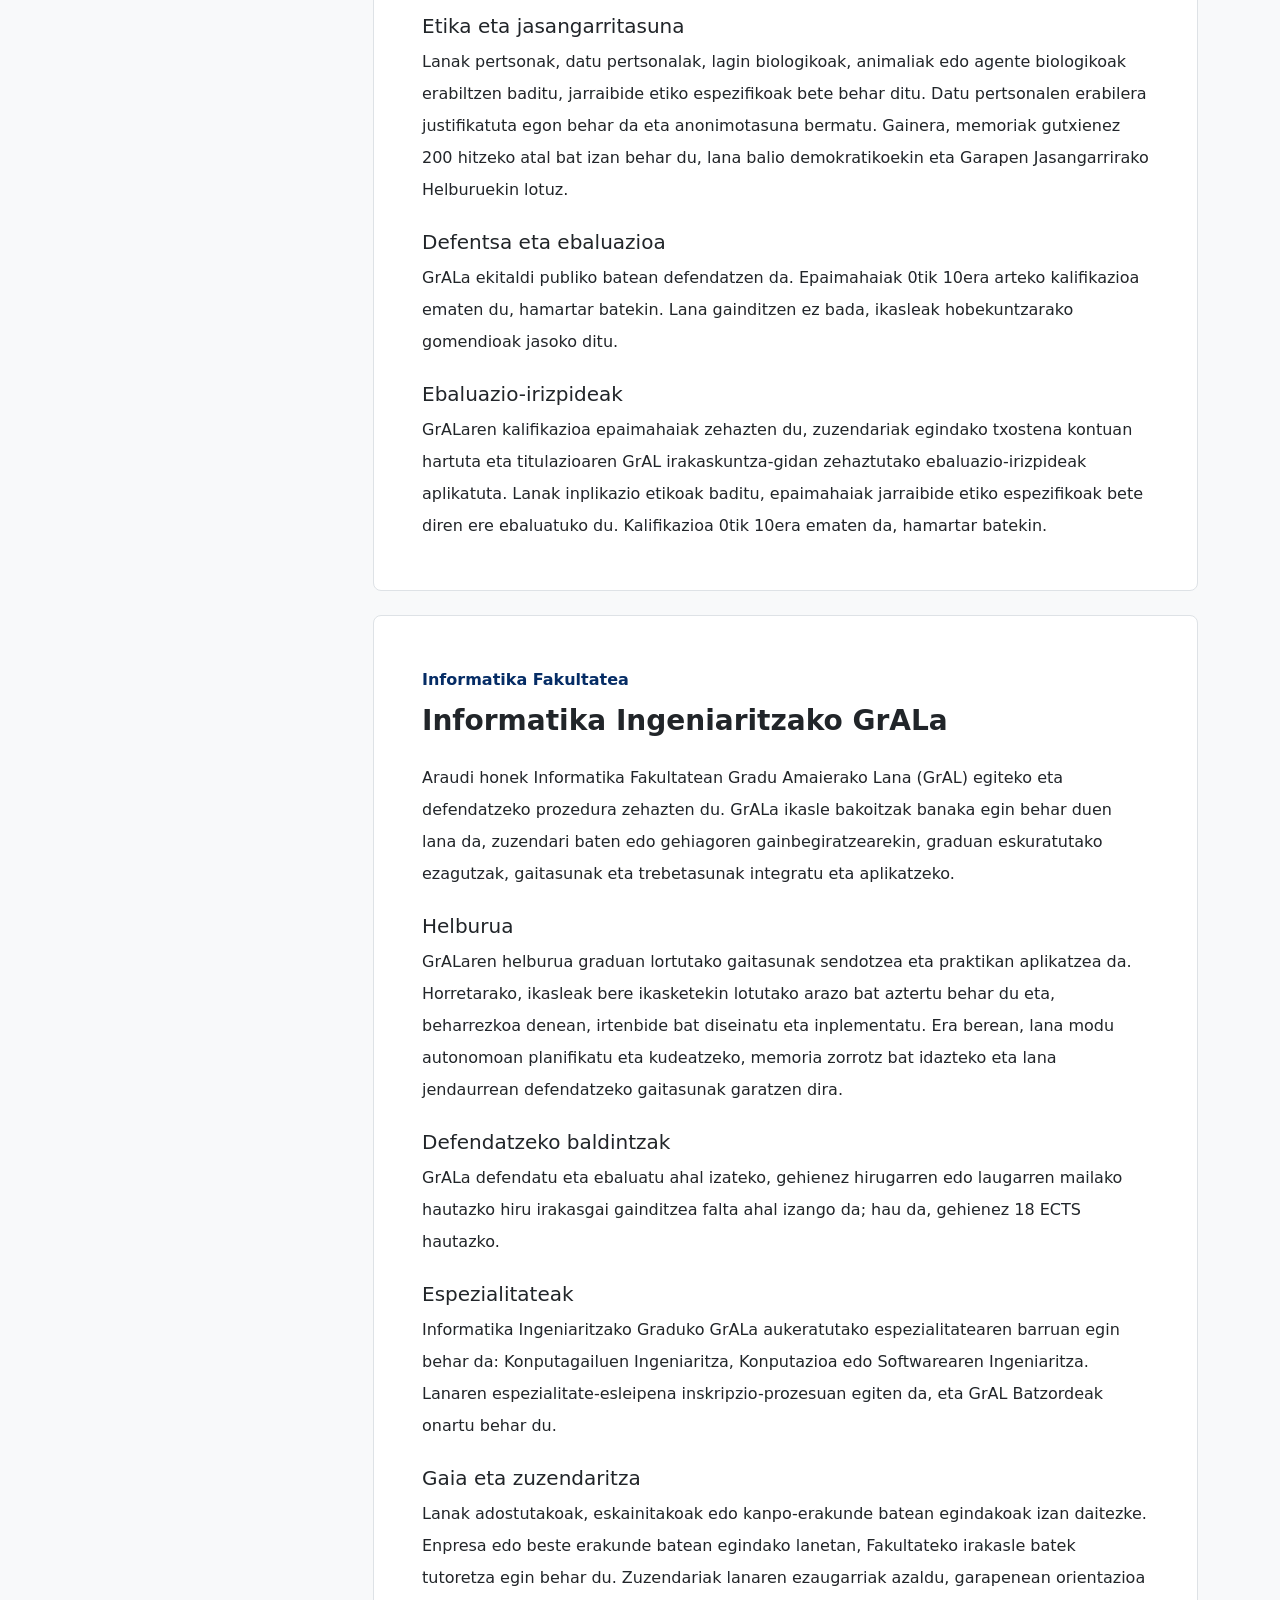
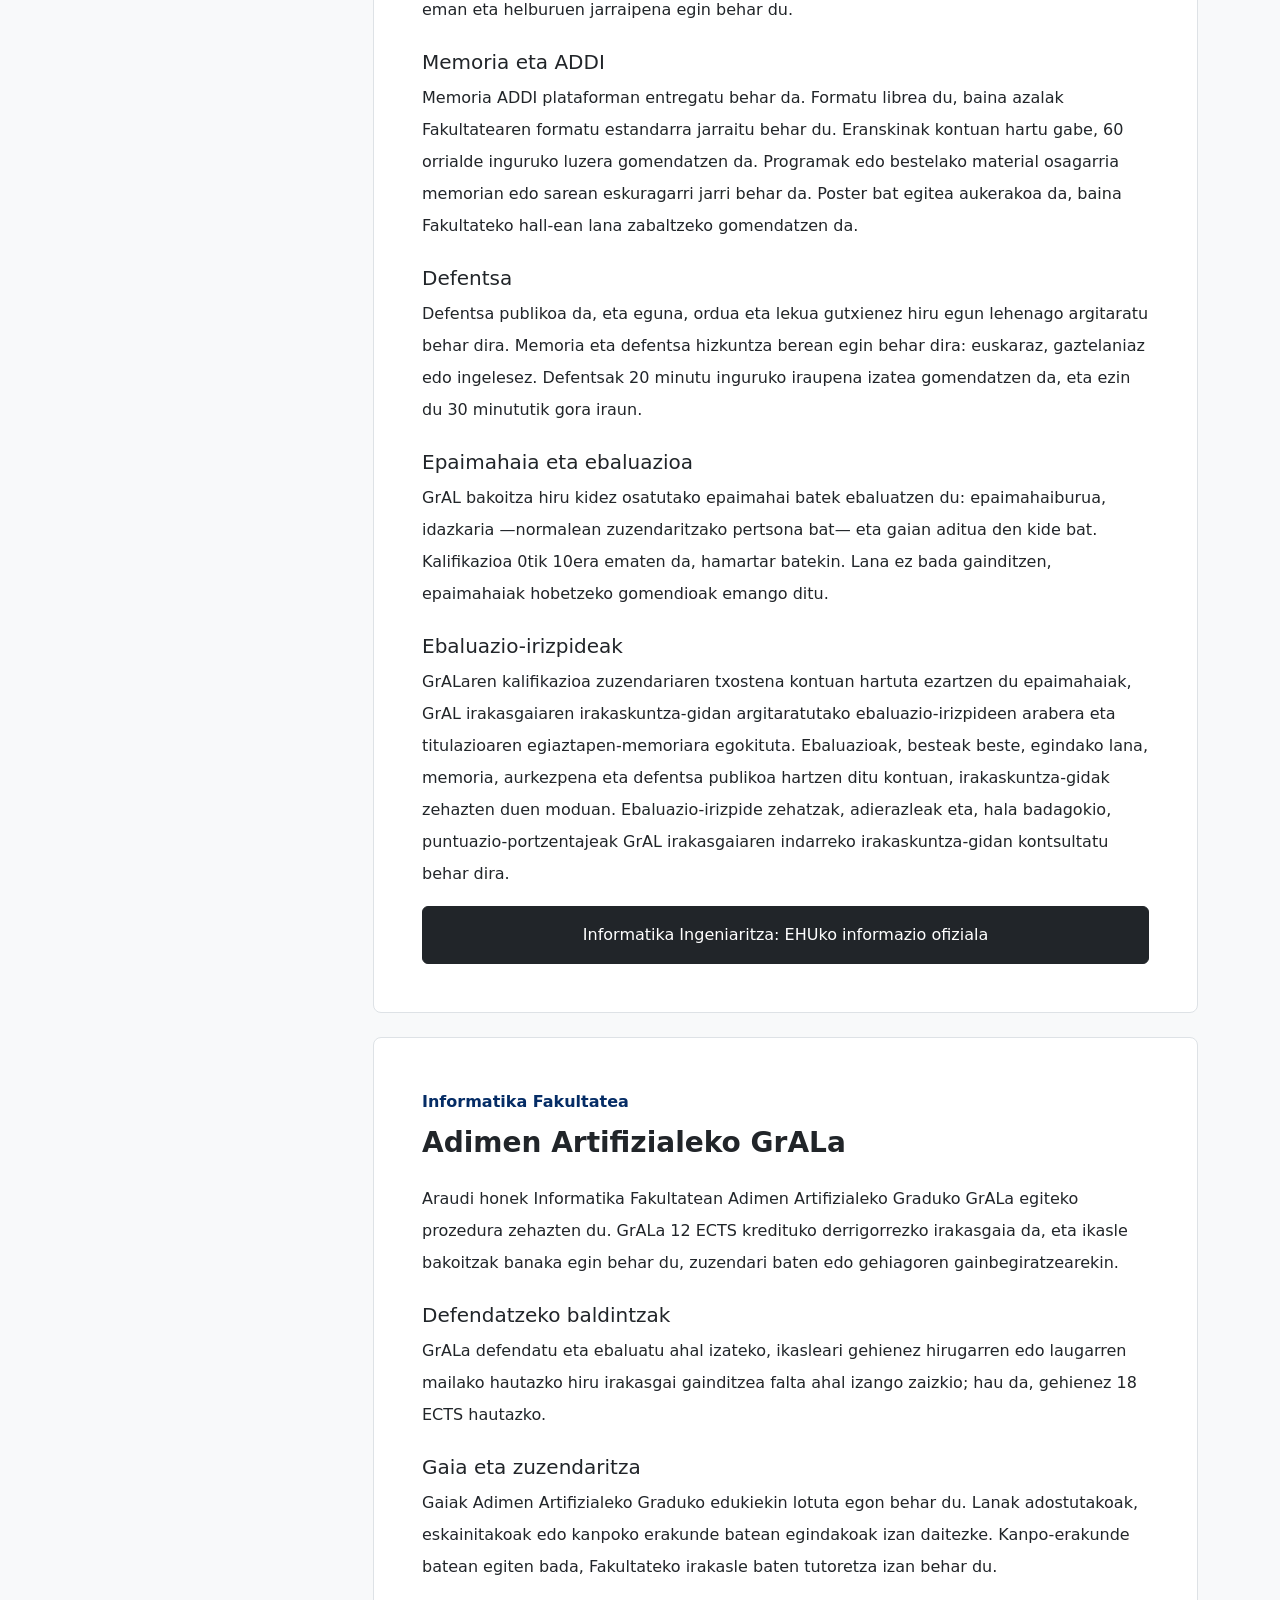
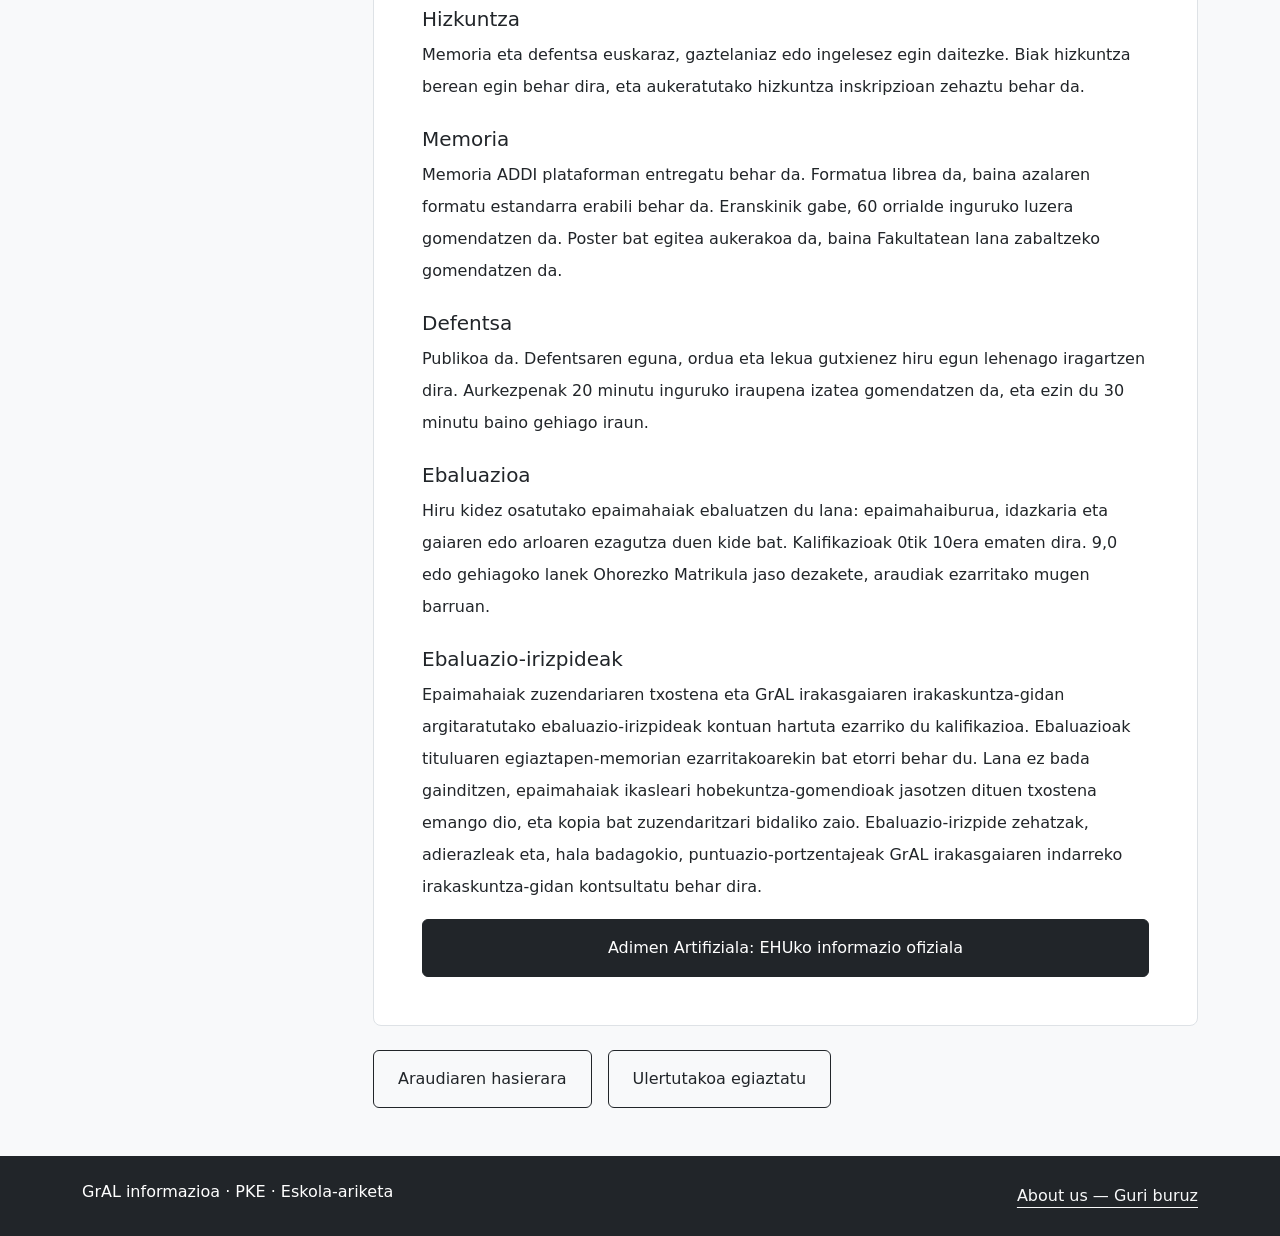
==== commit a7b34ac7: "Irisgarritasun-barra gainerako orrialdeetara gehitu" ====
--- a/araudia.html
+++ b/araudia.html
@@ -1,5 +1,5 @@
 <!doctype html>
-<html lang="eu"><head><meta charset="utf-8"><meta name="viewport" content="width=device-width, initial-scale=1"><title>Araudia · GrAL informazioa</title><link href="https://cdn.jsdelivr.net/npm/bootstrap@5.3.8/dist/css/bootstrap.min.css" rel="stylesheet"></head>
+<html lang="eu"><head><meta charset="utf-8"><meta name="viewport" content="width=device-width, initial-scale=1"><title>Araudia · GrAL informazioa</title><link href="https://cdn.jsdelivr.net/npm/bootstrap@5.3.8/dist/css/bootstrap.min.css" rel="stylesheet"><link href="style.css" rel="stylesheet"></head>
 <body class="bg-light text-dark d-flex flex-column min-vh-100">
 <a class="visually-hidden-focusable d-inline-block bg-white text-dark p-3" href="#edukiNagusia">Eduki nagusira joan</a>
 <header><nav class="navbar navbar-expand-lg bg-dark py-3" data-bs-theme="dark" aria-label="Nabigazio nagusia"><div class="container"><a class="navbar-brand fw-semibold fs-5 me-2" href="index.html">GrAL informazioa</a><button class="navbar-toggler border-light text-white px-3 py-2" type="button" data-bs-toggle="collapse" data-bs-target="#menuNagusia" aria-controls="menuNagusia" aria-expanded="false" aria-label="Nabigazio-menua ireki edo itxi"><span class="navbar-toggler-icon" aria-hidden="true"></span><span class="small ms-2">Menua</span></button><div class="collapse navbar-collapse" id="menuNagusia"><ul class="navbar-nav ms-auto gap-2 pt-3 pt-lg-0"><li class="nav-item"><a class="nav-link text-white px-3 py-2" href="index.html">Hasiera</a></li><li class="nav-item"><a class="nav-link active text-white fw-semibold text-decoration-underline link-offset-3 px-3 py-2" aria-current="page" href="araudia.html">Araudia</a></li><li class="nav-item"><a class="nav-link text-white px-3 py-2" href="memoriak.html">Aurreko GrAL</a></li><li class="nav-item"><a class="nav-link text-white px-3 py-2" href="egutegia.html">Egutegiak</a></li><li class="nav-item"><a class="nav-link text-white px-3 py-2" href="galdetegia.html">Prest zaude?</a></li><li class="nav-item"><a class="nav-link text-white px-3 py-2" href="index.html#about">Guri buruz</a></li></ul></div></div></nav></header>
@@ -15,5 +15,5 @@
 <section id="adimen-artifiziala" class="bg-white border rounded-3 p-4 p-md-5" aria-labelledby="aaIzenburua"><p class="text-primary-emphasis fw-semibold mb-2">Informatika Fakultatea</p><h2 id="aaIzenburua" class="h3 fw-bold mb-4">Adimen Artifizialeko GrALa</h2><p>Araudi honek Informatika Fakultatean Adimen Artifizialeko Graduko GrALa egiteko prozedura zehazten du. GrALa 12 ECTS kredituko derrigorrezko irakasgaia da, eta ikasle bakoitzak banaka egin behar du, zuzendari baten edo gehiagoren gainbegiratzearekin.</p><h3 class="h5 mt-4">Defendatzeko baldintzak</h3><p>GrALa defendatu eta ebaluatu ahal izateko, ikasleari gehienez hirugarren edo laugarren mailako hautazko hiru irakasgai gainditzea falta ahal izango zaizkio; hau da, gehienez 18 ECTS hautazko.</p><h3 class="h5 mt-4">Gaia eta zuzendaritza</h3><p>Gaiak Adimen Artifizialeko Graduko edukiekin lotuta egon behar du. Lanak adostutakoak, eskainitakoak edo kanpoko erakunde batean egindakoak izan daitezke. Kanpo-erakunde batean egiten bada, Fakultateko irakasle baten tutoretza izan behar du.</p><h3 class="h5 mt-4">Hizkuntza</h3><p>Memoria eta defentsa euskaraz, gaztelaniaz edo ingelesez egin daitezke. Biak hizkuntza berean egin behar dira, eta aukeratutako hizkuntza inskripzioan zehaztu behar da.</p><h3 class="h5 mt-4">Memoria</h3><p>Memoria ADDI plataforman entregatu behar da. Formatua librea da, baina azalaren formatu estandarra erabili behar da. Eranskinik gabe, 60 orrialde inguruko luzera gomendatzen da. Poster bat egitea aukerakoa da, baina Fakultatean lana zabaltzeko gomendatzen da.</p><h3 class="h5 mt-4">Defentsa</h3><p>Publikoa da. Defentsaren eguna, ordua eta lekua gutxienez hiru egun lehenago iragartzen dira. Aurkezpenak 20 minutu inguruko iraupena izatea gomendatzen da, eta ezin du 30 minutu baino gehiago iraun.</p><h3 class="h5 mt-4">Ebaluazioa</h3><p>Hiru kidez osatutako epaimahaiak ebaluatzen du lana: epaimahaiburua, idazkaria eta gaiaren edo arloaren ezagutza duen kide bat. Kalifikazioak 0tik 10era ematen dira. 9,0 edo gehiagoko lanek Ohorezko Matrikula jaso dezakete, araudiak ezarritako mugen barruan.</p><h3 class="h5 mt-4">Ebaluazio-irizpideak</h3><p>Epaimahaiak zuzendariaren txostena eta GrAL irakasgaiaren irakaskuntza-gidan argitaratutako ebaluazio-irizpideak kontuan hartuta ezarriko du kalifikazioa. Ebaluazioak tituluaren egiaztapen-memorian ezarritakoarekin bat etorri behar du. Lana ez bada gainditzen, epaimahaiak ikasleari hobekuntza-gomendioak jasotzen dituen txostena emango dio, eta kopia bat zuzendaritzari bidaliko zaio. Ebaluazio-irizpide zehatzak, adierazleak eta, hala badagokio, puntuazio-portzentajeak GrAL irakasgaiaren indarreko irakaskuntza-gidan kontsultatu behar dira.</p><a class="btn btn-dark w-100 py-3 px-3 text-wrap" href="https://www.ehu.eus/eu/web/informatika-fakultatea/aa-gradu-amaierako-lana">Adimen Artifiziala: EHUko informazio ofiziala</a></section>
 <div class="d-flex flex-column flex-sm-row gap-3 mt-4"><a class="btn btn-outline-dark py-3 px-4" href="#edukiNagusia">Araudiaren hasierara</a><a class="btn btn-outline-dark py-3 px-4" href="galdetegia.html">Ulertutakoa egiaztatu</a></div>
 </div></div></div></main>
-<footer class="bg-dark text-white py-4"><div class="container d-flex flex-column flex-md-row justify-content-between align-items-start gap-3"><p class="mb-0">GrAL informazioa · PKE · Eskola-ariketa</p><a class="link-light link-offset-3 py-1" href="index.html#about">About us — Guri buruz</a></div></footer><script src="https://cdn.jsdelivr.net/npm/bootstrap@5.3.8/dist/js/bootstrap.bundle.min.js"></script>
+<footer class="bg-dark text-white py-4"><div class="container d-flex flex-column flex-md-row justify-content-between align-items-start gap-3"><p class="mb-0">GrAL informazioa · PKE · Eskola-ariketa</p><a class="link-light link-offset-3 py-1" href="index.html#about">About us — Guri buruz</a></div></footer><script src="https://cdn.jsdelivr.net/npm/bootstrap@5.3.8/dist/js/bootstrap.bundle.min.js"></script><script src="accessibility.js"></script>
 </body></html>
--- a/style.css
+++ b/style.css
@@ -0,0 +1,14 @@
+.kontraste-altua,
+.kontraste-altua * {
+  background-color: #000 !important;
+  color: #fff !important;
+  border-color: #fff !important;
+  box-shadow: none !important;
+}
+.kontraste-altua a {
+  color: #ff0 !important;
+  text-decoration: underline !important;
+}
+.kontraste-altua img {
+  filter: grayscale(1) contrast(1.2);
+}
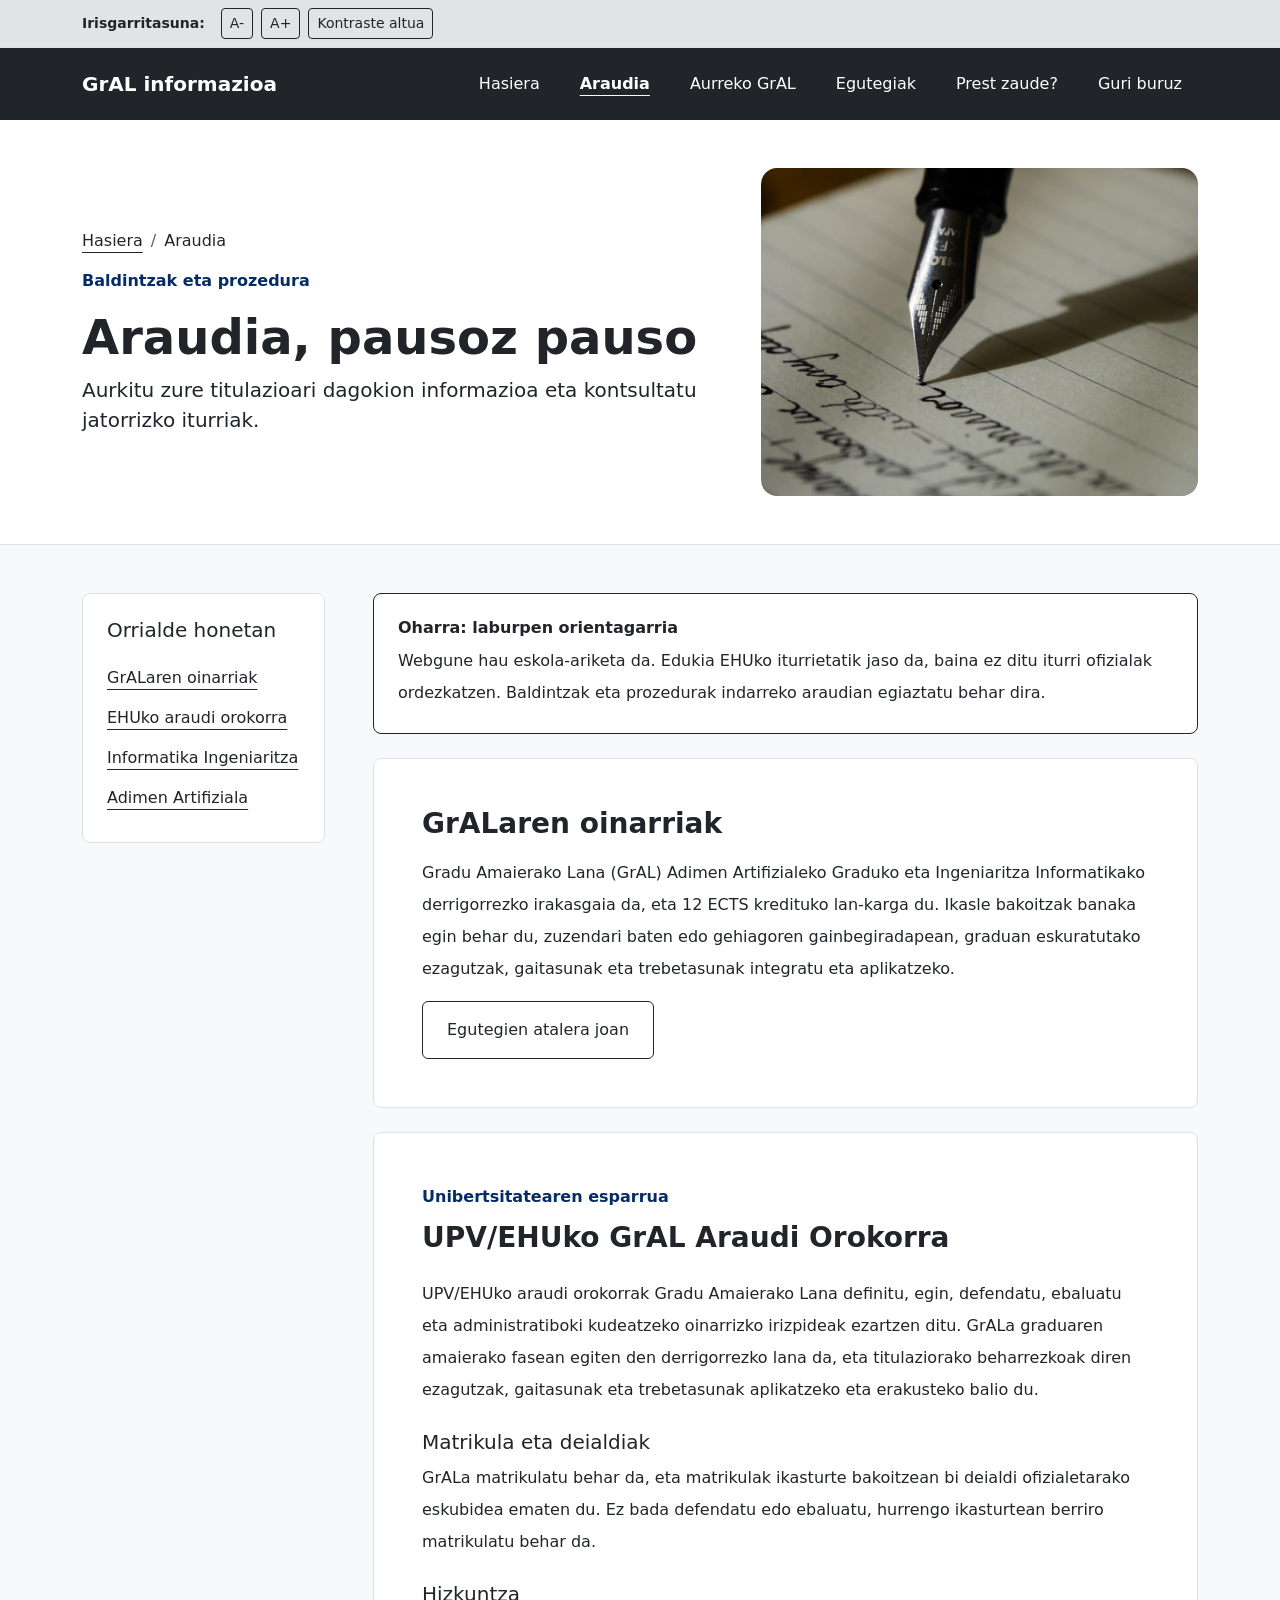
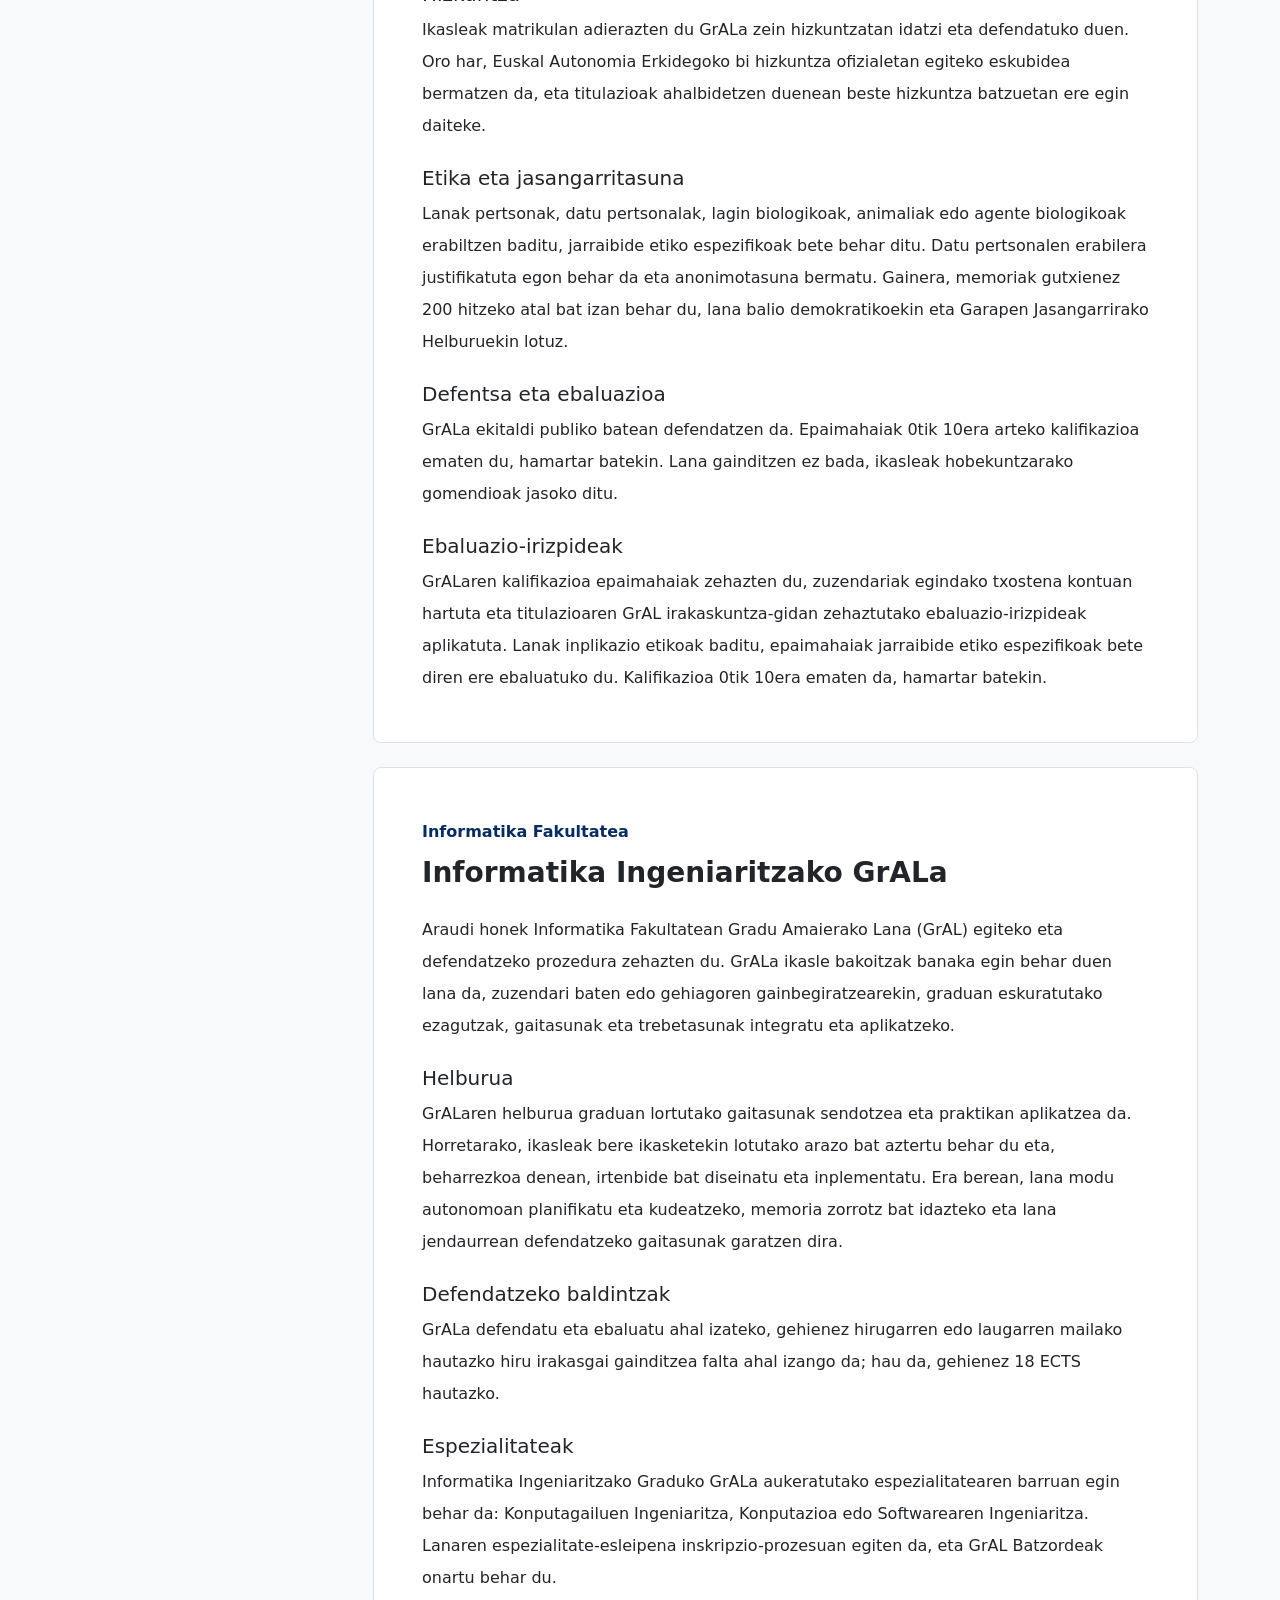
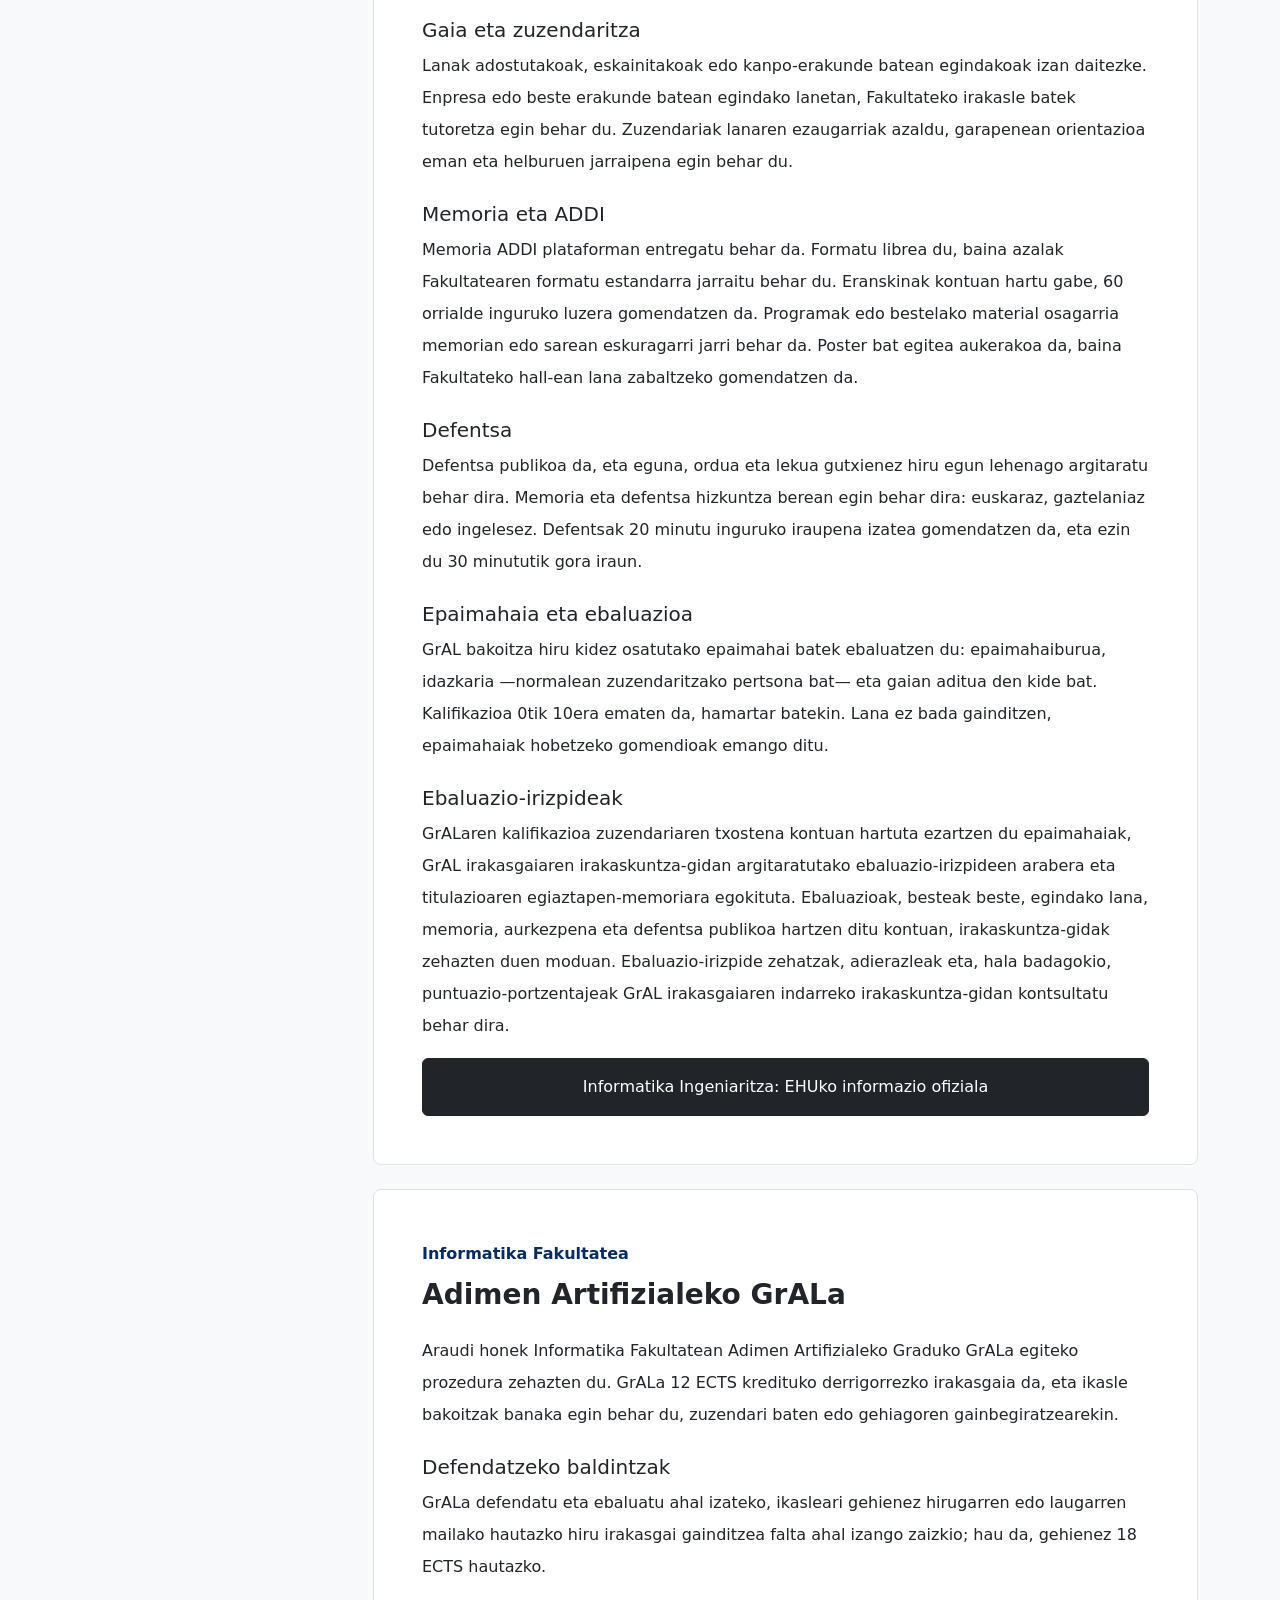
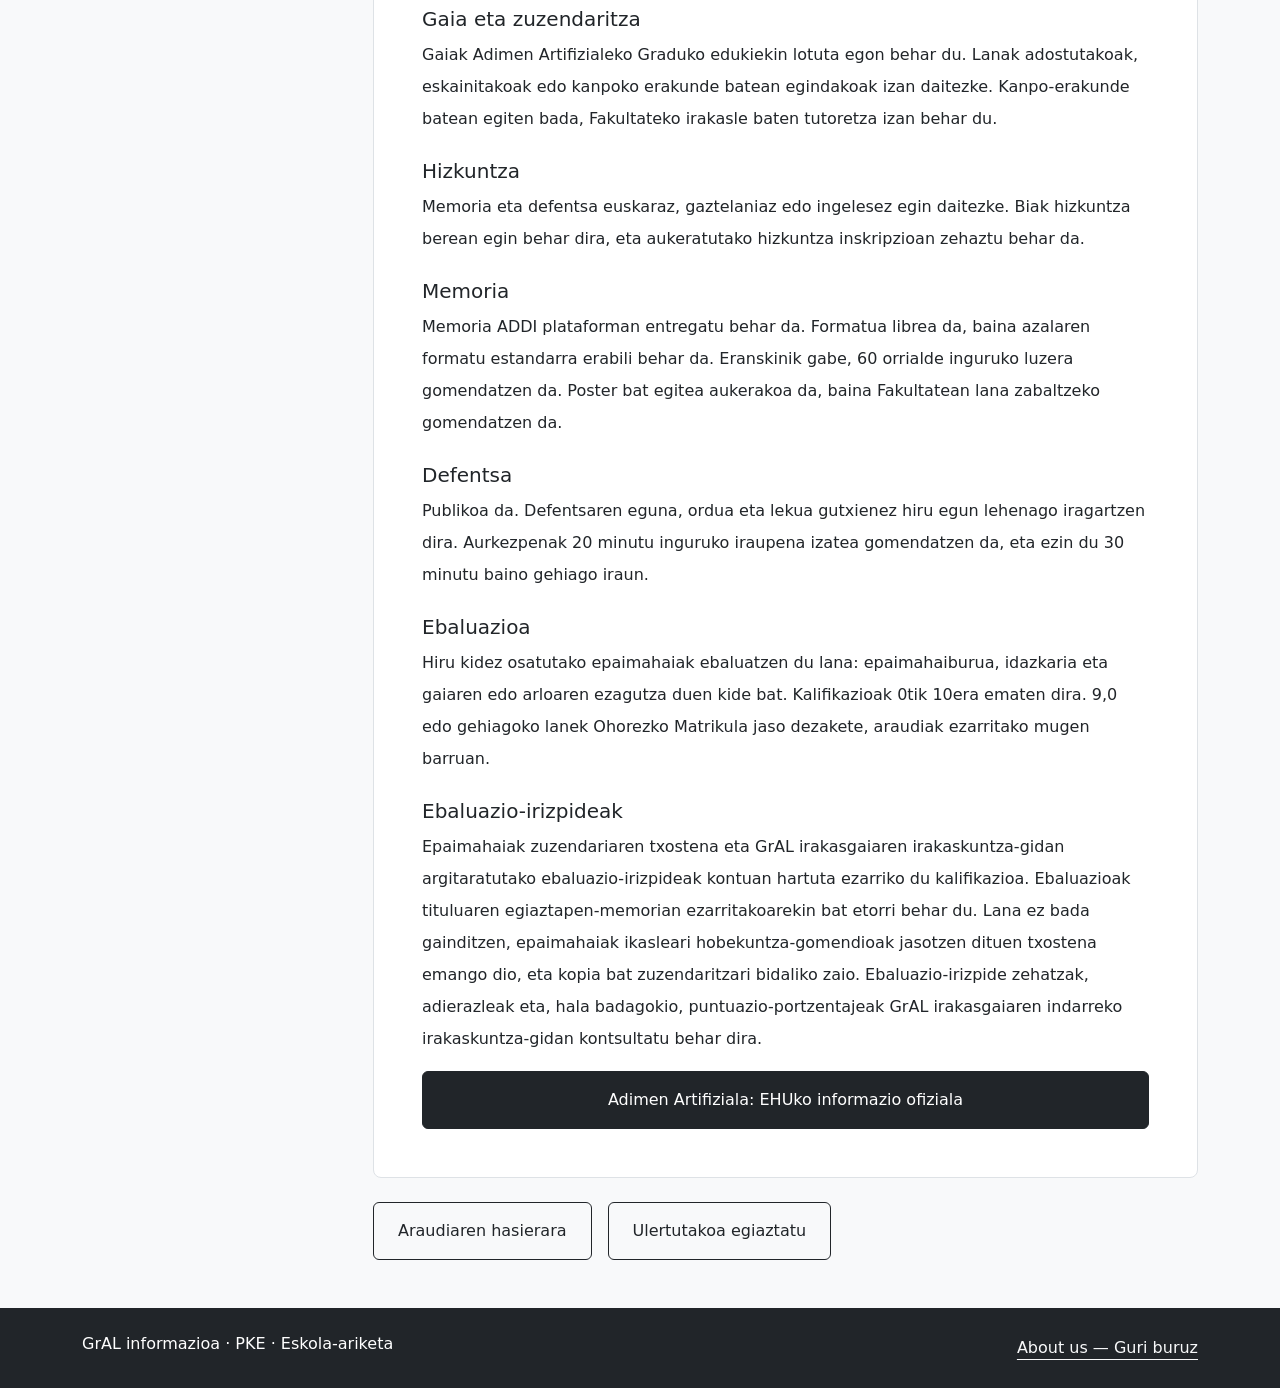
==== commit b14651ac: "Argazkiak txertatuz" ====
--- a/araudia.html
+++ b/araudia.html
@@ -1,10 +1,10 @@
 <!doctype html>
-<html lang="eu"><head><meta charset="utf-8"><meta name="viewport" content="width=device-width, initial-scale=1"><title>Araudia · GrAL informazioa</title><link href="https://cdn.jsdelivr.net/npm/bootstrap@5.3.8/dist/css/bootstrap.min.css" rel="stylesheet"><link href="style.css" rel="stylesheet"></head>
+<html lang="eu"><head><meta charset="utf-8"><meta name="viewport" content="width=device-width, initial-scale=1"><title>Araudia · GrAL informazioa</title><link href="https://cdn.jsdelivr.net/npm/bootstrap@5.3.8/dist/css/bootstrap.min.css" rel="stylesheet"><link href="src/css/style.css" rel="stylesheet"></head>
 <body class="bg-light text-dark d-flex flex-column min-vh-100">
 <a class="visually-hidden-focusable d-inline-block bg-white text-dark p-3" href="#edukiNagusia">Eduki nagusira joan</a>
 <header><nav class="navbar navbar-expand-lg bg-dark py-3" data-bs-theme="dark" aria-label="Nabigazio nagusia"><div class="container"><a class="navbar-brand fw-semibold fs-5 me-2" href="index.html">GrAL informazioa</a><button class="navbar-toggler border-light text-white px-3 py-2" type="button" data-bs-toggle="collapse" data-bs-target="#menuNagusia" aria-controls="menuNagusia" aria-expanded="false" aria-label="Nabigazio-menua ireki edo itxi"><span class="navbar-toggler-icon" aria-hidden="true"></span><span class="small ms-2">Menua</span></button><div class="collapse navbar-collapse" id="menuNagusia"><ul class="navbar-nav ms-auto gap-2 pt-3 pt-lg-0"><li class="nav-item"><a class="nav-link text-white px-3 py-2" href="index.html">Hasiera</a></li><li class="nav-item"><a class="nav-link active text-white fw-semibold text-decoration-underline link-offset-3 px-3 py-2" aria-current="page" href="araudia.html">Araudia</a></li><li class="nav-item"><a class="nav-link text-white px-3 py-2" href="memoriak.html">Aurreko GrAL</a></li><li class="nav-item"><a class="nav-link text-white px-3 py-2" href="egutegia.html">Egutegiak</a></li><li class="nav-item"><a class="nav-link text-white px-3 py-2" href="galdetegia.html">Prest zaude?</a></li><li class="nav-item"><a class="nav-link text-white px-3 py-2" href="index.html#about">Guri buruz</a></li></ul></div></div></nav></header>
 <main id="edukiNagusia" tabindex="-1" class="flex-grow-1">
-<div class="bg-white border-bottom"><div class="container py-4 py-lg-5"><nav aria-label="Kokapena"><ol class="breadcrumb"><li class="breadcrumb-item"><a class="link-dark link-offset-3" href="index.html">Hasiera</a></li><li class="breadcrumb-item active text-dark" aria-current="page">Araudia</li></ol></nav><p class="text-primary-emphasis fw-semibold">Baldintzak eta prozedura</p><h1 class="display-5 fw-bold">Araudia, pausoz pauso</h1><p class="lead mb-0">Aurkitu zure titulazioari dagokion informazioa eta kontsultatu jatorrizko iturriak.</p></div></div>
+<div class="bg-white border-bottom"><div class="container py-4 py-lg-5"><div class="row g-4 g-lg-5 align-items-center"><div class="col-12 col-lg-7"><nav aria-label="Kokapena"><ol class="breadcrumb"><li class="breadcrumb-item"><a class="link-dark link-offset-3" href="index.html">Hasiera</a></li><li class="breadcrumb-item active text-dark" aria-current="page">Araudia</li></ol></nav><p class="text-primary-emphasis fw-semibold">Baldintzak eta prozedura</p><h1 class="display-5 fw-bold">Araudia, pausoz pauso</h1><p class="lead mb-0">Aurkitu zure titulazioari dagokion informazioa eta kontsultatu jatorrizko iturriak.</p></div><div class="col-12 col-lg-5"><div class="ratio ratio-4x3"><img src="src/img/araudia-idazketa.webp" alt="Boligrafo batek paper batean idazten" class="w-100 h-100 object-fit-cover rounded-4"></div></div></div></div></div>
 <div class="container py-4 py-lg-5"><div class="row g-4 g-xl-5">
 <aside class="col-12 col-lg-4 col-xl-3"><nav class="bg-white border rounded-3 p-4" aria-labelledby="atalak"><h2 id="atalak" class="h5 mb-3">Orrialde honetan</h2><ul class="list-unstyled mb-0"><li><a class="d-block link-dark link-offset-3 py-2" href="#sarrera">GrALaren oinarriak</a></li><li><a class="d-block link-dark link-offset-3 py-2" href="#orokorra">EHUko araudi orokorra</a></li><li><a class="d-block link-dark link-offset-3 py-2" href="#informatika">Informatika Ingeniaritza</a></li><li><a class="d-block link-dark link-offset-3 py-2" href="#adimen-artifiziala">Adimen Artifiziala</a></li></ul></nav></aside>
 <div class="col-12 col-lg-8 col-xl-9 lh-lg">
@@ -15,5 +15,5 @@
 <section id="adimen-artifiziala" class="bg-white border rounded-3 p-4 p-md-5" aria-labelledby="aaIzenburua"><p class="text-primary-emphasis fw-semibold mb-2">Informatika Fakultatea</p><h2 id="aaIzenburua" class="h3 fw-bold mb-4">Adimen Artifizialeko GrALa</h2><p>Araudi honek Informatika Fakultatean Adimen Artifizialeko Graduko GrALa egiteko prozedura zehazten du. GrALa 12 ECTS kredituko derrigorrezko irakasgaia da, eta ikasle bakoitzak banaka egin behar du, zuzendari baten edo gehiagoren gainbegiratzearekin.</p><h3 class="h5 mt-4">Defendatzeko baldintzak</h3><p>GrALa defendatu eta ebaluatu ahal izateko, ikasleari gehienez hirugarren edo laugarren mailako hautazko hiru irakasgai gainditzea falta ahal izango zaizkio; hau da, gehienez 18 ECTS hautazko.</p><h3 class="h5 mt-4">Gaia eta zuzendaritza</h3><p>Gaiak Adimen Artifizialeko Graduko edukiekin lotuta egon behar du. Lanak adostutakoak, eskainitakoak edo kanpoko erakunde batean egindakoak izan daitezke. Kanpo-erakunde batean egiten bada, Fakultateko irakasle baten tutoretza izan behar du.</p><h3 class="h5 mt-4">Hizkuntza</h3><p>Memoria eta defentsa euskaraz, gaztelaniaz edo ingelesez egin daitezke. Biak hizkuntza berean egin behar dira, eta aukeratutako hizkuntza inskripzioan zehaztu behar da.</p><h3 class="h5 mt-4">Memoria</h3><p>Memoria ADDI plataforman entregatu behar da. Formatua librea da, baina azalaren formatu estandarra erabili behar da. Eranskinik gabe, 60 orrialde inguruko luzera gomendatzen da. Poster bat egitea aukerakoa da, baina Fakultatean lana zabaltzeko gomendatzen da.</p><h3 class="h5 mt-4">Defentsa</h3><p>Publikoa da. Defentsaren eguna, ordua eta lekua gutxienez hiru egun lehenago iragartzen dira. Aurkezpenak 20 minutu inguruko iraupena izatea gomendatzen da, eta ezin du 30 minutu baino gehiago iraun.</p><h3 class="h5 mt-4">Ebaluazioa</h3><p>Hiru kidez osatutako epaimahaiak ebaluatzen du lana: epaimahaiburua, idazkaria eta gaiaren edo arloaren ezagutza duen kide bat. Kalifikazioak 0tik 10era ematen dira. 9,0 edo gehiagoko lanek Ohorezko Matrikula jaso dezakete, araudiak ezarritako mugen barruan.</p><h3 class="h5 mt-4">Ebaluazio-irizpideak</h3><p>Epaimahaiak zuzendariaren txostena eta GrAL irakasgaiaren irakaskuntza-gidan argitaratutako ebaluazio-irizpideak kontuan hartuta ezarriko du kalifikazioa. Ebaluazioak tituluaren egiaztapen-memorian ezarritakoarekin bat etorri behar du. Lana ez bada gainditzen, epaimahaiak ikasleari hobekuntza-gomendioak jasotzen dituen txostena emango dio, eta kopia bat zuzendaritzari bidaliko zaio. Ebaluazio-irizpide zehatzak, adierazleak eta, hala badagokio, puntuazio-portzentajeak GrAL irakasgaiaren indarreko irakaskuntza-gidan kontsultatu behar dira.</p><a class="btn btn-dark w-100 py-3 px-3 text-wrap" href="https://www.ehu.eus/eu/web/informatika-fakultatea/aa-gradu-amaierako-lana">Adimen Artifiziala: EHUko informazio ofiziala</a></section>
 <div class="d-flex flex-column flex-sm-row gap-3 mt-4"><a class="btn btn-outline-dark py-3 px-4" href="#edukiNagusia">Araudiaren hasierara</a><a class="btn btn-outline-dark py-3 px-4" href="galdetegia.html">Ulertutakoa egiaztatu</a></div>
 </div></div></div></main>
-<footer class="bg-dark text-white py-4"><div class="container d-flex flex-column flex-md-row justify-content-between align-items-start gap-3"><p class="mb-0">GrAL informazioa · PKE · Eskola-ariketa</p><a class="link-light link-offset-3 py-1" href="index.html#about">About us — Guri buruz</a></div></footer><script src="https://cdn.jsdelivr.net/npm/bootstrap@5.3.8/dist/js/bootstrap.bundle.min.js"></script><script src="accessibility.js"></script>
+<footer class="bg-dark text-white py-4"><div class="container d-flex flex-column flex-md-row justify-content-between align-items-start gap-3"><p class="mb-0">GrAL informazioa · PKE · Eskola-ariketa</p><a class="link-light link-offset-3 py-1" href="index.html#about">About us — Guri buruz</a></div></footer><script src="https://cdn.jsdelivr.net/npm/bootstrap@5.3.8/dist/js/bootstrap.bundle.min.js"></script><script src="src/js/accessibility.js"></script>
 </body></html>
--- a/src/css/style.css
+++ b/src/css/style.css
@@ -0,0 +1,14 @@
+.kontraste-altua,
+.kontraste-altua * {
+  background-color: #000 !important;
+  color: #fff !important;
+  border-color: #fff !important;
+  box-shadow: none !important;
+}
+.kontraste-altua a {
+  color: #ff0 !important;
+  text-decoration: underline !important;
+}
+.kontraste-altua img {
+  filter: grayscale(1) contrast(1.2);
+}
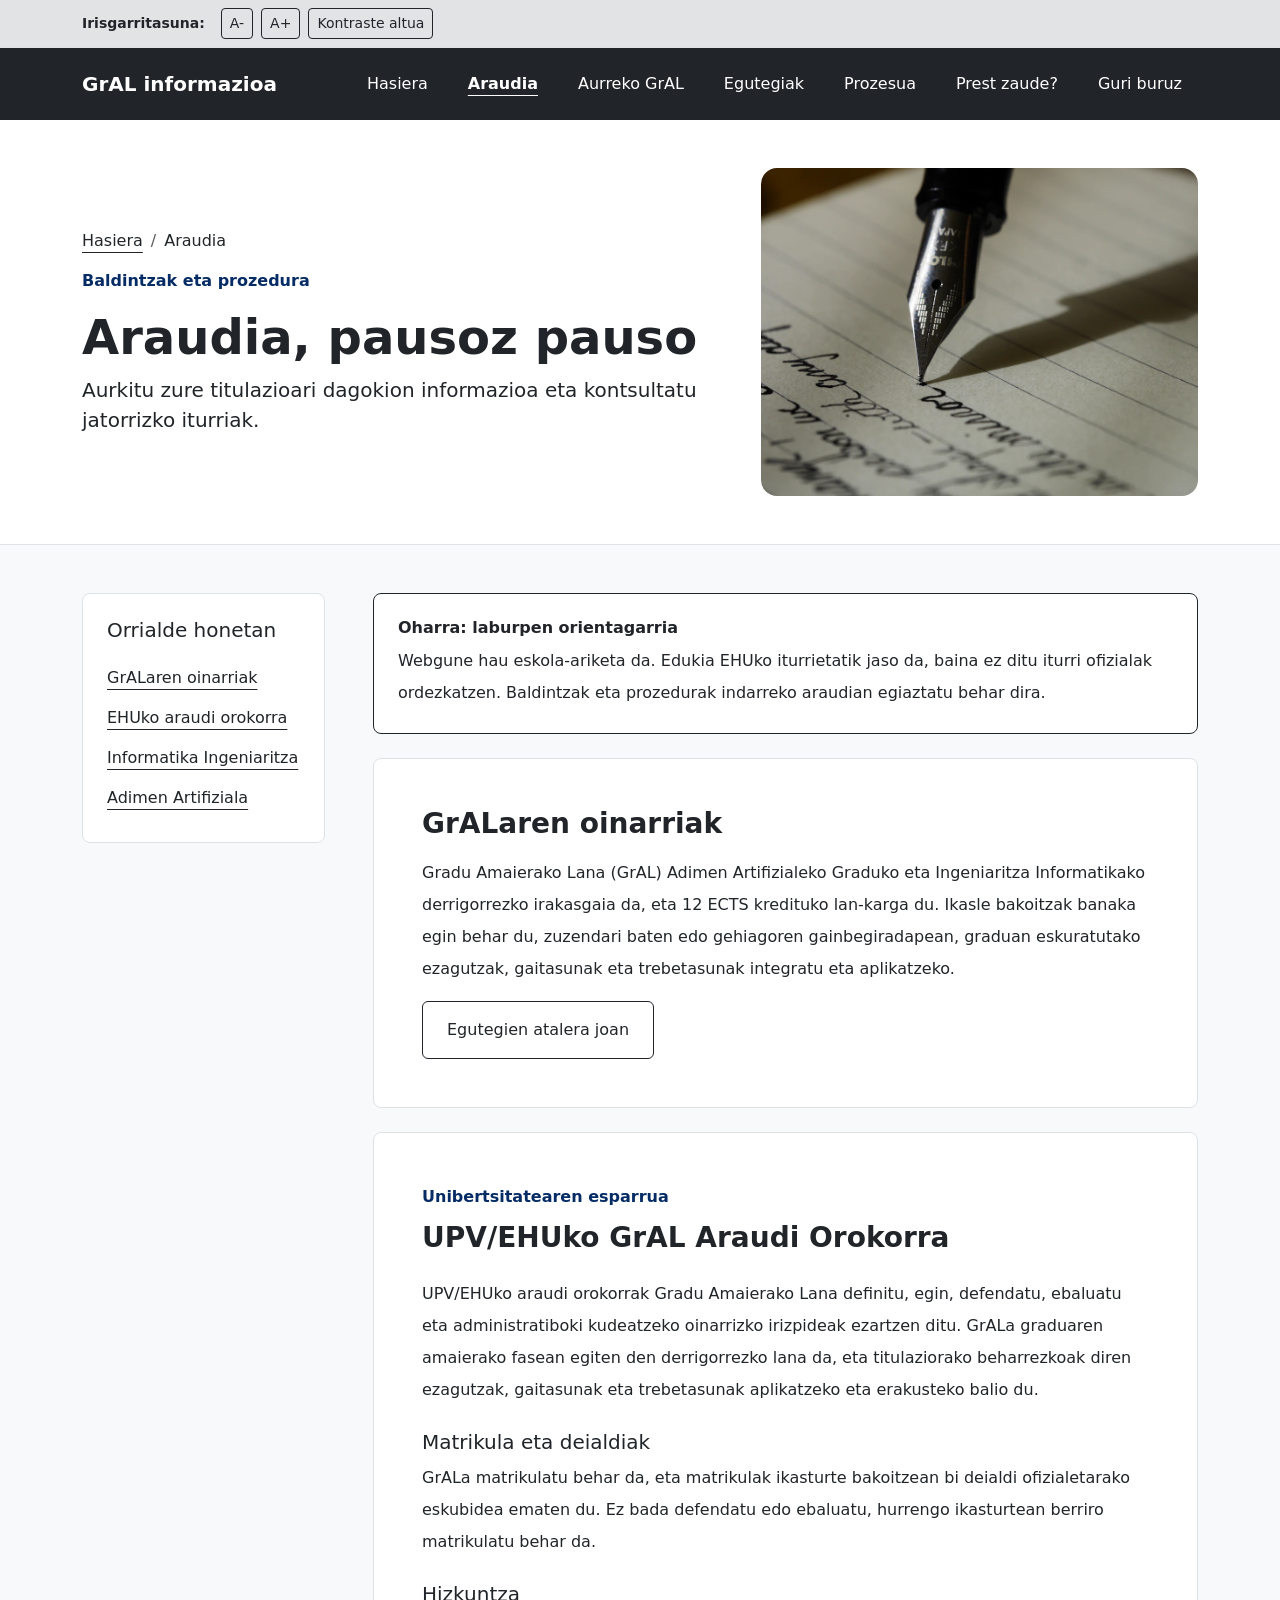
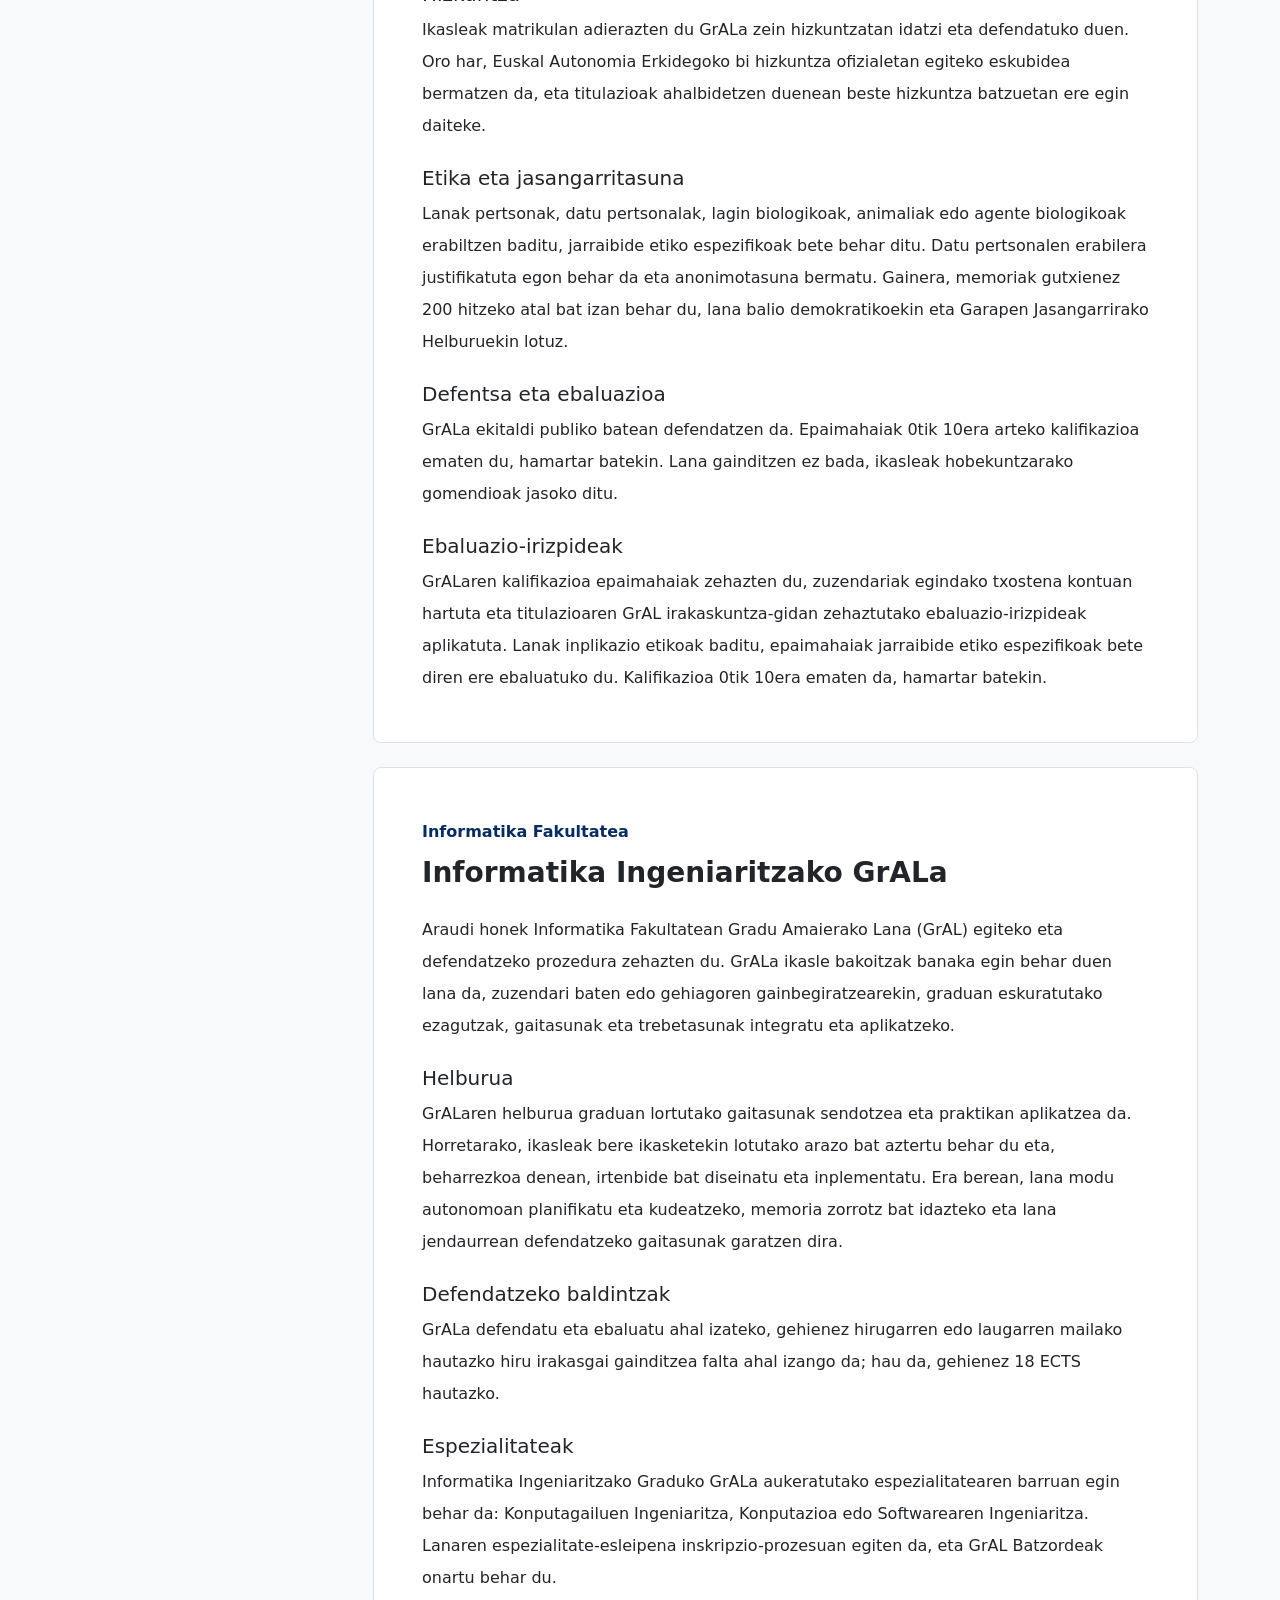
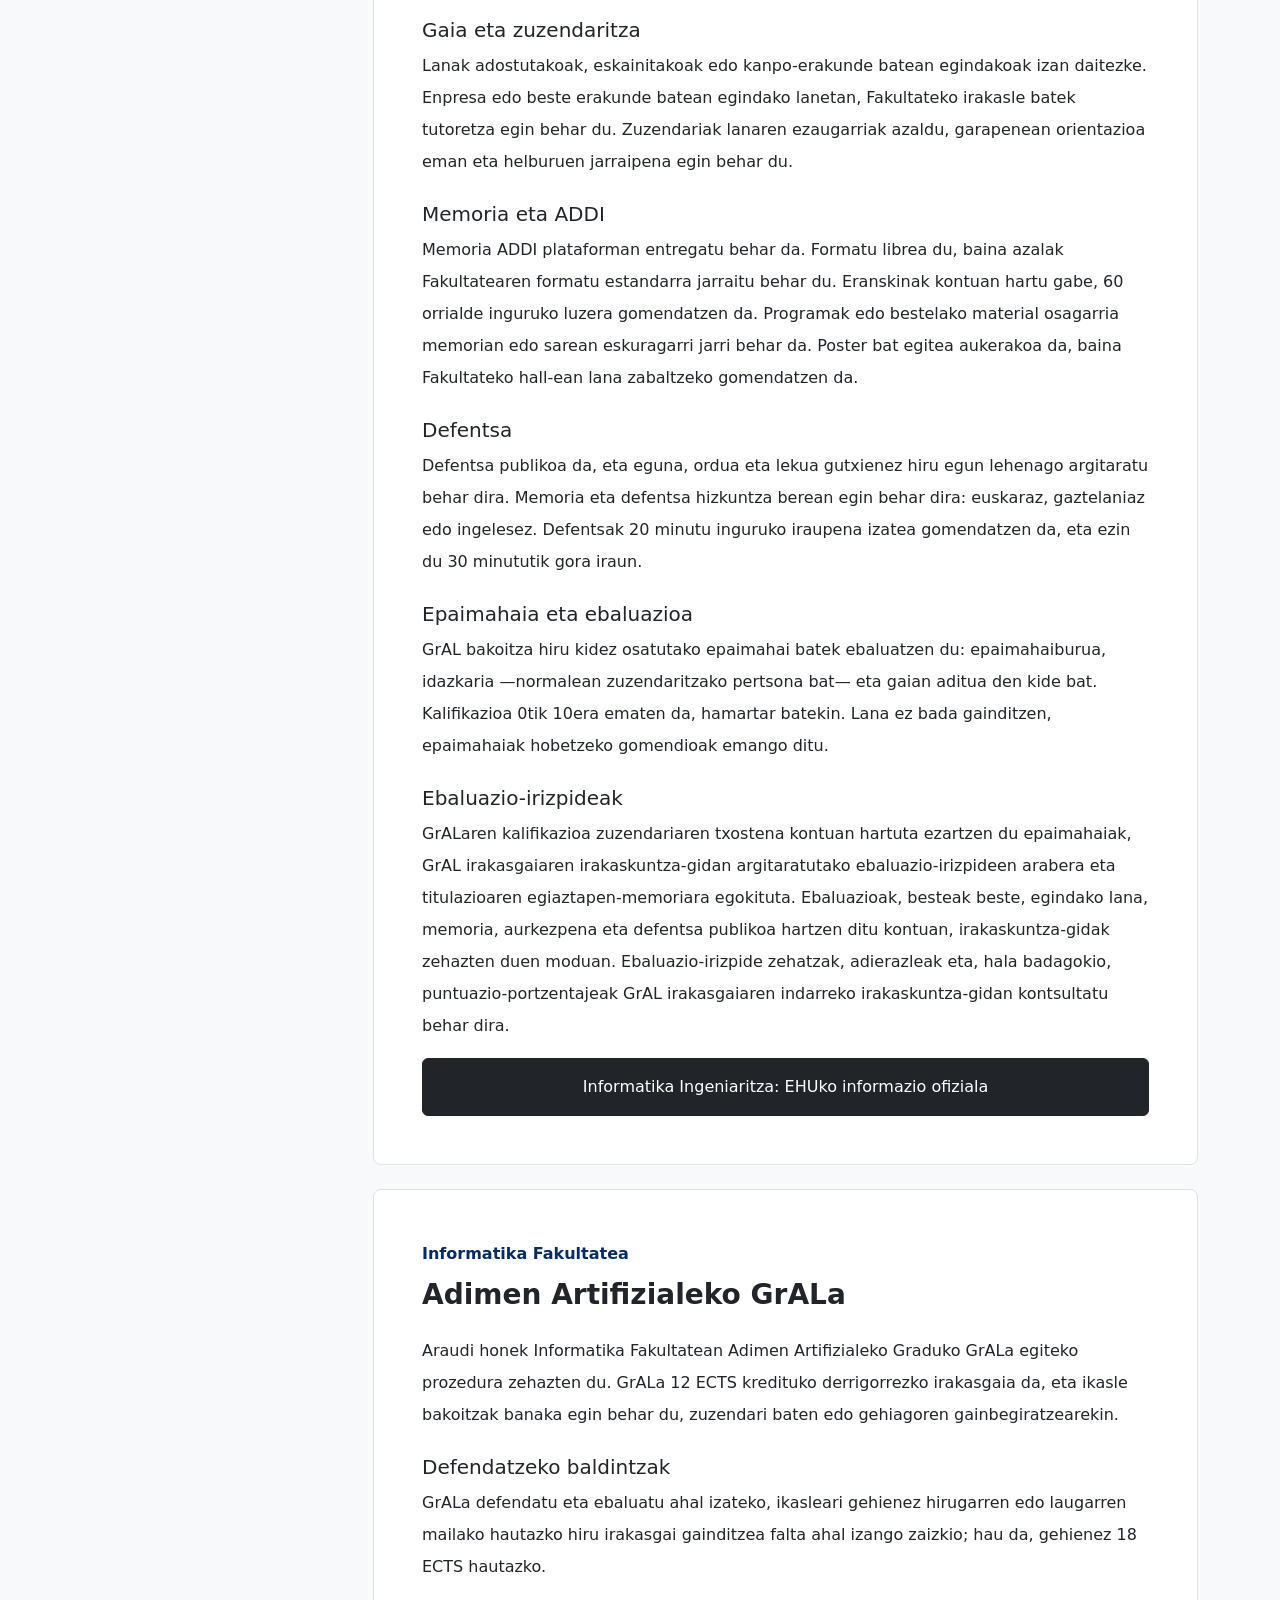
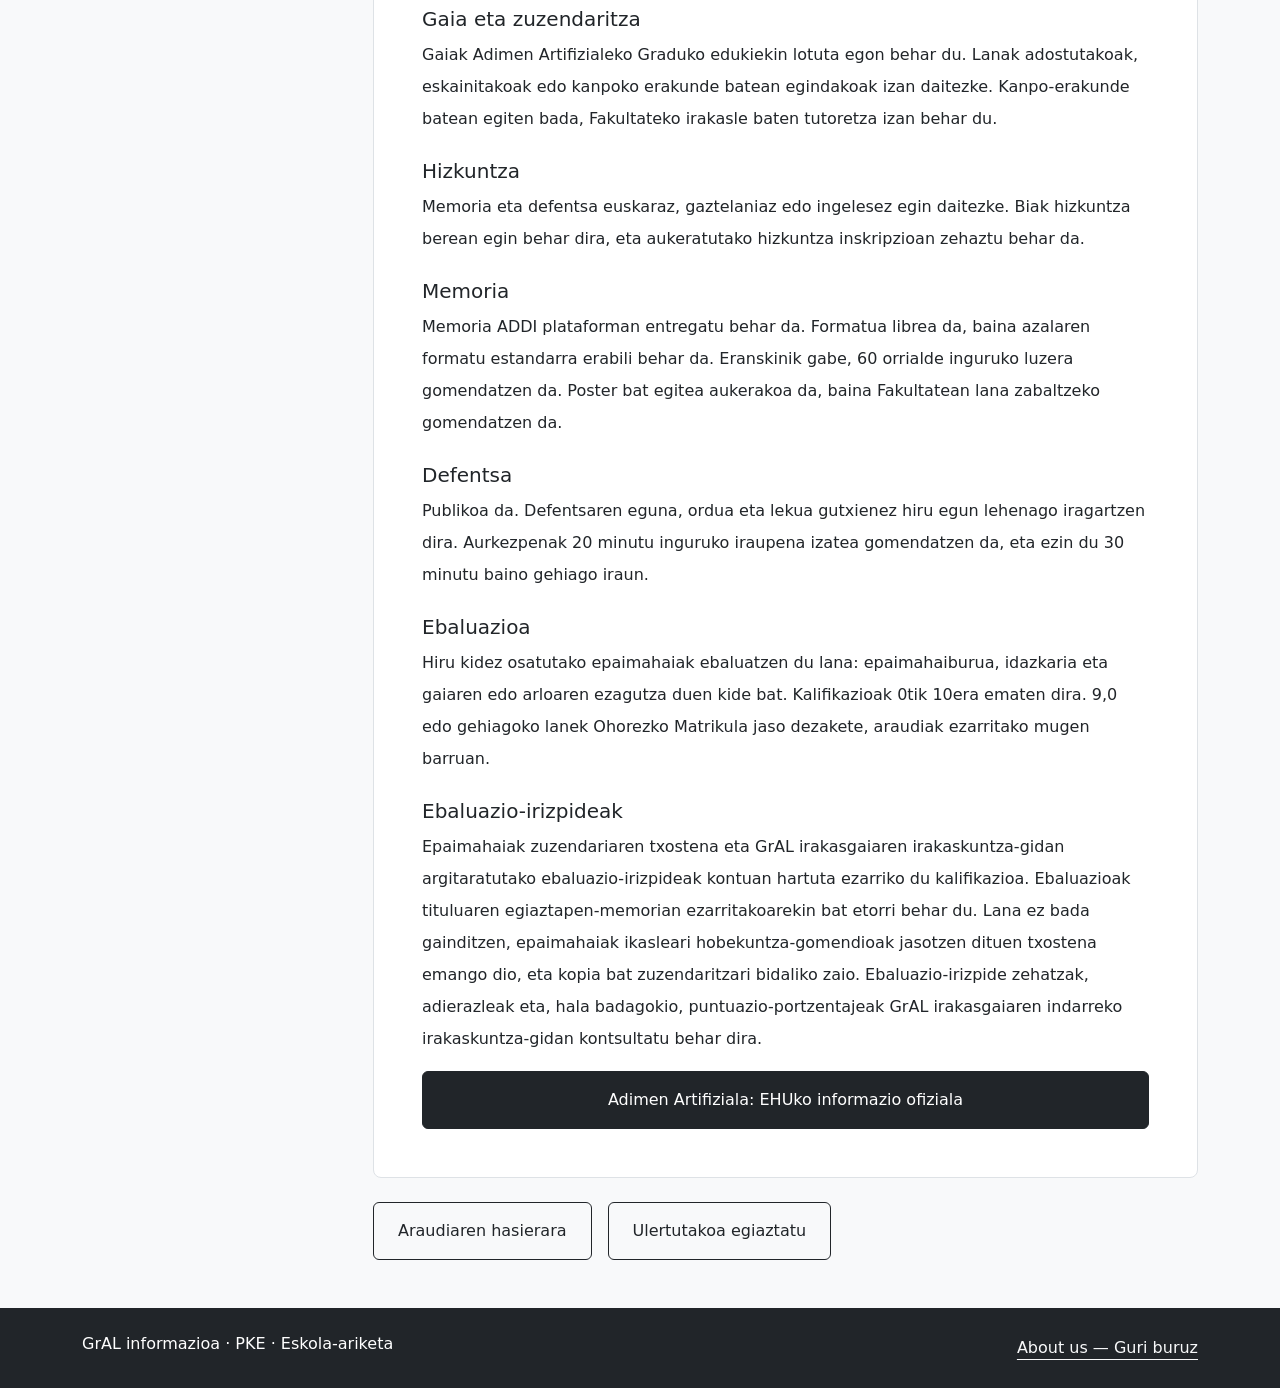
==== commit a04da77b: "Zer behar" ====
--- a/araudia.html
+++ b/araudia.html
@@ -1,19 +1,244 @@
 <!doctype html>
-<html lang="eu"><head><meta charset="utf-8"><meta name="viewport" content="width=device-width, initial-scale=1"><title>Araudia · GrAL informazioa</title><link href="https://cdn.jsdelivr.net/npm/bootstrap@5.3.8/dist/css/bootstrap.min.css" rel="stylesheet"><link href="src/css/style.css" rel="stylesheet"></head>
+<html lang="eu">
+
+<head>
+    <meta charset="utf-8">
+    <meta name="viewport" content="width=device-width, initial-scale=1">
+    <title>Araudia · GrAL informazioa</title>
+    <link href="https://cdn.jsdelivr.net/npm/bootstrap@5.3.8/dist/css/bootstrap.min.css" rel="stylesheet">
+    <link href="src/css/style.css" rel="stylesheet">
+</head>
+
 <body class="bg-light text-dark d-flex flex-column min-vh-100">
-<a class="visually-hidden-focusable d-inline-block bg-white text-dark p-3" href="#edukiNagusia">Eduki nagusira joan</a>
-<header><nav class="navbar navbar-expand-lg bg-dark py-3" data-bs-theme="dark" aria-label="Nabigazio nagusia"><div class="container"><a class="navbar-brand fw-semibold fs-5 me-2" href="index.html">GrAL informazioa</a><button class="navbar-toggler border-light text-white px-3 py-2" type="button" data-bs-toggle="collapse" data-bs-target="#menuNagusia" aria-controls="menuNagusia" aria-expanded="false" aria-label="Nabigazio-menua ireki edo itxi"><span class="navbar-toggler-icon" aria-hidden="true"></span><span class="small ms-2">Menua</span></button><div class="collapse navbar-collapse" id="menuNagusia"><ul class="navbar-nav ms-auto gap-2 pt-3 pt-lg-0"><li class="nav-item"><a class="nav-link text-white px-3 py-2" href="index.html">Hasiera</a></li><li class="nav-item"><a class="nav-link active text-white fw-semibold text-decoration-underline link-offset-3 px-3 py-2" aria-current="page" href="araudia.html">Araudia</a></li><li class="nav-item"><a class="nav-link text-white px-3 py-2" href="memoriak.html">Aurreko GrAL</a></li><li class="nav-item"><a class="nav-link text-white px-3 py-2" href="egutegia.html">Egutegiak</a></li><li class="nav-item"><a class="nav-link text-white px-3 py-2" href="galdetegia.html">Prest zaude?</a></li><li class="nav-item"><a class="nav-link text-white px-3 py-2" href="index.html#about">Guri buruz</a></li></ul></div></div></nav></header>
-<main id="edukiNagusia" tabindex="-1" class="flex-grow-1">
-<div class="bg-white border-bottom"><div class="container py-4 py-lg-5"><div class="row g-4 g-lg-5 align-items-center"><div class="col-12 col-lg-7"><nav aria-label="Kokapena"><ol class="breadcrumb"><li class="breadcrumb-item"><a class="link-dark link-offset-3" href="index.html">Hasiera</a></li><li class="breadcrumb-item active text-dark" aria-current="page">Araudia</li></ol></nav><p class="text-primary-emphasis fw-semibold">Baldintzak eta prozedura</p><h1 class="display-5 fw-bold">Araudia, pausoz pauso</h1><p class="lead mb-0">Aurkitu zure titulazioari dagokion informazioa eta kontsultatu jatorrizko iturriak.</p></div><div class="col-12 col-lg-5"><div class="ratio ratio-4x3"><img src="src/img/araudia-idazketa.webp" alt="Boligrafo batek paper batean idazten" class="w-100 h-100 object-fit-cover rounded-4"></div></div></div></div></div>
-<div class="container py-4 py-lg-5"><div class="row g-4 g-xl-5">
-<aside class="col-12 col-lg-4 col-xl-3"><nav class="bg-white border rounded-3 p-4" aria-labelledby="atalak"><h2 id="atalak" class="h5 mb-3">Orrialde honetan</h2><ul class="list-unstyled mb-0"><li><a class="d-block link-dark link-offset-3 py-2" href="#sarrera">GrALaren oinarriak</a></li><li><a class="d-block link-dark link-offset-3 py-2" href="#orokorra">EHUko araudi orokorra</a></li><li><a class="d-block link-dark link-offset-3 py-2" href="#informatika">Informatika Ingeniaritza</a></li><li><a class="d-block link-dark link-offset-3 py-2" href="#adimen-artifiziala">Adimen Artifiziala</a></li></ul></nav></aside>
-<div class="col-12 col-lg-8 col-xl-9 lh-lg">
-<aside class="bg-white border border-dark rounded-3 p-4 mb-4" aria-label="Orientazio-oharra"><h2 class="h6 fw-bold">Oharra: laburpen orientagarria</h2><p class="mb-0">Webgune hau eskola-ariketa da. Edukia EHUko iturrietatik jaso da, baina ez ditu iturri ofizialak ordezkatzen. Baldintzak eta prozedurak indarreko araudian egiaztatu behar dira.</p></aside>
-<section id="sarrera" class="bg-white border rounded-3 p-4 p-md-5 mb-4" aria-labelledby="oinarriak"><h2 id="oinarriak" class="h3 fw-bold mb-3">GrALaren oinarriak</h2><p>Gradu Amaierako Lana (GrAL) Adimen Artifizialeko Graduko eta Ingeniaritza Informatikako derrigorrezko irakasgaia da, eta 12 ECTS kredituko lan-karga du. Ikasle bakoitzak banaka egin behar du, zuzendari baten edo gehiagoren gainbegiradapean, graduan eskuratutako ezagutzak, gaitasunak eta trebetasunak integratu eta aplikatzeko.</p><a class="btn btn-outline-dark px-4 py-3" href="egutegia.html">Egutegien atalera joan</a></section>
-<section id="orokorra" class="bg-white border rounded-3 p-4 p-md-5 mb-4" aria-labelledby="arauOrokorra"><p class="text-primary-emphasis fw-semibold mb-2">Unibertsitatearen esparrua</p><h2 id="arauOrokorra" class="h3 fw-bold mb-4">UPV/EHUko GrAL Araudi Orokorra</h2><p>UPV/EHUko araudi orokorrak Gradu Amaierako Lana definitu, egin, defendatu, ebaluatu eta administratiboki kudeatzeko oinarrizko irizpideak ezartzen ditu. GrALa graduaren amaierako fasean egiten den derrigorrezko lana da, eta titulaziorako beharrezkoak diren ezagutzak, gaitasunak eta trebetasunak aplikatzeko eta erakusteko balio du.</p><h3 class="h5 mt-4">Matrikula eta deialdiak</h3><p>GrALa matrikulatu behar da, eta matrikulak ikasturte bakoitzean bi deialdi ofizialetarako eskubidea ematen du. Ez bada defendatu edo ebaluatu, hurrengo ikasturtean berriro matrikulatu behar da.</p><h3 class="h5 mt-4">Hizkuntza</h3><p>Ikasleak matrikulan adierazten du GrALa zein hizkuntzatan idatzi eta defendatuko duen. Oro har, Euskal Autonomia Erkidegoko bi hizkuntza ofizialetan egiteko eskubidea bermatzen da, eta titulazioak ahalbidetzen duenean beste hizkuntza batzuetan ere egin daiteke.</p><h3 class="h5 mt-4">Etika eta jasangarritasuna</h3><p>Lanak pertsonak, datu pertsonalak, lagin biologikoak, animaliak edo agente biologikoak erabiltzen baditu, jarraibide etiko espezifikoak bete behar ditu. Datu pertsonalen erabilera justifikatuta egon behar da eta anonimotasuna bermatu. Gainera, memoriak gutxienez 200 hitzeko atal bat izan behar du, lana balio demokratikoekin eta Garapen Jasangarrirako Helburuekin lotuz.</p><h3 class="h5 mt-4">Defentsa eta ebaluazioa</h3><p>GrALa ekitaldi publiko batean defendatzen da. Epaimahaiak 0tik 10era arteko kalifikazioa ematen du, hamartar batekin. Lana gainditzen ez bada, ikasleak hobekuntzarako gomendioak jasoko ditu.</p><h3 class="h5 mt-4">Ebaluazio-irizpideak</h3><p class="mb-0">GrALaren kalifikazioa epaimahaiak zehazten du, zuzendariak egindako txostena kontuan hartuta eta titulazioaren GrAL irakaskuntza-gidan zehaztutako ebaluazio-irizpideak aplikatuta. Lanak inplikazio etikoak baditu, epaimahaiak jarraibide etiko espezifikoak bete diren ere ebaluatuko du. Kalifikazioa 0tik 10era ematen da, hamartar batekin.</p></section>
-<section id="informatika" class="bg-white border rounded-3 p-4 p-md-5 mb-4" aria-labelledby="informatikaIzenburua"><p class="text-primary-emphasis fw-semibold mb-2">Informatika Fakultatea</p><h2 id="informatikaIzenburua" class="h3 fw-bold mb-4">Informatika Ingeniaritzako GrALa</h2><p>Araudi honek Informatika Fakultatean Gradu Amaierako Lana (GrAL) egiteko eta defendatzeko prozedura zehazten du. GrALa ikasle bakoitzak banaka egin behar duen lana da, zuzendari baten edo gehiagoren gainbegiratzearekin, graduan eskuratutako ezagutzak, gaitasunak eta trebetasunak integratu eta aplikatzeko.</p><h3 class="h5 mt-4">Helburua</h3><p>GrALaren helburua graduan lortutako gaitasunak sendotzea eta praktikan aplikatzea da. Horretarako, ikasleak bere ikasketekin lotutako arazo bat aztertu behar du eta, beharrezkoa denean, irtenbide bat diseinatu eta inplementatu. Era berean, lana modu autonomoan planifikatu eta kudeatzeko, memoria zorrotz bat idazteko eta lana jendaurrean defendatzeko gaitasunak garatzen dira.</p><h3 class="h5 mt-4">Defendatzeko baldintzak</h3><p>GrALa defendatu eta ebaluatu ahal izateko, gehienez hirugarren edo laugarren mailako hautazko hiru irakasgai gainditzea falta ahal izango da; hau da, gehienez 18 ECTS hautazko.</p><h3 class="h5 mt-4">Espezialitateak</h3><p>Informatika Ingeniaritzako Graduko GrALa aukeratutako espezialitatearen barruan egin behar da: Konputagailuen Ingeniaritza, Konputazioa edo Softwarearen Ingeniaritza. Lanaren espezialitate-esleipena inskripzio-prozesuan egiten da, eta GrAL Batzordeak onartu behar du.</p><h3 class="h5 mt-4">Gaia eta zuzendaritza</h3><p>Lanak adostutakoak, eskainitakoak edo kanpo-erakunde batean egindakoak izan daitezke. Enpresa edo beste erakunde batean egindako lanetan, Fakultateko irakasle batek tutoretza egin behar du. Zuzendariak lanaren ezaugarriak azaldu, garapenean orientazioa eman eta helburuen jarraipena egin behar du.</p><h3 class="h5 mt-4">Memoria eta ADDI</h3><p>Memoria ADDI plataforman entregatu behar da. Formatu librea du, baina azalak Fakultatearen formatu estandarra jarraitu behar du. Eranskinak kontuan hartu gabe, 60 orrialde inguruko luzera gomendatzen da. Programak edo bestelako material osagarria memorian edo sarean eskuragarri jarri behar da. Poster bat egitea aukerakoa da, baina Fakultateko hall-ean lana zabaltzeko gomendatzen da.</p><h3 class="h5 mt-4">Defentsa</h3><p>Defentsa publikoa da, eta eguna, ordua eta lekua gutxienez hiru egun lehenago argitaratu behar dira. Memoria eta defentsa hizkuntza berean egin behar dira: euskaraz, gaztelaniaz edo ingelesez. Defentsak 20 minutu inguruko iraupena izatea gomendatzen da, eta ezin du 30 minututik gora iraun.</p><h3 class="h5 mt-4">Epaimahaia eta ebaluazioa</h3><p>GrAL bakoitza hiru kidez osatutako epaimahai batek ebaluatzen du: epaimahaiburua, idazkaria —normalean zuzendaritzako pertsona bat— eta gaian aditua den kide bat. Kalifikazioa 0tik 10era ematen da, hamartar batekin. Lana ez bada gainditzen, epaimahaiak hobetzeko gomendioak emango ditu.</p><h3 class="h5 mt-4">Ebaluazio-irizpideak</h3><p>GrALaren kalifikazioa zuzendariaren txostena kontuan hartuta ezartzen du epaimahaiak, GrAL irakasgaiaren irakaskuntza-gidan argitaratutako ebaluazio-irizpideen arabera eta titulazioaren egiaztapen-memoriara egokituta. Ebaluazioak, besteak beste, egindako lana, memoria, aurkezpena eta defentsa publikoa hartzen ditu kontuan, irakaskuntza-gidak zehazten duen moduan. Ebaluazio-irizpide zehatzak, adierazleak eta, hala badagokio, puntuazio-portzentajeak GrAL irakasgaiaren indarreko irakaskuntza-gidan kontsultatu behar dira.</p><a class="btn btn-dark w-100 py-3 px-3 text-wrap" href="https://www.ehu.eus/eu/web/informatika-fakultatea/ikas/ikasketak/gradu-amaierako-proiektua">Informatika Ingeniaritza: EHUko informazio ofiziala</a></section>
-<section id="adimen-artifiziala" class="bg-white border rounded-3 p-4 p-md-5" aria-labelledby="aaIzenburua"><p class="text-primary-emphasis fw-semibold mb-2">Informatika Fakultatea</p><h2 id="aaIzenburua" class="h3 fw-bold mb-4">Adimen Artifizialeko GrALa</h2><p>Araudi honek Informatika Fakultatean Adimen Artifizialeko Graduko GrALa egiteko prozedura zehazten du. GrALa 12 ECTS kredituko derrigorrezko irakasgaia da, eta ikasle bakoitzak banaka egin behar du, zuzendari baten edo gehiagoren gainbegiratzearekin.</p><h3 class="h5 mt-4">Defendatzeko baldintzak</h3><p>GrALa defendatu eta ebaluatu ahal izateko, ikasleari gehienez hirugarren edo laugarren mailako hautazko hiru irakasgai gainditzea falta ahal izango zaizkio; hau da, gehienez 18 ECTS hautazko.</p><h3 class="h5 mt-4">Gaia eta zuzendaritza</h3><p>Gaiak Adimen Artifizialeko Graduko edukiekin lotuta egon behar du. Lanak adostutakoak, eskainitakoak edo kanpoko erakunde batean egindakoak izan daitezke. Kanpo-erakunde batean egiten bada, Fakultateko irakasle baten tutoretza izan behar du.</p><h3 class="h5 mt-4">Hizkuntza</h3><p>Memoria eta defentsa euskaraz, gaztelaniaz edo ingelesez egin daitezke. Biak hizkuntza berean egin behar dira, eta aukeratutako hizkuntza inskripzioan zehaztu behar da.</p><h3 class="h5 mt-4">Memoria</h3><p>Memoria ADDI plataforman entregatu behar da. Formatua librea da, baina azalaren formatu estandarra erabili behar da. Eranskinik gabe, 60 orrialde inguruko luzera gomendatzen da. Poster bat egitea aukerakoa da, baina Fakultatean lana zabaltzeko gomendatzen da.</p><h3 class="h5 mt-4">Defentsa</h3><p>Publikoa da. Defentsaren eguna, ordua eta lekua gutxienez hiru egun lehenago iragartzen dira. Aurkezpenak 20 minutu inguruko iraupena izatea gomendatzen da, eta ezin du 30 minutu baino gehiago iraun.</p><h3 class="h5 mt-4">Ebaluazioa</h3><p>Hiru kidez osatutako epaimahaiak ebaluatzen du lana: epaimahaiburua, idazkaria eta gaiaren edo arloaren ezagutza duen kide bat. Kalifikazioak 0tik 10era ematen dira. 9,0 edo gehiagoko lanek Ohorezko Matrikula jaso dezakete, araudiak ezarritako mugen barruan.</p><h3 class="h5 mt-4">Ebaluazio-irizpideak</h3><p>Epaimahaiak zuzendariaren txostena eta GrAL irakasgaiaren irakaskuntza-gidan argitaratutako ebaluazio-irizpideak kontuan hartuta ezarriko du kalifikazioa. Ebaluazioak tituluaren egiaztapen-memorian ezarritakoarekin bat etorri behar du. Lana ez bada gainditzen, epaimahaiak ikasleari hobekuntza-gomendioak jasotzen dituen txostena emango dio, eta kopia bat zuzendaritzari bidaliko zaio. Ebaluazio-irizpide zehatzak, adierazleak eta, hala badagokio, puntuazio-portzentajeak GrAL irakasgaiaren indarreko irakaskuntza-gidan kontsultatu behar dira.</p><a class="btn btn-dark w-100 py-3 px-3 text-wrap" href="https://www.ehu.eus/eu/web/informatika-fakultatea/aa-gradu-amaierako-lana">Adimen Artifiziala: EHUko informazio ofiziala</a></section>
-<div class="d-flex flex-column flex-sm-row gap-3 mt-4"><a class="btn btn-outline-dark py-3 px-4" href="#edukiNagusia">Araudiaren hasierara</a><a class="btn btn-outline-dark py-3 px-4" href="galdetegia.html">Ulertutakoa egiaztatu</a></div>
-</div></div></div></main>
-<footer class="bg-dark text-white py-4"><div class="container d-flex flex-column flex-md-row justify-content-between align-items-start gap-3"><p class="mb-0">GrAL informazioa · PKE · Eskola-ariketa</p><a class="link-light link-offset-3 py-1" href="index.html#about">About us — Guri buruz</a></div></footer><script src="https://cdn.jsdelivr.net/npm/bootstrap@5.3.8/dist/js/bootstrap.bundle.min.js"></script><script src="src/js/accessibility.js"></script>
-</body></html>
+    <a class="visually-hidden-focusable d-inline-block bg-white text-dark p-3" href="#edukiNagusia">Eduki nagusira
+        joan</a>
+    <header>
+        <nav class="navbar navbar-expand-lg bg-dark py-3" data-bs-theme="dark" aria-label="Nabigazio nagusia">
+            <div class="container"><a class="navbar-brand fw-semibold fs-5 me-2" href="index.html">GrAL
+                    informazioa</a><button class="navbar-toggler border-light text-white px-3 py-2" type="button"
+                    data-bs-toggle="collapse" data-bs-target="#menuNagusia" aria-controls="menuNagusia"
+                    aria-expanded="false" aria-label="Nabigazio-menua ireki edo itxi"><span class="navbar-toggler-icon"
+                        aria-hidden="true"></span><span class="small ms-2">Menua</span></button>
+                <div class="collapse navbar-collapse" id="menuNagusia">
+                    <ul class="navbar-nav ms-auto gap-2 pt-3 pt-lg-0">
+                        <li class="nav-item"><a class="nav-link text-white px-3 py-2" href="index.html">Hasiera</a></li>
+                        <li class="nav-item"><a
+                                class="nav-link active text-white fw-semibold text-decoration-underline link-offset-3 px-3 py-2"
+                                aria-current="page" href="araudia.html">Araudia</a></li>
+                        <li class="nav-item"><a class="nav-link text-white px-3 py-2" href="memoriak.html">Aurreko
+                                GrAL</a></li>
+                        <li class="nav-item"><a class="nav-link text-white px-3 py-2" href="egutegia.html">Egutegiak</a>
+                        </li>
+                        <li class="nav-item"><a class="nav-link text-white px-3 py-2" href="prozesua.html">Prozesua</a>
+                        </li>
+                        <li class="nav-item"><a class="nav-link text-white px-3 py-2" href="galdetegia.html">Prest
+                                zaude?</a></li>
+                        <li class="nav-item"><a class="nav-link text-white px-3 py-2" href="index.html#about">Guri
+                                buruz</a></li>
+                    </ul>
+                </div>
+            </div>
+        </nav>
+    </header>
+    <main id="edukiNagusia" tabindex="-1" class="flex-grow-1">
+        <div class="bg-white border-bottom">
+            <div class="container py-4 py-lg-5">
+                <div class="row g-4 g-lg-5 align-items-center">
+                    <div class="col-12 col-lg-7">
+                        <nav aria-label="Kokapena">
+                            <ol class="breadcrumb">
+                                <li class="breadcrumb-item"><a class="link-dark link-offset-3"
+                                        href="index.html">Hasiera</a></li>
+                                <li class="breadcrumb-item active text-dark" aria-current="page">Araudia</li>
+                            </ol>
+                        </nav>
+                        <p class="text-primary-emphasis fw-semibold">Baldintzak eta prozedura</p>
+                        <h1 class="display-5 fw-bold">Araudia, pausoz pauso</h1>
+                        <p class="lead mb-0">Aurkitu zure titulazioari dagokion informazioa eta kontsultatu jatorrizko
+                            iturriak.</p>
+                    </div>
+                    <div class="col-12 col-lg-5">
+                        <div class="ratio ratio-4x3"><img src="src/img/araudia-idazketa.webp"
+                                alt="Boligrafo batek paper batean idazten"
+                                class="w-100 h-100 object-fit-cover rounded-4"></div>
+                    </div>
+                </div>
+            </div>
+        </div>
+        <div class="container py-4 py-lg-5">
+            <div class="row g-4 g-xl-5">
+                <aside class="col-12 col-lg-4 col-xl-3">
+                    <nav class="bg-white border rounded-3 p-4" aria-labelledby="atalak">
+                        <h2 id="atalak" class="h5 mb-3">Orrialde honetan</h2>
+                        <ul class="list-unstyled mb-0">
+                            <li><a class="d-block link-dark link-offset-3 py-2" href="#sarrera">GrALaren oinarriak</a>
+                            </li>
+                            <li><a class="d-block link-dark link-offset-3 py-2" href="#orokorra">EHUko araudi
+                                    orokorra</a></li>
+                            <li><a class="d-block link-dark link-offset-3 py-2" href="#informatika">Informatika
+                                    Ingeniaritza</a></li>
+                            <li><a class="d-block link-dark link-offset-3 py-2" href="#adimen-artifiziala">Adimen
+                                    Artifiziala</a></li>
+                        </ul>
+                    </nav>
+                </aside>
+                <div class="col-12 col-lg-8 col-xl-9 lh-lg">
+                    <aside class="bg-white border border-dark rounded-3 p-4 mb-4" aria-label="Orientazio-oharra">
+                        <h2 class="h6 fw-bold">Oharra: laburpen orientagarria</h2>
+                        <p class="mb-0">Webgune hau eskola-ariketa da. Edukia EHUko iturrietatik jaso da, baina ez ditu
+                            iturri ofizialak ordezkatzen. Baldintzak eta prozedurak indarreko araudian egiaztatu behar
+                            dira.</p>
+                    </aside>
+                    <section id="sarrera" class="bg-white border rounded-3 p-4 p-md-5 mb-4" aria-labelledby="oinarriak">
+                        <h2 id="oinarriak" class="h3 fw-bold mb-3">GrALaren oinarriak</h2>
+                        <p>Gradu Amaierako Lana (GrAL) Adimen Artifizialeko Graduko eta Ingeniaritza Informatikako
+                            derrigorrezko irakasgaia da, eta 12 ECTS kredituko lan-karga du. Ikasle bakoitzak banaka
+                            egin behar du, zuzendari baten edo gehiagoren gainbegiradapean, graduan eskuratutako
+                            ezagutzak, gaitasunak eta trebetasunak integratu eta aplikatzeko.</p><a
+                            class="btn btn-outline-dark px-4 py-3" href="egutegia.html">Egutegien atalera joan</a>
+                    </section>
+                    <section id="orokorra" class="bg-white border rounded-3 p-4 p-md-5 mb-4"
+                        aria-labelledby="arauOrokorra">
+                        <p class="text-primary-emphasis fw-semibold mb-2">Unibertsitatearen esparrua</p>
+                        <h2 id="arauOrokorra" class="h3 fw-bold mb-4">UPV/EHUko GrAL Araudi Orokorra</h2>
+                        <p>UPV/EHUko araudi orokorrak Gradu Amaierako Lana definitu, egin, defendatu, ebaluatu eta
+                            administratiboki kudeatzeko oinarrizko irizpideak ezartzen ditu. GrALa graduaren amaierako
+                            fasean egiten den derrigorrezko lana da, eta titulaziorako beharrezkoak diren ezagutzak,
+                            gaitasunak eta trebetasunak aplikatzeko eta erakusteko balio du.</p>
+                        <h3 class="h5 mt-4">Matrikula eta deialdiak</h3>
+                        <p>GrALa matrikulatu behar da, eta matrikulak ikasturte bakoitzean bi deialdi ofizialetarako
+                            eskubidea ematen du. Ez bada defendatu edo ebaluatu, hurrengo ikasturtean berriro
+                            matrikulatu behar da.</p>
+                        <h3 class="h5 mt-4">Hizkuntza</h3>
+                        <p>Ikasleak matrikulan adierazten du GrALa zein hizkuntzatan idatzi eta defendatuko duen. Oro
+                            har, Euskal Autonomia Erkidegoko bi hizkuntza ofizialetan egiteko eskubidea bermatzen da,
+                            eta titulazioak ahalbidetzen duenean beste hizkuntza batzuetan ere egin daiteke.</p>
+                        <h3 class="h5 mt-4">Etika eta jasangarritasuna</h3>
+                        <p>Lanak pertsonak, datu pertsonalak, lagin biologikoak, animaliak edo agente biologikoak
+                            erabiltzen baditu, jarraibide etiko espezifikoak bete behar ditu. Datu pertsonalen erabilera
+                            justifikatuta egon behar da eta anonimotasuna bermatu. Gainera, memoriak gutxienez 200
+                            hitzeko atal bat izan behar du, lana balio demokratikoekin eta Garapen Jasangarrirako
+                            Helburuekin lotuz.</p>
+                        <h3 class="h5 mt-4">Defentsa eta ebaluazioa</h3>
+                        <p>GrALa ekitaldi publiko batean defendatzen da. Epaimahaiak 0tik 10era arteko kalifikazioa
+                            ematen du, hamartar batekin. Lana gainditzen ez bada, ikasleak hobekuntzarako gomendioak
+                            jasoko ditu.</p>
+                        <h3 class="h5 mt-4">Ebaluazio-irizpideak</h3>
+                        <p class="mb-0">GrALaren kalifikazioa epaimahaiak zehazten du, zuzendariak egindako txostena
+                            kontuan hartuta eta titulazioaren GrAL irakaskuntza-gidan zehaztutako ebaluazio-irizpideak
+                            aplikatuta. Lanak inplikazio etikoak baditu, epaimahaiak jarraibide etiko espezifikoak bete
+                            diren ere ebaluatuko du. Kalifikazioa 0tik 10era ematen da, hamartar batekin.</p>
+                    </section>
+                    <section id="informatika" class="bg-white border rounded-3 p-4 p-md-5 mb-4"
+                        aria-labelledby="informatikaIzenburua">
+                        <p class="text-primary-emphasis fw-semibold mb-2">Informatika Fakultatea</p>
+                        <h2 id="informatikaIzenburua" class="h3 fw-bold mb-4">Informatika Ingeniaritzako GrALa</h2>
+                        <p>Araudi honek Informatika Fakultatean Gradu Amaierako Lana (GrAL) egiteko eta defendatzeko
+                            prozedura zehazten du. GrALa ikasle bakoitzak banaka egin behar duen lana da, zuzendari
+                            baten edo gehiagoren gainbegiratzearekin, graduan eskuratutako ezagutzak, gaitasunak eta
+                            trebetasunak integratu eta aplikatzeko.</p>
+                        <h3 class="h5 mt-4">Helburua</h3>
+                        <p>GrALaren helburua graduan lortutako gaitasunak sendotzea eta praktikan aplikatzea da.
+                            Horretarako, ikasleak bere ikasketekin lotutako arazo bat aztertu behar du eta, beharrezkoa
+                            denean, irtenbide bat diseinatu eta inplementatu. Era berean, lana modu autonomoan
+                            planifikatu eta kudeatzeko, memoria zorrotz bat idazteko eta lana jendaurrean defendatzeko
+                            gaitasunak garatzen dira.</p>
+                        <h3 class="h5 mt-4">Defendatzeko baldintzak</h3>
+                        <p>GrALa defendatu eta ebaluatu ahal izateko, gehienez hirugarren edo laugarren mailako hautazko
+                            hiru irakasgai gainditzea falta ahal izango da; hau da, gehienez 18 ECTS hautazko.</p>
+                        <h3 class="h5 mt-4">Espezialitateak</h3>
+                        <p>Informatika Ingeniaritzako Graduko GrALa aukeratutako espezialitatearen barruan egin behar
+                            da: Konputagailuen Ingeniaritza, Konputazioa edo Softwarearen Ingeniaritza. Lanaren
+                            espezialitate-esleipena inskripzio-prozesuan egiten da, eta GrAL Batzordeak onartu behar du.
+                        </p>
+                        <h3 class="h5 mt-4">Gaia eta zuzendaritza</h3>
+                        <p>Lanak adostutakoak, eskainitakoak edo kanpo-erakunde batean egindakoak izan daitezke. Enpresa
+                            edo beste erakunde batean egindako lanetan, Fakultateko irakasle batek tutoretza egin behar
+                            du. Zuzendariak lanaren ezaugarriak azaldu, garapenean orientazioa eman eta helburuen
+                            jarraipena egin behar du.</p>
+                        <h3 class="h5 mt-4">Memoria eta ADDI</h3>
+                        <p>Memoria ADDI plataforman entregatu behar da. Formatu librea du, baina azalak Fakultatearen
+                            formatu estandarra jarraitu behar du. Eranskinak kontuan hartu gabe, 60 orrialde inguruko
+                            luzera gomendatzen da. Programak edo bestelako material osagarria memorian edo sarean
+                            eskuragarri jarri behar da. Poster bat egitea aukerakoa da, baina Fakultateko hall-ean lana
+                            zabaltzeko gomendatzen da.</p>
+                        <h3 class="h5 mt-4">Defentsa</h3>
+                        <p>Defentsa publikoa da, eta eguna, ordua eta lekua gutxienez hiru egun lehenago argitaratu
+                            behar dira. Memoria eta defentsa hizkuntza berean egin behar dira: euskaraz, gaztelaniaz edo
+                            ingelesez. Defentsak 20 minutu inguruko iraupena izatea gomendatzen da, eta ezin du 30
+                            minututik gora iraun.</p>
+                        <h3 class="h5 mt-4">Epaimahaia eta ebaluazioa</h3>
+                        <p>GrAL bakoitza hiru kidez osatutako epaimahai batek ebaluatzen du: epaimahaiburua, idazkaria
+                            —normalean zuzendaritzako pertsona bat— eta gaian aditua den kide bat. Kalifikazioa 0tik
+                            10era ematen da, hamartar batekin. Lana ez bada gainditzen, epaimahaiak hobetzeko gomendioak
+                            emango ditu.</p>
+                        <h3 class="h5 mt-4">Ebaluazio-irizpideak</h3>
+                        <p>GrALaren kalifikazioa zuzendariaren txostena kontuan hartuta ezartzen du epaimahaiak, GrAL
+                            irakasgaiaren irakaskuntza-gidan argitaratutako ebaluazio-irizpideen arabera eta
+                            titulazioaren egiaztapen-memoriara egokituta. Ebaluazioak, besteak beste, egindako lana,
+                            memoria, aurkezpena eta defentsa publikoa hartzen ditu kontuan, irakaskuntza-gidak zehazten
+                            duen moduan. Ebaluazio-irizpide zehatzak, adierazleak eta, hala badagokio,
+                            puntuazio-portzentajeak GrAL irakasgaiaren indarreko irakaskuntza-gidan kontsultatu behar
+                            dira.</p><a class="btn btn-dark w-100 py-3 px-3 text-wrap"
+                            href="https://www.ehu.eus/eu/web/informatika-fakultatea/ikas/ikasketak/gradu-amaierako-proiektua">Informatika
+                            Ingeniaritza: EHUko informazio ofiziala</a>
+                    </section>
+                    <section id="adimen-artifiziala" class="bg-white border rounded-3 p-4 p-md-5"
+                        aria-labelledby="aaIzenburua">
+                        <p class="text-primary-emphasis fw-semibold mb-2">Informatika Fakultatea</p>
+                        <h2 id="aaIzenburua" class="h3 fw-bold mb-4">Adimen Artifizialeko GrALa</h2>
+                        <p>Araudi honek Informatika Fakultatean Adimen Artifizialeko Graduko GrALa egiteko prozedura
+                            zehazten du. GrALa 12 ECTS kredituko derrigorrezko irakasgaia da, eta ikasle bakoitzak
+                            banaka egin behar du, zuzendari baten edo gehiagoren gainbegiratzearekin.</p>
+                        <h3 class="h5 mt-4">Defendatzeko baldintzak</h3>
+                        <p>GrALa defendatu eta ebaluatu ahal izateko, ikasleari gehienez hirugarren edo laugarren
+                            mailako hautazko hiru irakasgai gainditzea falta ahal izango zaizkio; hau da, gehienez 18
+                            ECTS hautazko.</p>
+                        <h3 class="h5 mt-4">Gaia eta zuzendaritza</h3>
+                        <p>Gaiak Adimen Artifizialeko Graduko edukiekin lotuta egon behar du. Lanak adostutakoak,
+                            eskainitakoak edo kanpoko erakunde batean egindakoak izan daitezke. Kanpo-erakunde batean
+                            egiten bada, Fakultateko irakasle baten tutoretza izan behar du.</p>
+                        <h3 class="h5 mt-4">Hizkuntza</h3>
+                        <p>Memoria eta defentsa euskaraz, gaztelaniaz edo ingelesez egin daitezke. Biak hizkuntza berean
+                            egin behar dira, eta aukeratutako hizkuntza inskripzioan zehaztu behar da.</p>
+                        <h3 class="h5 mt-4">Memoria</h3>
+                        <p>Memoria ADDI plataforman entregatu behar da. Formatua librea da, baina azalaren formatu
+                            estandarra erabili behar da. Eranskinik gabe, 60 orrialde inguruko luzera gomendatzen da.
+                            Poster bat egitea aukerakoa da, baina Fakultatean lana zabaltzeko gomendatzen da.</p>
+                        <h3 class="h5 mt-4">Defentsa</h3>
+                        <p>Publikoa da. Defentsaren eguna, ordua eta lekua gutxienez hiru egun lehenago iragartzen dira.
+                            Aurkezpenak 20 minutu inguruko iraupena izatea gomendatzen da, eta ezin du 30 minutu baino
+                            gehiago iraun.</p>
+                        <h3 class="h5 mt-4">Ebaluazioa</h3>
+                        <p>Hiru kidez osatutako epaimahaiak ebaluatzen du lana: epaimahaiburua, idazkaria eta gaiaren
+                            edo arloaren ezagutza duen kide bat. Kalifikazioak 0tik 10era ematen dira. 9,0 edo gehiagoko
+                            lanek Ohorezko Matrikula jaso dezakete, araudiak ezarritako mugen barruan.</p>
+                        <h3 class="h5 mt-4">Ebaluazio-irizpideak</h3>
+                        <p>Epaimahaiak zuzendariaren txostena eta GrAL irakasgaiaren irakaskuntza-gidan argitaratutako
+                            ebaluazio-irizpideak kontuan hartuta ezarriko du kalifikazioa. Ebaluazioak tituluaren
+                            egiaztapen-memorian ezarritakoarekin bat etorri behar du. Lana ez bada gainditzen,
+                            epaimahaiak ikasleari hobekuntza-gomendioak jasotzen dituen txostena emango dio, eta kopia
+                            bat zuzendaritzari bidaliko zaio. Ebaluazio-irizpide zehatzak, adierazleak eta, hala
+                            badagokio, puntuazio-portzentajeak GrAL irakasgaiaren indarreko irakaskuntza-gidan
+                            kontsultatu behar dira.</p><a class="btn btn-dark w-100 py-3 px-3 text-wrap"
+                            href="https://www.ehu.eus/eu/web/informatika-fakultatea/aa-gradu-amaierako-lana">Adimen
+                            Artifiziala: EHUko informazio ofiziala</a>
+                    </section>
+                    <div class="d-flex flex-column flex-sm-row gap-3 mt-4"><a class="btn btn-outline-dark py-3 px-4"
+                            href="#edukiNagusia">Araudiaren hasierara</a><a class="btn btn-outline-dark py-3 px-4"
+                            href="galdetegia.html">Ulertutakoa egiaztatu</a></div>
+                </div>
+            </div>
+        </div>
+    </main>
+    <footer class="bg-dark text-white py-4">
+        <div class="container d-flex flex-column flex-md-row justify-content-between align-items-start gap-3">
+            <p class="mb-0">GrAL informazioa · PKE · Eskola-ariketa</p><a class="link-light link-offset-3 py-1"
+                href="index.html#about">About us — Guri buruz</a>
+        </div>
+    </footer>
+    <script src="https://cdn.jsdelivr.net/npm/bootstrap@5.3.8/dist/js/bootstrap.bundle.min.js"></script>
+    <script src="src/js/accessibility.js"></script>
+</body>
+
+</html>
--- a/src/css/style.css
+++ b/src/css/style.css
@@ -5,10 +5,73 @@
   border-color: #fff !important;
   box-shadow: none !important;
 }
+
 .kontraste-altua a {
   color: #ff0 !important;
   text-decoration: underline !important;
 }
+
 .kontraste-altua img {
   filter: grayscale(1) contrast(1.2);
 }
+
+/* FullCalendar */
+.fc {
+  font-size: 1rem;
+}
+
+.fc .fc-scrollgrid-sync-table {
+  table-layout: fixed;
+}
+
+.fc .fc-event {
+  cursor: pointer;
+}
+
+.fc .fc-event-title {
+  white-space: normal;
+  overflow-wrap: anywhere;
+  font-weight: 600;
+}
+
+.fc-event.ev-E {
+  background-color: var(--bs-warning);
+  border-color: var(--bs-dark);
+}
+
+.fc-event.ev-E,
+.fc-event.ev-E * {
+  color: var(--bs-dark);
+}
+
+.fc-event.ev-D {
+  background-color: var(--bs-primary);
+  border-color: var(--bs-dark);
+}
+
+.fc-event.ev-K {
+  background-color: var(--bs-success);
+  border-color: var(--bs-dark);
+}
+
+.fc-event.ev-D,
+.fc-event.ev-D *,
+.fc-event.ev-K,
+.fc-event.ev-K * {
+  color: var(--bs-white);
+}
+
+.kontraste-altua .fc-event {
+  border: 2px solid #fff !important;
+}
+
+.fc .fc-toolbar {
+  gap: 0.5rem;
+  flex-wrap: wrap;
+  justify-content: center;
+}
+
+.fc .fc-toolbar-title {
+  font-size: 1.5rem;
+  font-weight: 600;
+}
